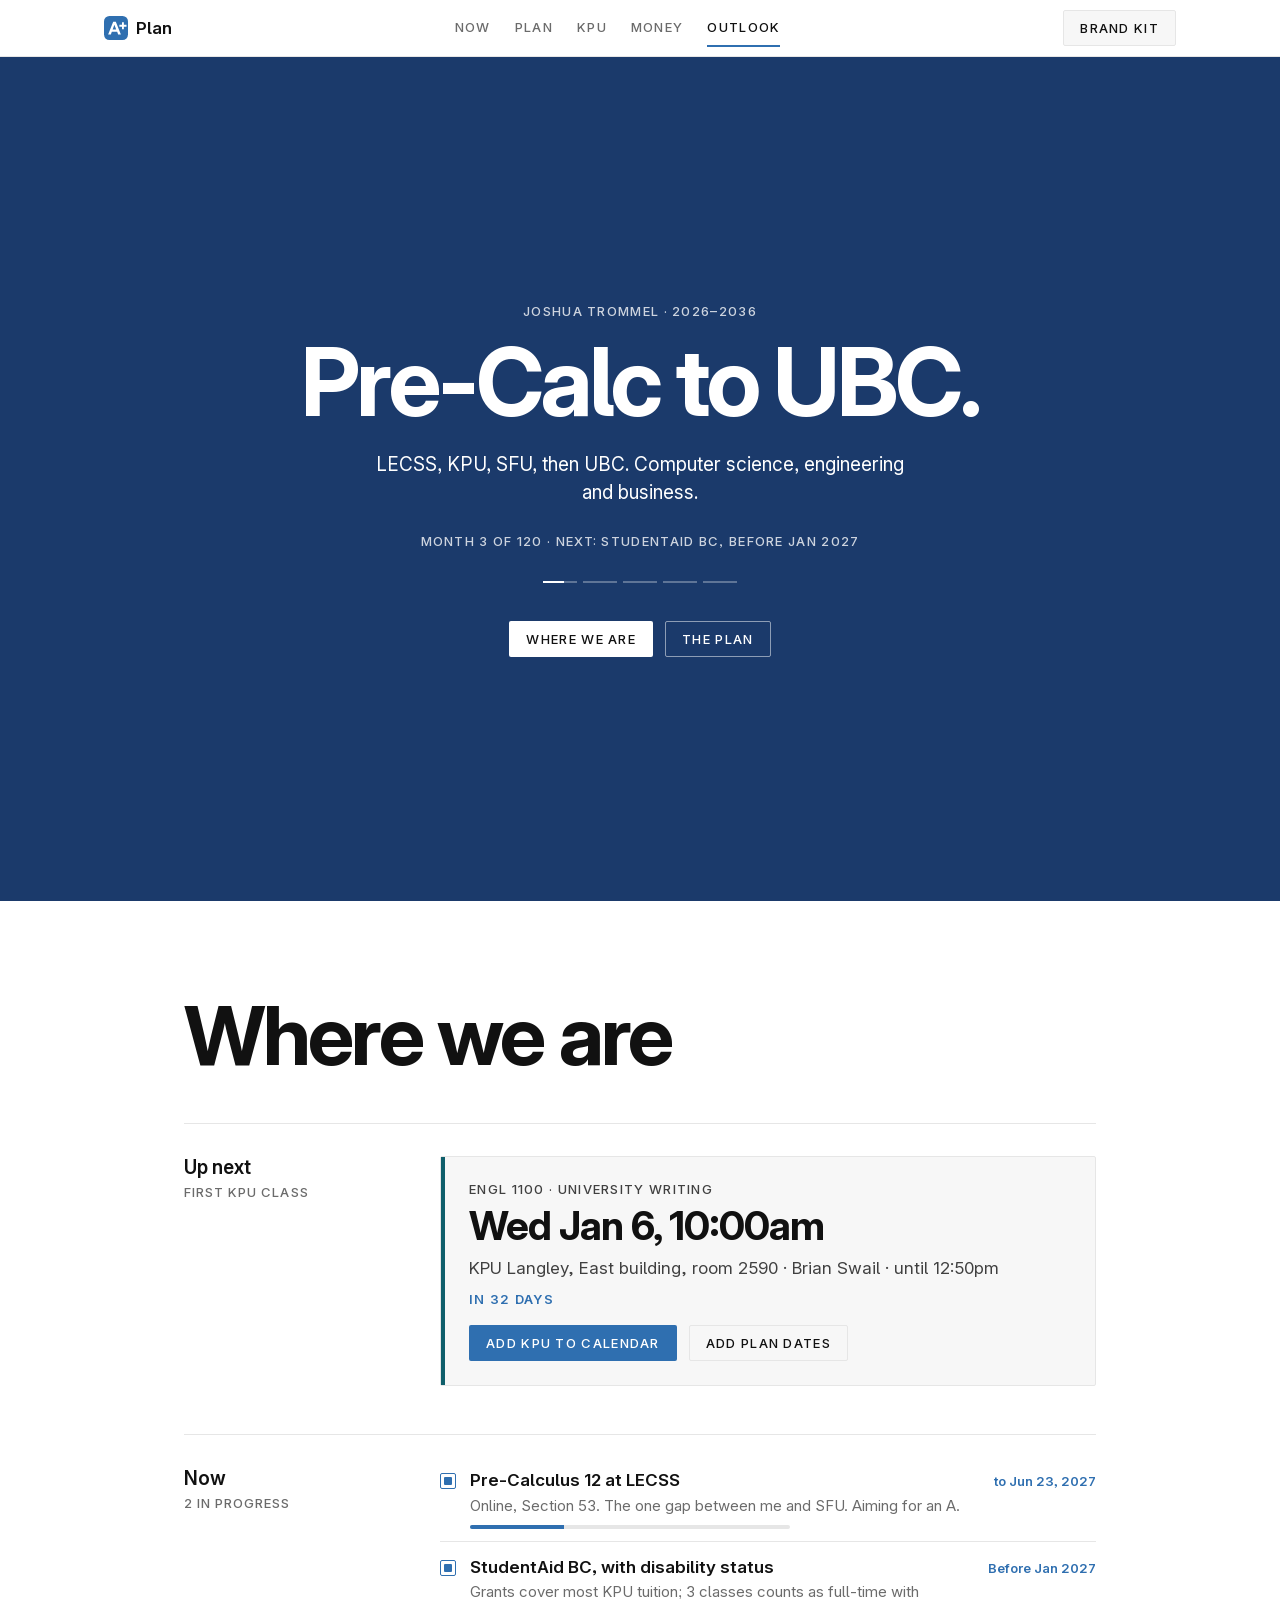
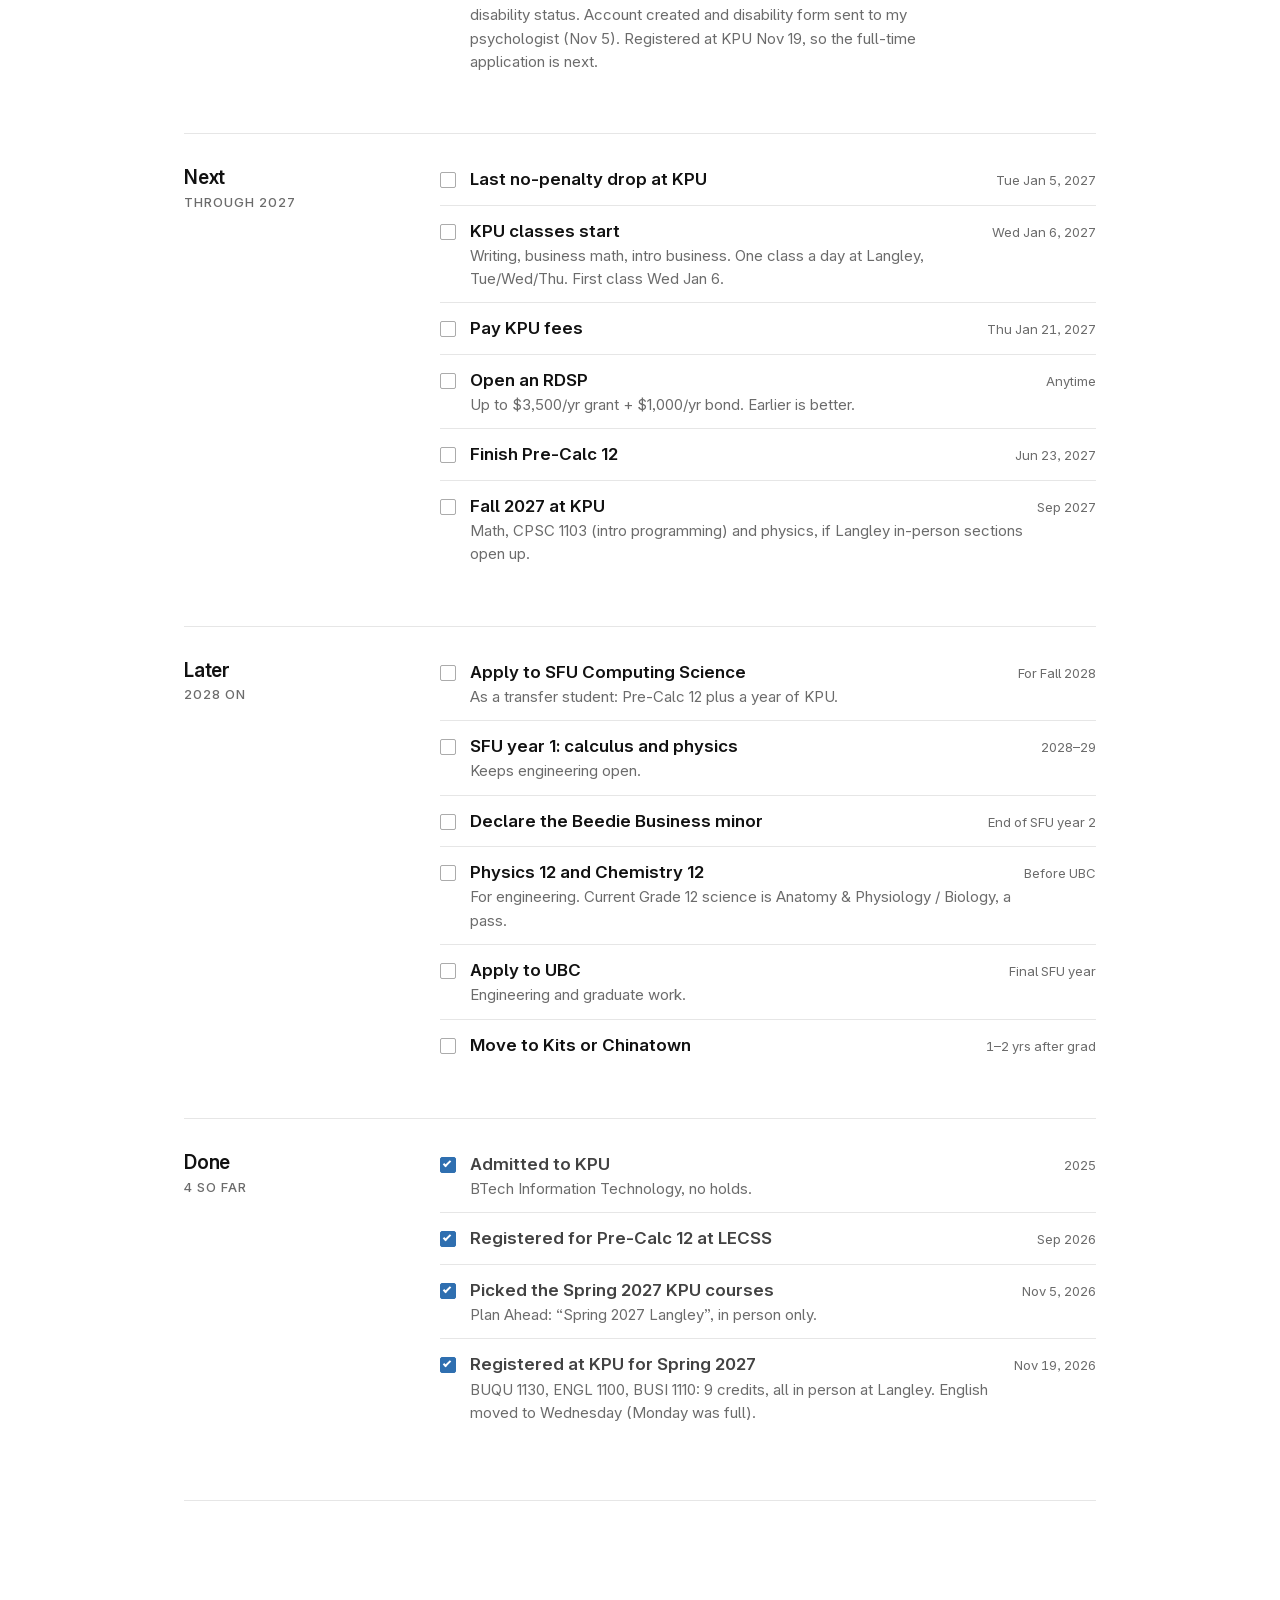
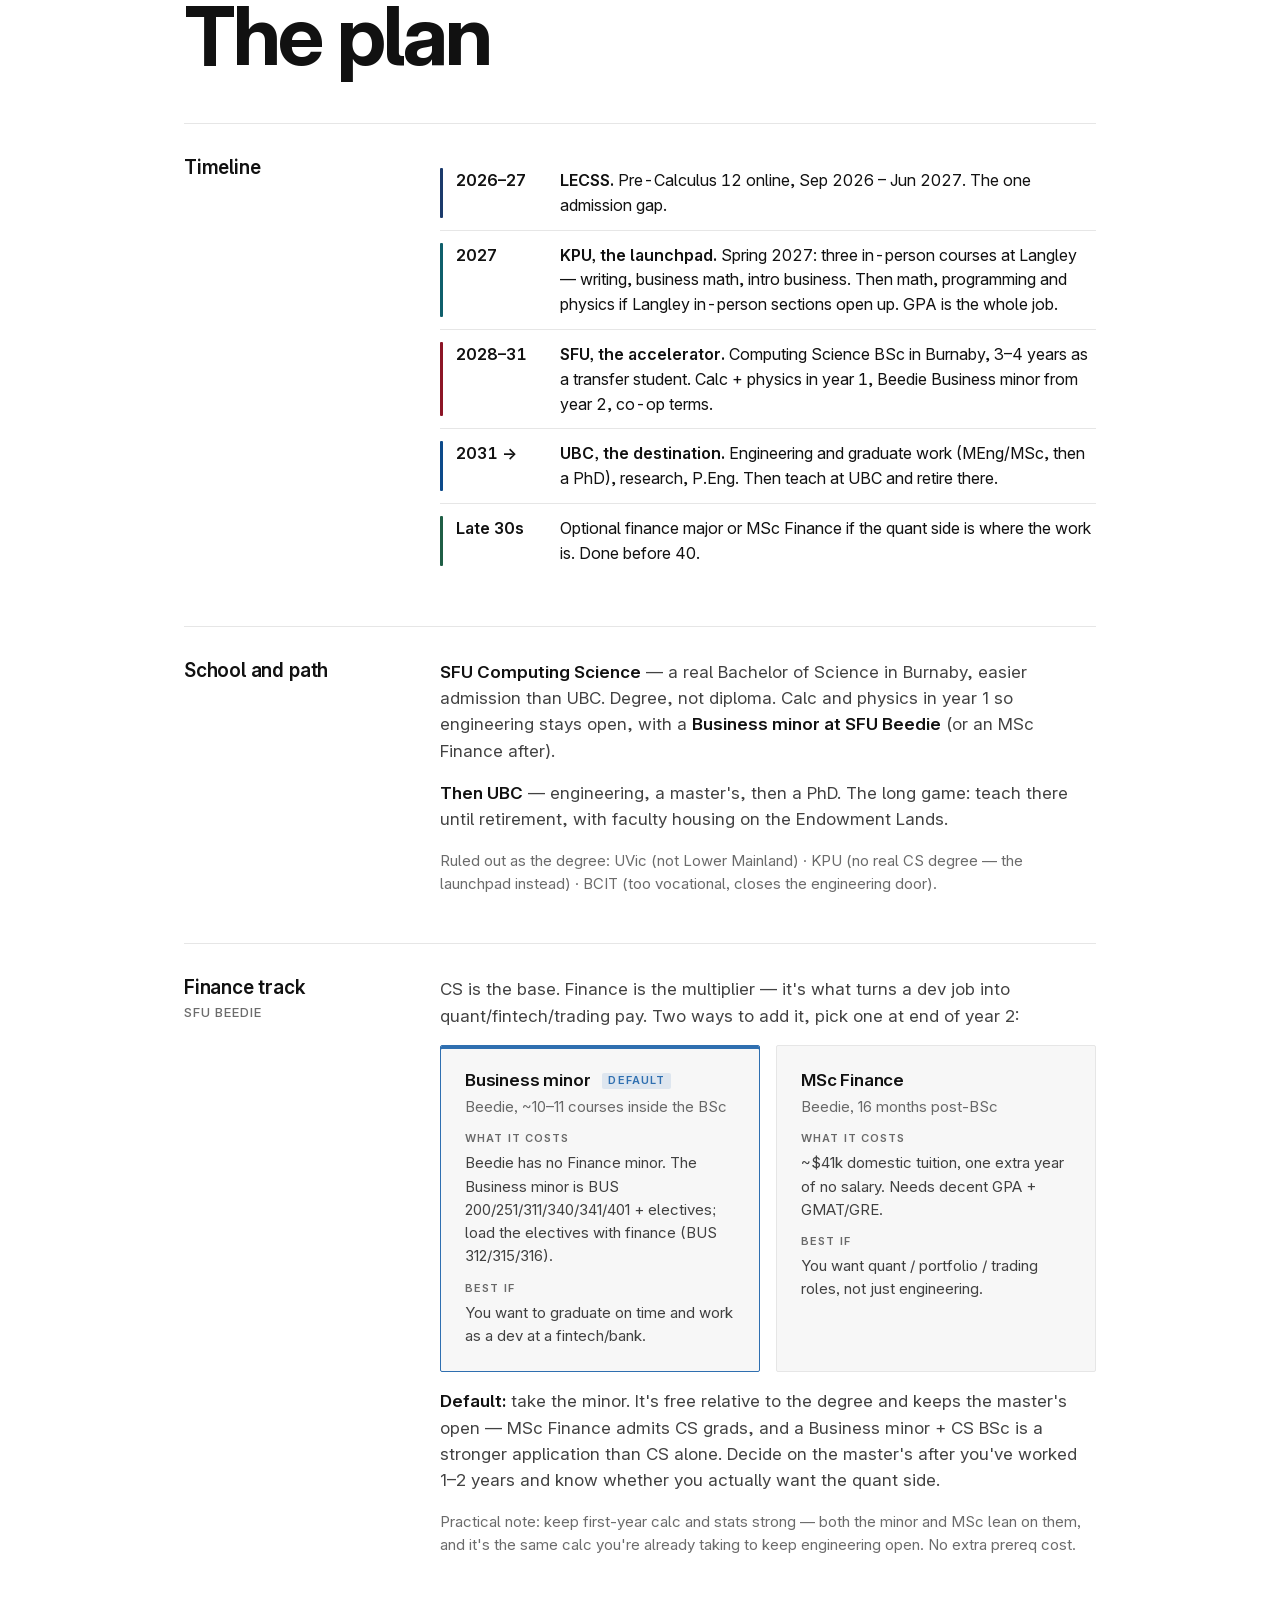
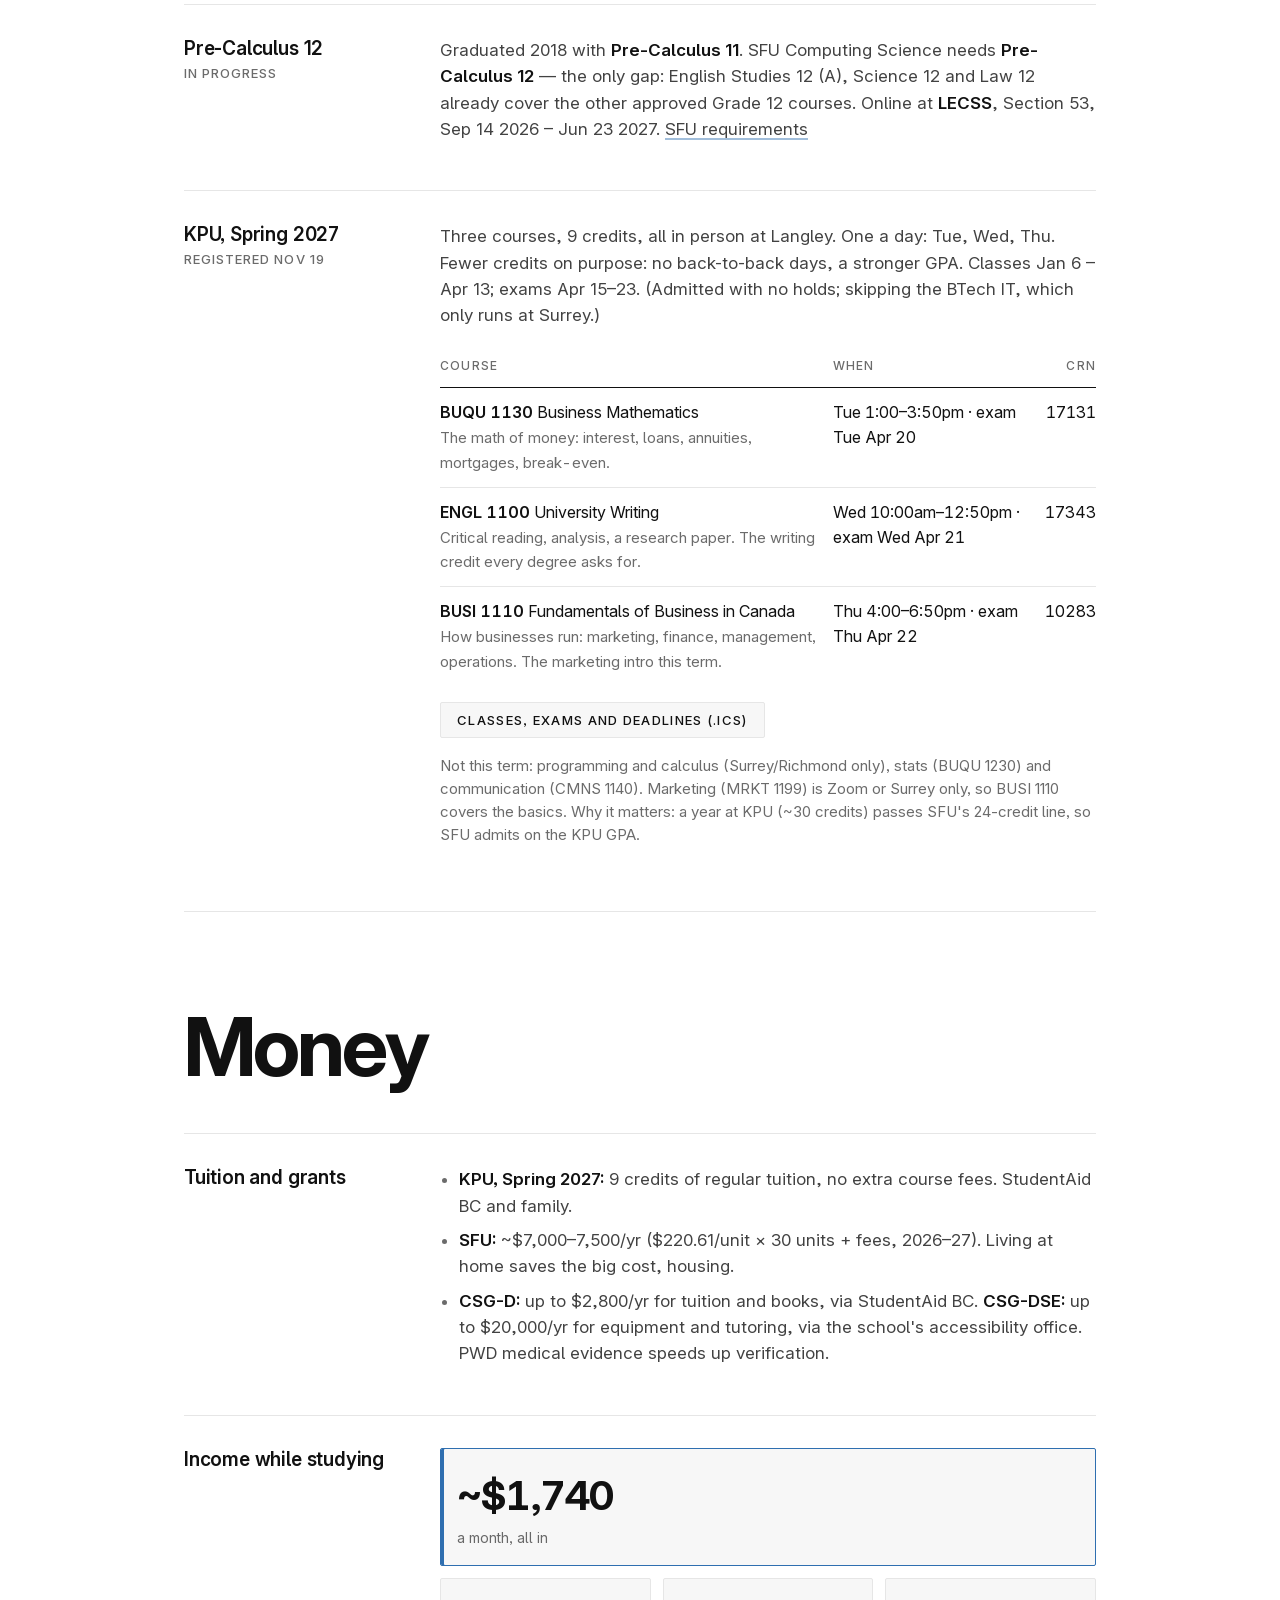
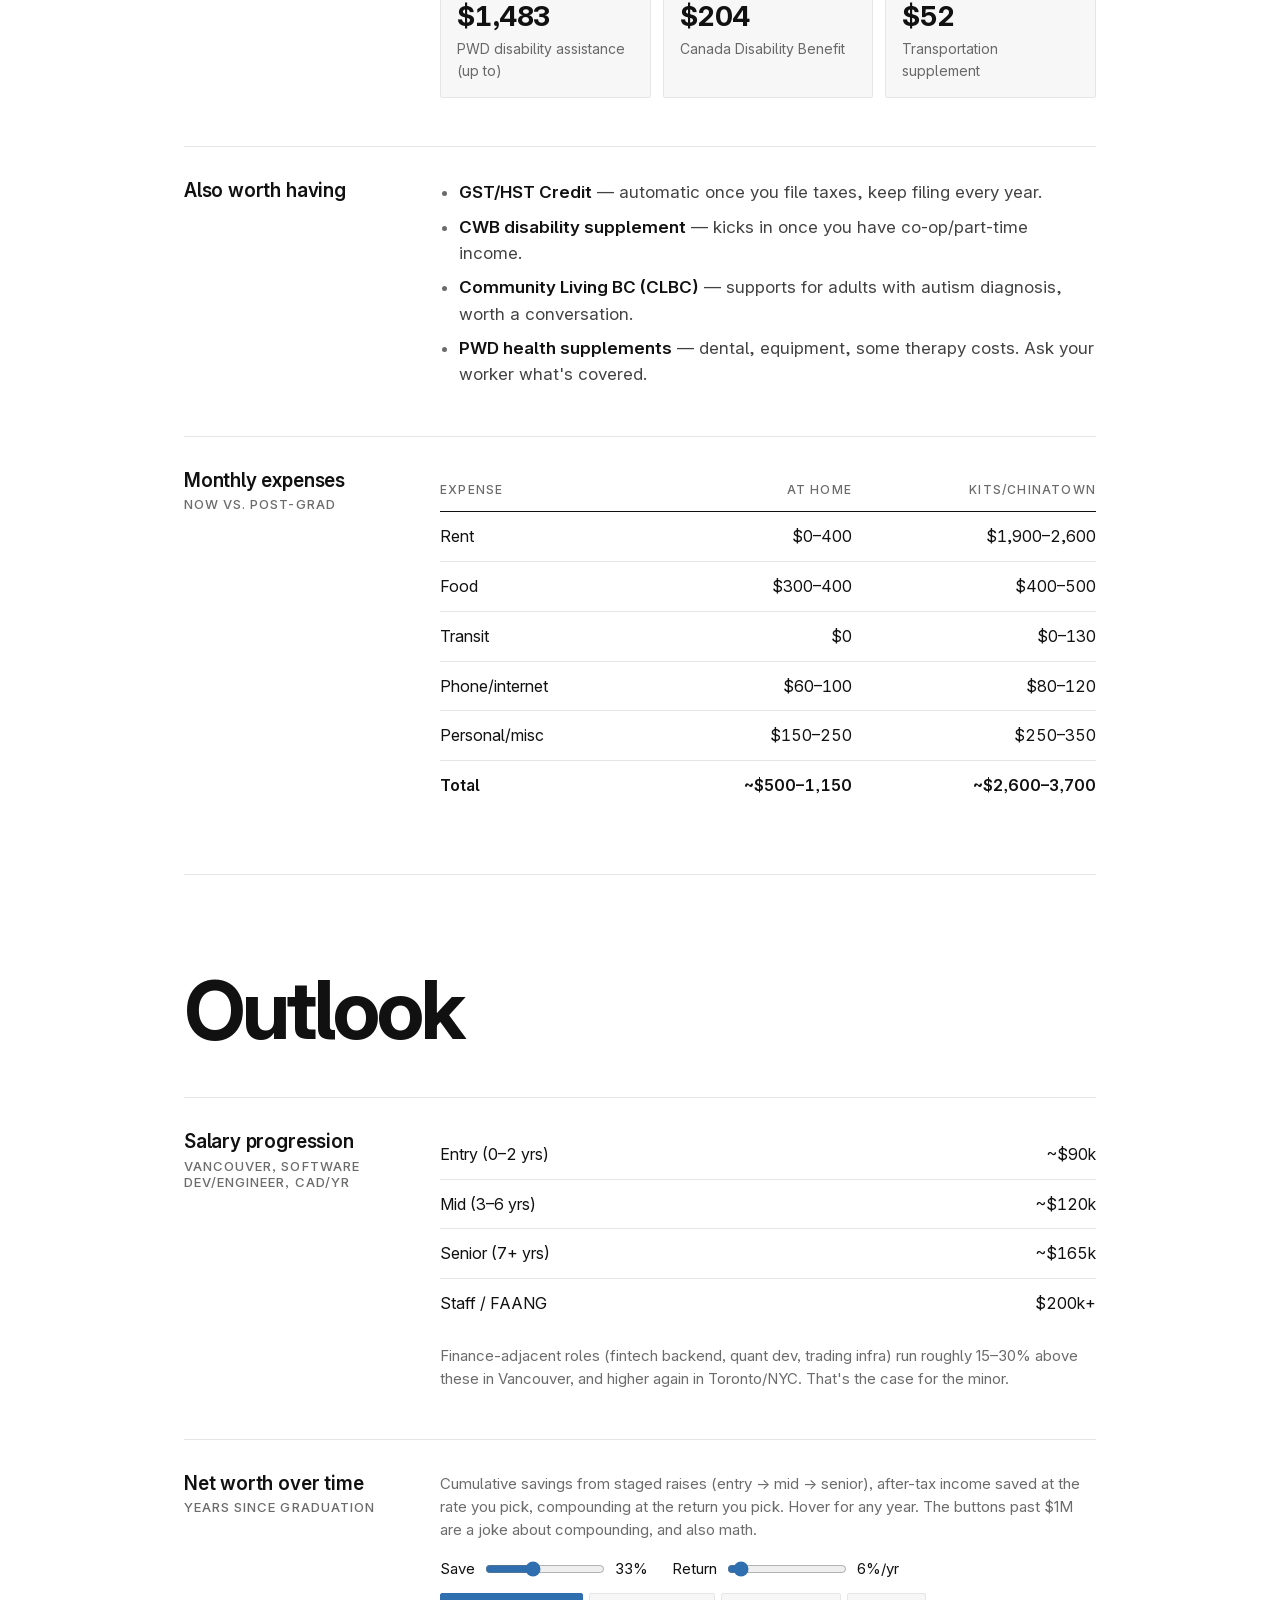
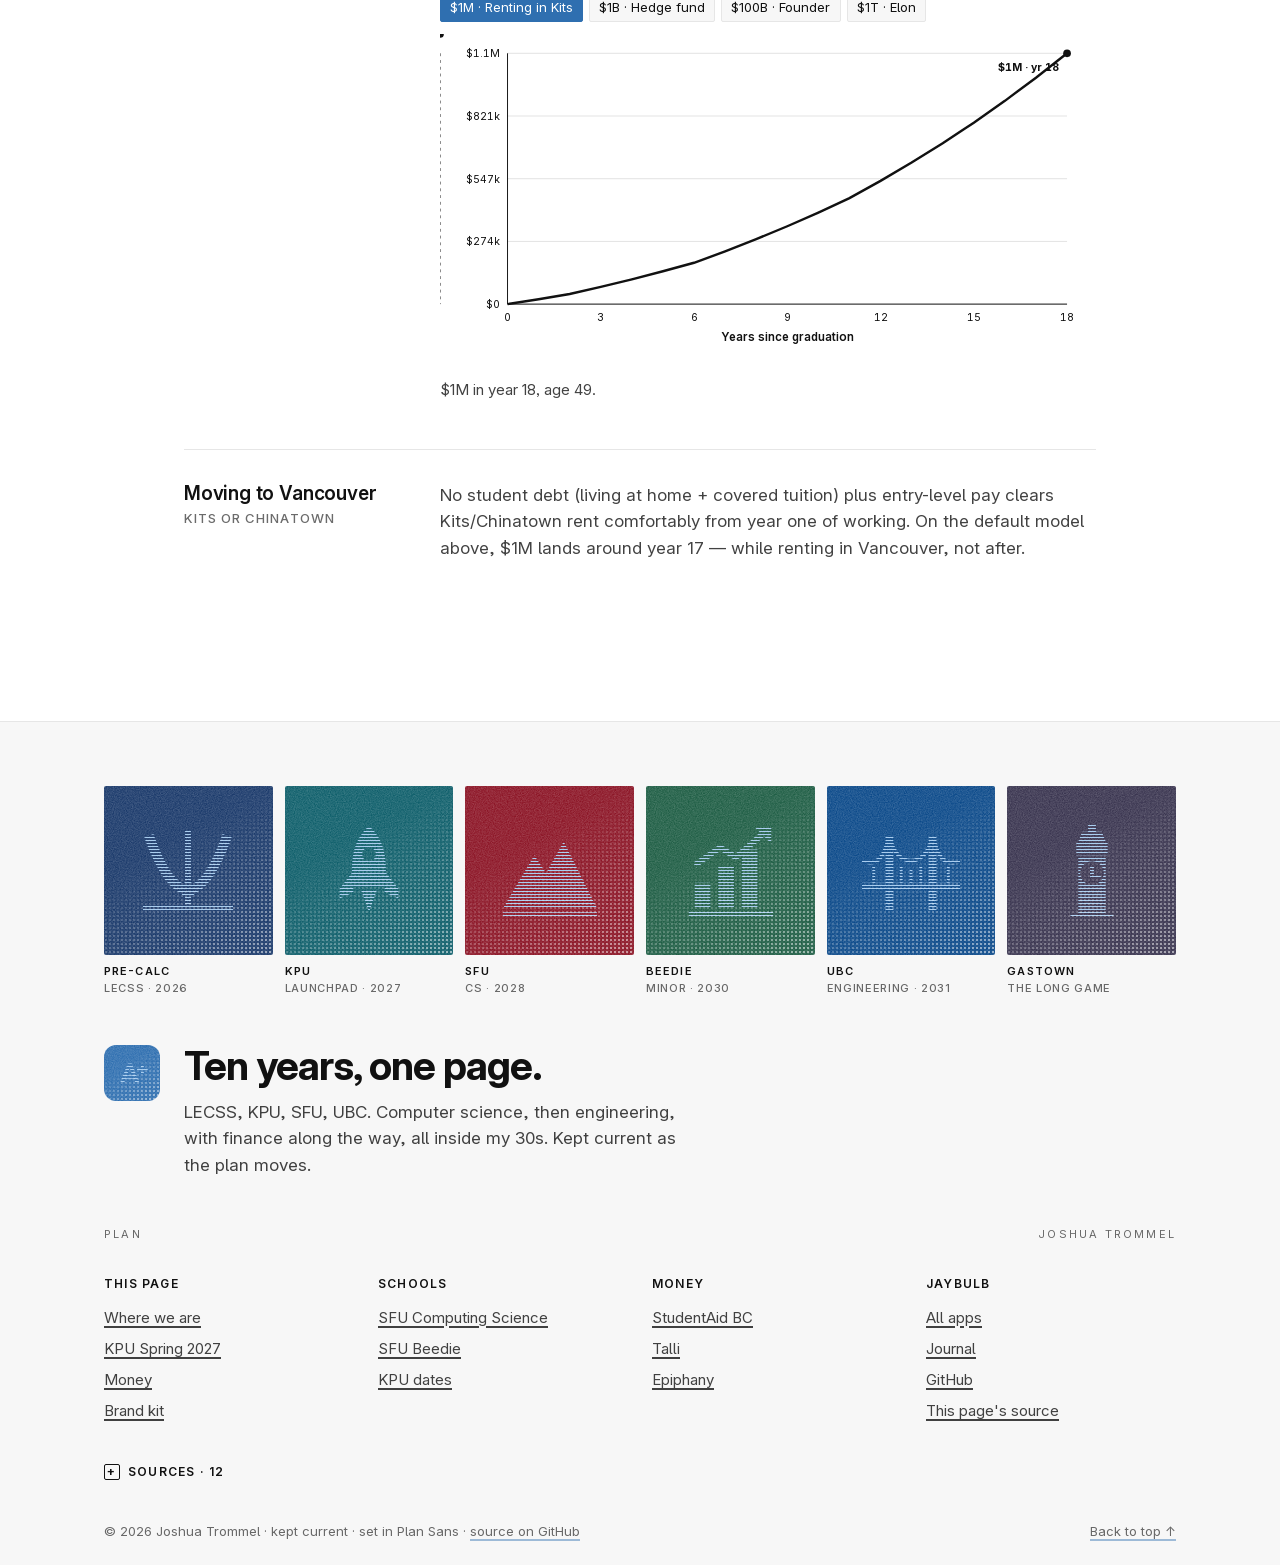
==== index.html @ 58050a42 "Money stat tiles, Pre-Calc progress bar, simpler copy, PhD + teach at UBC Co-Authored-By: Claude Opu" ====
<!doctype html>
<html lang="en">
<head>
<meta charset="utf-8">
<meta name="viewport" content="width=device-width, initial-scale=1">
<title>Plan</title>
<script>document.documentElement.classList.add('js')</script>
<meta name="description" content="Joshua Trommel's ten-year plan: LECSS, a year at KPU, SFU Computing Science with a Beedie business minor, then UBC for engineering and grad work. One page, kept current.">
<meta property="og:title" content="Plan"><meta property="og:description" content="Ten years: computer science, engineering, finance. Kept current."><meta property="og:url" content="https://plan.jaybulb.com">
<meta name="theme-color" content="#ffffff" media="(prefers-color-scheme: light)"><meta name="theme-color" content="#0f0f0f" media="(prefers-color-scheme: dark)">
<link rel="icon" type="image/svg+xml" href="icon.svg">
<link rel="stylesheet" href="https://jaybulb.com/tokens.css">
<link rel="preload" href="fonts/PlanSans.woff2" as="font" type="font/woff2" crossorigin>
<link rel="stylesheet" href="plan.css">
</head>
<body>
<header class="nav" aria-label="Site"><div class="wrap">
  <a class="nav-brand" href="#top"><img src="icon.svg" alt="">Plan</a>
  <nav class="nav-links" aria-label="Sections"><a href="#now">Now</a><a href="#plan">Plan</a><a href="#kpu">KPU</a><a href="#money">Money</a><a href="#outlook">Outlook</a></nav>
  <a class="btn btn-ghost" href="brand/">Brand kit</a>
</div></header>
  <section class="hero" id="top">
    <div class="film" id="film" aria-hidden="true"><i class="f-precalc"></i><i class="f-sfu"></i><i class="f-beedie"></i><i class="f-dev"></i><i class="f-eng"></i><i class="f-gastown"></i></div>
    <div class="kicker">Joshua Trommel &middot; 2026–2036</div>
    <h1>Pre-Calc to UBC.</h1>
    <p class="lede">LECSS, KPU, SFU, then UBC. Computer science, engineering and business.</p>
    <div class="kicker" id="elapsed" data-next="Next: StudentAid BC, before Jan 2027"></div>
    <div class="chapters" id="chapters" aria-label="Chapters"></div>
    <div class="cta"><a class="btn btn-solid" href="#now">Where we are</a><a class="btn btn-ghost" href="#plan">The plan</a></div>
  </section>
  <script>
    // The hero is a time-lapse of the plan: 120 months, Sep 2026 to Sep 2036, played in ~24s and looped.
    // Each chapter has its own flat colour; the bar under the text shows where the plan is.
    (function(){
      var START=new Date(2026,8,1),now=new Date(),
          nowMonth=Math.max(0,Math.min(120,(now.getFullYear()-START.getFullYear())*12+now.getMonth()-START.getMonth())),
          CHAPTERS=[[0,'Pre-Calculus 12 · LECSS, then a year at KPU'],[24,'SFU Computing Science · calc + physics'],[44,'Beedie Business minor · co-op'],[54,'Graduate SFU · ship the apps'],[60,'UBC · engineering and grad work'],[120,'Gastown. Inside my 30s.']],
          MS_PER_MONTH=200,HOLD=2500,
          film=document.getElementById('film').children;
      var el=document.getElementById('elapsed');el.textContent='Month '+nowMonth+' of 120 · '+el.dataset.next;
      var bar=document.getElementById('chapters'),segs;
      bar.innerHTML=CHAPTERS.slice(0,-1).map(function(c){return '<button type="button" title="'+c[1]+'"></button>';}).join('');segs=bar.children;
      bar.addEventListener('click',function(e){var k=[].indexOf.call(segs,e.target);if(k>=0)t0=performance.now()-CHAPTERS[k][0]*MS_PER_MONTH;});

      var shown=-1,chapter='',ci=-1;
      function frame(m){
        for(var q=0;q<segs.length;q++){var a=CHAPTERS[q][0],b=CHAPTERS[q+1][0];segs[q].style.setProperty('--p',Math.max(0,Math.min(1,(m-a)/(b-a))));}
        if(m===shown)return;
        var c='',k2=0;for(var k=0;k<CHAPTERS.length;k++)if(m>=CHAPTERS[k][0]){c=CHAPTERS[k][1];k2=k;}
        if(k2!==ci){ci=k2;for(var j=0;j<film.length;j++)film[j].classList.toggle('on',j===k2);ink(film[k2]);}
        shown=m;
      }
      // Ink: every colour field is deep enough for white type on dark patches.
      var hero=document.querySelector('.hero');
      function ink(){hero.style.setProperty('--ink','#fff');hero.style.setProperty('--paper','rgba(15,15,15,.72)');}
      if(matchMedia('(prefers-reduced-motion:reduce)').matches){frame(nowMonth);return;}
      var total=120*MS_PER_MONTH+HOLD,t0=performance.now();
      (function loop(t){var e=t-t0;if(e>=total){t0=t;e=0;}frame(Math.min(120,Math.floor(e/MS_PER_MONTH)));requestAnimationFrame(loop);})(t0);
    })();
  </script>


<main class="wrap">

<section class="part" id="now">
  <h2 class="part-title">Where we are</h2>

  <div class="sec">
    <h3>Up next<small>First KPU class</small></h3>
    <div class="upnext c-kpu">
      <p class="label">ENGL 1100 · University Writing</p>
      <p class="when-big">Wed Jan 6, 10:00am</p>
      <p class="where">KPU Langley, East building, room 2590 · Brian Swail · until 12:50pm</p>
      <p class="count-down" id="countdown" data-at="2027-01-06T10:00:00-08:00"></p>
      <p class="row"><a class="btn btn-solid" href="kpu-spring-2027.ics">Add KPU to calendar</a><a class="btn btn-ghost" href="plan.ics">Add plan dates</a></p>
    </div>
  </div>

  <div class="sec">
    <h3>Now<small><span class="count">2</span> in progress</small></h3>
    <ol class="tasks">
      <li class="now"><i class="tick"></i><div><b>Pre-Calculus 12 at LECSS</b><span class="d">Online, Section 53. The one gap between me and SFU. Aiming for an A.</span><span class="bar" data-from="2026-09-14" data-to="2027-06-23"><i></i></span></div><span class="due">to Jun 23, 2027</span></li>
      <li class="now"><i class="tick"></i><div><b>StudentAid BC, with disability status</b><span class="d">Grants cover most KPU tuition; 3 classes counts as full-time with disability status. Account created and disability form sent to my psychologist (Nov 5). Registered at KPU Nov 19, so the full-time application is next.</span></div><span class="due">Before Jan 2027</span></li>
    </ol>
  </div>

  <div class="sec">
    <h3>Next<small>Through 2027</small></h3>
    <ol class="tasks">
      <li><i class="tick"></i><div><b>Last no-penalty drop at KPU</b></div><span class="due">Tue Jan 5, 2027</span></li>
      <li><i class="tick"></i><div><b>KPU classes start</b><span class="d">Writing, business math, intro business. One class a day at Langley, Tue/Wed/Thu. First class Wed Jan 6.</span></div><span class="due">Wed Jan 6, 2027</span></li>
      <li><i class="tick"></i><div><b>Pay KPU fees</b></div><span class="due">Thu Jan 21, 2027</span></li>
      <li><i class="tick"></i><div><b>Open an RDSP</b><span class="d">Up to $3,500/yr grant + $1,000/yr bond. Earlier is better.</span></div><span class="due">Anytime</span></li>
      <li><i class="tick"></i><div><b>Finish Pre-Calc 12</b></div><span class="due">Jun 23, 2027</span></li>
      <li><i class="tick"></i><div><b>Fall 2027 at KPU</b><span class="d">Math, CPSC 1103 (intro programming) and physics, if Langley in-person sections open up.</span></div><span class="due">Sep 2027</span></li>
    </ol>
  </div>

  <div class="sec">
    <h3>Later<small>2028 on</small></h3>
    <ol class="tasks">
      <li><i class="tick"></i><div><b>Apply to SFU Computing Science</b><span class="d">As a transfer student: Pre-Calc 12 plus a year of KPU.</span></div><span class="due">For Fall 2028</span></li>
      <li><i class="tick"></i><div><b>SFU year 1: calculus and physics</b><span class="d">Keeps engineering open.</span></div><span class="due">2028–29</span></li>
      <li><i class="tick"></i><div><b>Declare the Beedie Business minor</b></div><span class="due">End of SFU year 2</span></li>
      <li><i class="tick"></i><div><b>Physics 12 and Chemistry 12</b><span class="d">For engineering. Current Grade 12 science is Anatomy &amp; Physiology / Biology, a pass.</span></div><span class="due">Before UBC</span></li>
      <li><i class="tick"></i><div><b>Apply to UBC</b><span class="d">Engineering and graduate work.</span></div><span class="due">Final SFU year</span></li>
      <li><i class="tick"></i><div><b>Move to Kits or Chinatown</b></div><span class="due">1–2 yrs after grad</span></li>
    </ol>
  </div>

  <div class="sec">
    <h3>Done<small><span class="count">4</span> so far</small></h3>
    <ol class="tasks">
      <li class="done"><i class="tick"></i><div><b>Admitted to KPU</b><span class="d">BTech Information Technology, no holds.</span></div><span class="due">2025</span></li>
      <li class="done"><i class="tick"></i><div><b>Registered for Pre-Calc 12 at LECSS</b></div><span class="due">Sep 2026</span></li>
      <li class="done"><i class="tick"></i><div><b>Picked the Spring 2027 KPU courses</b><span class="d">Plan Ahead: “Spring 2027 Langley”, in person only.</span></div><span class="due">Nov 5, 2026</span></li>
      <li class="done"><i class="tick"></i><div><b>Registered at KPU for Spring 2027</b><span class="d">BUQU 1130, ENGL 1100, BUSI 1110: 9 credits, all in person at Langley. English moved to Wednesday (Monday was full).</span></div><span class="due">Nov 19, 2026</span></li>
    </ol>
  </div>
</section>

<section class="part" id="plan">
  <h2 class="part-title">The plan</h2>

  <div class="sec" id="timeline">
    <h3>Timeline</h3>
    <table>
      <tr class="c-lecss"><td class="when">2026&ndash;27</td><td><strong>LECSS.</strong> Pre-Calculus 12 online, Sep 2026 – Jun 2027. The one admission gap.</td></tr>
      <tr class="c-kpu"><td class="when">2027</td><td><strong>KPU, the launchpad.</strong> Spring 2027: three in-person courses at Langley — writing, business math, intro business. Then math, programming and physics if Langley in-person sections open up. GPA is the whole job.</td></tr>
      <tr class="c-sfu"><td class="when">2028&ndash;31</td><td><strong>SFU, the accelerator.</strong> Computing Science BSc in Burnaby, 3–4 years as a transfer student. Calc + physics in year 1, Beedie Business minor from year 2, co-op terms.</td></tr>
      <tr class="c-ubc"><td class="when">2031 &rarr;</td><td><strong>UBC, the destination.</strong> Engineering and graduate work (MEng/MSc, then a PhD), research, P.Eng. Then teach at UBC and retire there.</td></tr>
      <tr class="c-beedie"><td class="when">Late 30s</td><td>Optional finance major or MSc Finance if the quant side is where the work is. Done before 40.</td></tr>
    </table>
  </div>

  <div class="sec">
    <h3>School and path</h3>
    <p><strong>SFU Computing Science</strong> — a real Bachelor of Science in Burnaby, easier admission than UBC. Degree, not diploma. Calc and physics in year 1 so engineering stays open, with a <strong>Business minor at SFU Beedie</strong> (or an MSc Finance after).</p>
    <p><strong>Then UBC</strong> — engineering, a master's, then a PhD. The long game: teach there until retirement, with faculty housing on the Endowment Lands.</p>
    <p class="note">Ruled out as the degree: UVic (not Lower Mainland) · KPU (no real CS degree — the launchpad instead) · BCIT (too vocational, closes the engineering door).</p>
  </div>

  <div class="sec">
    <h3>Finance track<small>SFU Beedie</small></h3>
    <p>CS is the base. Finance is the multiplier — it's what turns a dev job into quant/fintech/trading pay. Two ways to add it, pick one at end of year 2:</p>
    <div class="cards">
      <div class="card pick">
        <h3>Business minor <span class="status">Default</span></h3>
        <p class="note">Beedie, ~10–11 courses inside the BSc</p>
        <dl><dt>What it costs</dt><dd>Beedie has no Finance minor. The Business minor is BUS 200/251/311/340/341/401 + electives; load the electives with finance (BUS 312/315/316).</dd>
        <dt>Best if</dt><dd>You want to graduate on time and work as a dev at a fintech/bank.</dd></dl>
      </div>
      <div class="card">
        <h3>MSc Finance</h3>
        <p class="note">Beedie, 16 months post-BSc</p>
        <dl><dt>What it costs</dt><dd>~$41k domestic tuition, one extra year of no salary. Needs decent GPA + GMAT/GRE.</dd>
        <dt>Best if</dt><dd>You want quant / portfolio / trading roles, not just engineering.</dd></dl>
      </div>
    </div>
    <p><strong>Default:</strong> take the minor. It's free relative to the degree and keeps the master's open — MSc Finance admits CS grads, and a Business minor + CS BSc is a stronger application than CS alone. Decide on the master's after you've worked 1–2 years and know whether you actually want the quant side.</p>
    <p class="note">Practical note: keep first-year calc and stats strong — both the minor and MSc lean on them, and it's the same calc you're already taking to keep engineering open. No extra prereq cost.</p>
  </div>

  <div class="sec">
    <h3>Pre-Calculus 12<small>In progress</small></h3>
    <p>Graduated 2018 with <strong>Pre-Calculus 11</strong>. SFU Computing Science needs <strong>Pre-Calculus 12</strong> — the only gap: English Studies 12 (A), Science 12 and Law 12 already cover the other approved Grade 12 courses. Online at <strong>LECSS</strong>, Section 53, Sep 14 2026 – Jun 23 2027. <a href="https://www.sfu.ca/students/admission/admission-requirements/canadian-highschool/bc-yukon/computing-science.html">SFU requirements</a></p>
  </div>

  <div class="sec" id="kpu">
    <h3>KPU, Spring 2027<small>Registered Nov 19</small></h3>
    <p>Three courses, 9 credits, all in person at Langley. One a day: Tue, Wed, Thu. Fewer credits on purpose: no back-to-back days, a stronger GPA. Classes Jan 6 – Apr 13; exams Apr 15–23. (Admitted with no holds; skipping the BTech IT, which only runs at Surrey.)</p>
    <div class="scroll"><table>
      <thead><tr><th>Course</th><th>When</th><th class="n">CRN</th></tr></thead>
      <tr><td><strong>BUQU 1130</strong> Business Mathematics<br><span class="note">The math of money: interest, loans, annuities, mortgages, break-even.</span></td><td>Tue 1:00–3:50pm · exam Tue Apr 20</td><td class="n">17131</td></tr>
      <tr><td><strong>ENGL 1100</strong> University Writing<br><span class="note">Critical reading, analysis, a research paper. The writing credit every degree asks for.</span></td><td>Wed 10:00am–12:50pm · exam Wed Apr 21</td><td class="n">17343</td></tr>
      <tr><td><strong>BUSI 1110</strong> Fundamentals of Business in Canada<br><span class="note">How businesses run: marketing, finance, management, operations. The marketing intro this term.</span></td><td>Thu 4:00–6:50pm · exam Thu Apr 22</td><td class="n">10283</td></tr>
    </table></div>
    <p class="row"><a class="btn btn-ghost" href="kpu-spring-2027.ics">Classes, exams and deadlines (.ics)</a></p>
    <p class="note">Not this term: programming and calculus (Surrey/Richmond only), stats (BUQU 1230) and communication (CMNS 1140). Marketing (MRKT 1199) is Zoom or Surrey only, so BUSI 1110 covers the basics. Why it matters: a year at KPU (~30 credits) passes SFU's 24-credit line, so SFU admits on the KPU GPA.</p>
  </div>
</section>

<section class="part" id="money">
  <h2 class="part-title">Money</h2>

  <div class="sec">
    <h3>Tuition and grants</h3>
    <ul>
      <li><strong>KPU, Spring 2027:</strong> 9 credits of regular tuition, no extra course fees. StudentAid BC and family.</li>
      <li><strong>SFU:</strong> ~$7,000–7,500/yr ($220.61/unit × 30 units + fees, 2026–27). Living at home saves the big cost, housing.</li>
      <li><strong>CSG-D:</strong> up to $2,800/yr for tuition and books, via StudentAid BC. <strong>CSG-DSE:</strong> up to $20,000/yr for equipment and tutoring, via the school's accessibility office. PWD medical evidence speeds up verification.</li>
    </ul>
  </div>

  <div class="sec">
    <h3>Income while studying</h3>
    <ul class="stats">
      <li class="stat total"><b>~$1,740</b><span>a month, all in</span></li>
      <li class="stat"><b>$1,483</b><span>PWD disability assistance (up to)</span></li>
      <li class="stat"><b>$204</b><span>Canada Disability Benefit</span></li>
      <li class="stat"><b>$52</b><span>Transportation supplement</span></li>
    </ul>
  </div>

  <div class="sec">
    <h3>Also worth having</h3>
    <ul>
      <li><strong>GST/HST Credit</strong> — automatic once you file taxes, keep filing every year.</li>
      <li><strong>CWB disability supplement</strong> — kicks in once you have co-op/part-time income.</li>
      <li><strong>Community Living BC (CLBC)</strong> — supports for adults with autism diagnosis, worth a conversation.</li>
      <li><strong>PWD health supplements</strong> — dental, equipment, some therapy costs. Ask your worker what's covered.</li>
    </ul>
  </div>

  <div class="sec">
    <h3>Monthly expenses<small>Now vs. post-grad</small></h3>
    <table>
      <thead><tr><th>Expense</th><th class="n">At home</th><th class="n">Kits/Chinatown</th></tr></thead>
      <tr><td>Rent</td><td class="n">$0–400</td><td class="n">$1,900–2,600</td></tr>
      <tr><td>Food</td><td class="n">$300–400</td><td class="n">$400–500</td></tr>
      <tr><td>Transit</td><td class="n">$0</td><td class="n">$0–130</td></tr>
      <tr><td>Phone/internet</td><td class="n">$60–100</td><td class="n">$80–120</td></tr>
      <tr><td>Personal/misc</td><td class="n">$150–250</td><td class="n">$250–350</td></tr>
      <tr class="total"><td>Total</td><td class="n">~$500–1,150</td><td class="n">~$2,600–3,700</td></tr>
    </table>
  </div>
</section>

<section class="part" id="outlook">
  <h2 class="part-title">Outlook</h2>

  <div class="sec">
    <h3>Salary progression<small>Vancouver, software dev/engineer, CAD/yr</small></h3>
    <table>
      <tr><td>Entry (0–2 yrs)</td><td class="n">~$90k</td></tr>
      <tr><td>Mid (3–6 yrs)</td><td class="n">~$120k</td></tr>
      <tr><td>Senior (7+ yrs)</td><td class="n">~$165k</td></tr>
      <tr><td>Staff / FAANG</td><td class="n">$200k+</td></tr>
    </table>
    <p class="note">Finance-adjacent roles (fintech backend, quant dev, trading infra) run roughly 15–30% above these in Vancouver, and higher again in Toronto/NYC. That's the case for the minor.</p>
  </div>

  <div class="sec">
    <h3>Net worth over time<small>Years since graduation</small></h3>
    <p class="note">Cumulative savings from staged raises (entry → mid → senior), after-tax income saved at the rate you pick, compounding at the return you pick. Hover for any year. The buttons past $1M are a joke about compounding, and also math.</p>
    <div>
    <div class="ctl">
      <label>Save <input id="save" type="range" min="10" max="70" value="33"><span id="saveV">33%</span></label>
      <label>Return <input id="ret" type="range" min="0" max="100" value="6"><span id="retV">6%/yr</span></label>
      <div class="goals" id="goals"></div>
    </div>
    <svg id="chart" viewBox="0 0 680 340" role="img" aria-label="Net worth projection"></svg>
    <p id="verdict"></p>
    <script>
    (function(){
      // ponytail: toy model. staged salary, flat tax, one return rate. Sliders are the whole "engine".
      var GOALS=[
        [1e6,'$1M','Renting in Kits',6,''],
        [1e9,'$1B','Hedge fund',20,'2-and-20 on other people\u2019s money. Return set to 20%, which is what the fund tells its LPs.'],
        [1e11,'$100B','Founder',35,'Equity in a company that only goes up. 35% a year, every year, forever.'],
        [1e12,'$1T','Elon',60,'Since Elon can do it anybody can. 60% a year. Rockets optional.']
      ];
      var SAL=[90,90,120,120,120,120,165,165,165,165,165,200],TAX=.72,GRAD_AGE=31,MAXY=200;
      var save=document.getElementById('save'),ret=document.getElementById('ret'),svg=document.getElementById('chart'),verdict=document.getElementById('verdict'),goals=document.getElementById('goals'),gi=0;
      GOALS.forEach(function(g,i){var b=document.createElement('button');b.textContent=g[1]+' \u00b7 '+g[2];b.onclick=function(){gi=i;ret.value=g[3];draw();};goals.appendChild(b);});
      function model(){var r=ret.value/100,p=save.value/100,v=0,out=[0],goal=GOALS[gi][0];
        for(var y=1;y<=MAXY;y++){v=v*(1+r)+(SAL[Math.min(y-1,SAL.length-1)]*1e3*TAX*p);out.push(v);if(v>=goal)break;}return out;}
      function fmt(n){return n>=1e12?'$'+(n/1e12).toFixed(1)+'T':n>=1e9?'$'+(n/1e9).toFixed(1)+'B':n>=1e6?'$'+(n/1e6).toFixed(1)+'M':'$'+Math.round(n/1e3)+'k';}
      var pts,X0=70,X1=650,Y0=280,Y1=20,logm;
      // xy: plots a point in chart space. Linear goals (gi===0, $1M) use a straight 0..max scale.
      // Bigger goals switch to log10 so early-year growth (near $0) is still visible next to a $1T finish line.
      function xy(i,v){var n=pts.length-1,x=X0+(X1-X0)*i/n,y=logm?Y0-(Y0-Y1)*Math.log10(Math.max(v,1e3)/1e3)/Math.log10(GOALS[gi][0]/1e3):Y0-(Y0-Y1)*v/Math.max(GOALS[gi][0],pts[n]);return [x,y];}
      function draw(){pts=model();logm=gi>0;var g=GOALS[gi],n=pts.length-1,hit=pts[n]>=g[0],h='';
        goals.childNodes.forEach(function(b,i){b.setAttribute('aria-pressed',i===gi);});
        saveV.textContent=save.value+'%';retV.textContent=ret.value+'%/yr';
        h+='<line x1="'+X0+'" y1="'+Y1+'" x2="'+X0+'" y2="'+Y0+'" stroke="currentColor"/><line x1="'+X0+'" y1="'+Y0+'" x2="'+X1+'" y2="'+Y0+'" stroke="currentColor"/>';
        var ticks=logm?[1e3,1e4,1e5,1e6,1e7,1e8,1e9,1e10,1e11,1e12].filter(function(t){return t<=g[0];}):[0,.25,.5,.75,1].map(function(f){return f*Math.max(g[0],pts[n]);});
        ticks.forEach(function(t){var y=xy(0,t)[1];h+='<line class="grid" x1="'+X0+'" x2="'+X1+'" y1="'+y+'" y2="'+y+'"/><text x="62" y="'+(y+4)+'" text-anchor="end" font-size="11">'+(t?fmt(t):'$0')+'</text>';});
        var step=n<=20?3:n<=60?10:25;for(var y=0;y<=n;y+=step){h+='<text x="'+xy(y,0)[0]+'" y="298" text-anchor="middle" font-size="11">'+y+'</text>';}
        h+='<text x="360" y="318" text-anchor="middle" font-size="12" font-weight="600">Years since graduation</text>';
        h+='<polyline fill="none" stroke="currentColor" stroke-width="2.5" points="'+pts.map(function(v,i){return xy(i,v).join(',');}).join(' ')+'"/>';
        if(hit){var e=xy(n,pts[n]);h+='<circle cx="'+e[0]+'" cy="'+e[1]+'" r="4" fill="currentColor"/><text x="'+(e[0]-8)+'" y="'+(e[1]+18)+'" text-anchor="end" font-size="11" font-weight="700">'+g[1]+' \u00b7 yr '+n+'</text>';}
        h+='<g id="hov" hidden><line y1="'+Y1+'" y2="'+Y0+'" stroke="currentColor" stroke-dasharray="3,4"/><circle r="4" fill="currentColor"/><text font-size="11" font-weight="700"></text></g>';
        svg.innerHTML=h;
        verdict.textContent=hit?g[1]+' in year '+n+', age '+(GRAD_AGE+n)+(n>60?'. Cryonics not included.':'. ')+' '+g[4]:'Not in '+MAXY+' years. Ends at '+fmt(pts[n])+'. Turn the return knob up; that is what everyone else did.';
      }
      svg.addEventListener('pointermove',function(e){var r=svg.getBoundingClientRect(),x=(e.clientX-r.left)/r.width*680,n=pts.length-1,i=Math.round((x-X0)/(X1-X0)*n);if(i<0||i>n)return;var p=xy(i,pts[i]),hv=svg.querySelector('#hov');hv.hidden=false;
        hv.querySelector('line').setAttribute('x1',p[0]);hv.querySelector('line').setAttribute('x2',p[0]);hv.querySelector('circle').setAttribute('cx',p[0]);hv.querySelector('circle').setAttribute('cy',p[1]);
        var t=hv.querySelector('text');t.setAttribute('x',p[0]+(i>n/2?-8:8));t.setAttribute('y',Math.max(p[1]-10,30));t.setAttribute('text-anchor',i>n/2?'end':'start');t.textContent='yr '+i+' \u00b7 age '+(GRAD_AGE+i)+' \u00b7 '+fmt(pts[i]);});
      svg.addEventListener('pointerleave',function(){svg.querySelector('#hov').hidden=true;});
      save.oninput=ret.oninput=draw;draw();
    })();
    </script>
    </div>
  </div>

  <div class="sec">
    <h3>Moving to Vancouver<small>Kits or Chinatown</small></h3>
    <p>No student debt (living at home + covered tuition) plus entry-level pay clears Kits/Chinatown rent comfortably from year one of working. On the default model above, $1M lands around year 17 — while renting in Vancouver, not after.</p>
  </div>
</section>


</main>

<footer class="foot-band">
  <div class="foot wrap">
    <ol class="glyphs" aria-label="The plan in six chapters">
      <li><figure class="glyph"><div class="art g-precalc c-lecss" role="img" aria-label="A parabola"></div><figcaption>Pre-Calc<span>LECSS · 2026</span></figcaption></figure></li>
      <li><figure class="glyph"><div class="art g-kpu c-kpu" role="img" aria-label="A rocket"></div><figcaption>KPU<span>Launchpad · 2027</span></figcaption></figure></li>
      <li><figure class="glyph"><div class="art g-sfu c-sfu" role="img" aria-label="Burnaby Mountain"></div><figcaption>SFU<span>CS · 2028</span></figcaption></figure></li>
      <li><figure class="glyph"><div class="art g-beedie c-beedie" role="img" aria-label="A rising chart"></div><figcaption>Beedie<span>Minor · 2030</span></figcaption></figure></li>
      <li><figure class="glyph"><div class="art g-ubc c-ubc" role="img" aria-label="A suspension bridge"></div><figcaption>UBC<span>Engineering · 2031</span></figcaption></figure></li>
      <li><figure class="glyph"><div class="art g-gastown c-gastown" role="img" aria-label="The Gastown steam clock"></div><figcaption>Gastown<span>The long game</span></figcaption></figure></li>
    </ol>
    <div class="foot-story">
      <div class="art g-mark" role="img" aria-label="Plan, A+"></div>
      <div><h2>Ten years, one page.</h2><p>LECSS, KPU, SFU, UBC. Computer science, then engineering, with finance along the way, all inside my 30s. Kept current as the plan moves.</p></div>
    </div>
    <div class="foot-rule"><span>Plan</span><span>Joshua Trommel</span></div>
    <div class="foot-dir">
      <div><h3>This page</h3><ul><li><a href="#now">Where we are</a></li><li><a href="#kpu">KPU Spring 2027</a></li><li><a href="#money">Money</a></li><li><a href="brand/">Brand kit</a></li></ul></div>
      <div><h3>Schools</h3><ul><li><a href="https://www.sfu.ca/computing.html">SFU Computing Science</a></li><li><a href="https://www.sfu.ca/beedie.html">SFU Beedie</a></li><li><a href="https://www.kpu.ca/registration/dates">KPU dates</a></li></ul></div>
      <div><h3>Money</h3><ul><li><a href="https://studentaidbc.ca">StudentAid BC</a></li><li><a href="https://talli.jaybulb.com">Talli</a></li><li><a href="https://epiphany.jaybulb.com">Epiphany</a></li></ul></div>
      <div><h3>Jaybulb</h3><ul><li><a href="https://jaybulb.com">All apps</a></li><li><a href="https://journal.jaybulb.com">Journal</a></li><li><a href="https://github.com/nulljosh">GitHub</a></li><li><a href="https://github.com/nulljosh/plan">This page's source</a></li></ul></div>
    </div>
    <details class="foot-sources" id="sources"><summary>Sources · 12</summary><ul>
      <li>KPU Spring 2027 dates and deadlines — <a href="https://www.kpu.ca/registration/dates">kpu.ca/registration/dates</a>; sections and CRNs from KPU Banner class search, 2026-11-05</li>
      <li>SFU Computing Science admission &amp; tuition — <a href="https://www.sfu.ca/students/calendar/2026/fall/fees-and-regulations/tuition-fees/undergraduate.html">sfu.ca/computing</a></li>
      <li>StudentAid BC disability funding — <a href="https://studentaidbc.ca/explore/grants-scholarships/canada-student-grant-services-and-equipment-students-disabilities">studentaidbc.ca (CSG-DSE)</a></li>
      <li>Canada Student Grant for Students with Disabilities (CSG-D) — <a href="https://www.canada.ca/en/employment-social-development/services/education/grants/disabilities.html">canada.ca</a></li>
      <li>Canada Disability Benefit — <a href="https://www.canada.ca/en/services/benefits/disability/canada-disability-benefit/amount.html">canada.ca/canada-disability-benefit</a></li>
      <li>BC PWD disability assistance rates — <a href="https://www2.gov.bc.ca/gov/content/family-social-supports/services-for-people-with-disabilities/disability-assistance/on-disability-assistance">gov.bc.ca/disability-assistance</a></li>
      <li>BC Bus Pass / Transportation Supplement — <a href="https://www2.gov.bc.ca/gov/content/transportation/passenger-travel/buses-taxis-limos/bus-pass/people-with-disabilities">gov.bc.ca/bus-pass</a></li>
      <li>RDSP grants and bonds — <a href="https://www.canada.ca/en/revenue-agency/services/tax/individuals/topics/registered-disability-savings-plan-rdsp/canada-disability-savings-grant-canada-disability-savings-bond.html">canada.ca/disability-savings</a></li>
      <li>SFU Beedie Business minor — <a href="https://www.sfu.ca/students/calendar/programs/business/minor.html">sfu.ca/calendar — business minor</a></li>
      <li>Vancouver developer salaries — <a href="https://www.roberthalf.com/ca/en/job-details/software-engineerdeveloper/vancouver-bc">Robert Half 2026</a> ($89.7k–136.8k dev, $124.5k–169k senior) · <a href="https://www.levels.fyi/t/software-engineer/locations/vancouver-can">levels.fyi</a> (median TC $172k)</li>
      <li>SFU Beedie MSc Finance — <a href="https://www.sfu.ca/beedie/programs/graduate/master-of-science-in-finance.html">sfu.ca/beedie — MSc Finance</a></li>
    
      </ul></details>
    <p class="foot-meta"><span>&copy; 2026 Joshua Trommel &middot; kept current &middot; set in Plan Sans &middot; <a href="https://github.com/nulljosh/plan">source on GitHub</a></span><a href="#top">Back to top &uarr;</a></p>
  </div>
</footer>

<script>
(function(){
  if (!('IntersectionObserver' in window)) return;
  document.querySelectorAll('.sec').forEach(function(el){ el.classList.add('reveal'); });
  var io = new IntersectionObserver(function(entries){
    entries.forEach(function(e){ if (e.isIntersecting) { e.target.classList.add('in-view'); io.unobserve(e.target); } });
  }, { threshold: 0.15 });
  document.querySelectorAll('.reveal').forEach(function(el){ io.observe(el); });

  // Sticky nav: underline the part you're reading.
  var links = {}; document.querySelectorAll('.nav-links a').forEach(function(a){ links[a.hash.slice(1)] = a; });
  var spy = new IntersectionObserver(function(entries){
    entries.forEach(function(e){ if (e.isIntersecting) { for (var k in links) links[k].classList.toggle('on', k === e.target.id); } });
  }, { rootMargin: '-40% 0px -55% 0px' });
  document.querySelectorAll('.part').forEach(function(el){ spy.observe(el); });

})();
</script>
<script>
(function(){var el=document.getElementById('countdown');if(!el)return;var d=Math.ceil((new Date(el.dataset.at)-new Date())/864e5);
el.textContent=d>1?'In '+d+' days':d===1?'Tomorrow':d===0?'Today':'';})();
</script>
<script>
document.querySelectorAll('.bar').forEach(function(b){var a=new Date(b.dataset.from),z=new Date(b.dataset.to),p=Math.max(0,Math.min(1,(new Date()-a)/(z-a)));
b.style.setProperty('--p',p);b.setAttribute('role','progressbar');b.setAttribute('aria-valuenow',Math.round(p*100));b.title=Math.round(p*100)+'% done';});
</script>
</body>
</html>
---- plan.css ----
/* Plan design system. index.html and brand/ both load this after jaybulb.com/tokens.css.
   Sections: base + layout (from the Jaybulb landings), type (Plan Sans), chart, task list,
   glyph art, footer, brand kit. See brand/ for the rendered kit. */
:root{
  color-scheme:light dark;
  --plan:#2F6FB0; --plan-soft:color-mix(in srgb,var(--plan) 12%,transparent);
  --display:-apple-system,BlinkMacSystemFont,"SF Pro Display","Helvetica Neue",Helvetica,Arial,sans-serif;
  --sp-1:4px;--sp-2:8px;--sp-3:12px;--sp-4:16px;--sp-5:24px;--sp-6:32px;--sp-7:48px;--sp-8:64px;--sp-9:96px;
  --wrap:1120px; --read:60rem; --r-sq:2px; --motion:.2s ease;
  --muted:var(--color-secondary); --line:var(--color-hairline);
  --color-underline:color-mix(in srgb,var(--plan) 45%,transparent); --color-underline-hover:var(--plan);
}
@media(prefers-color-scheme:dark){:root{--plan:#5B9BD5}}
/* ── Chapter colours: one deep, cool colour per stop on the plan. Hero fields, timeline rules,
   glyph tiles. White text passes AA on every one. ── */
:root{--ch-lecss:#1B3A6B;--ch-kpu:#0F5F6B;--ch-sfu:#8C1526;--ch-beedie:#1F5E45;--ch-dev:#2B2D7A;--ch-ubc:#0C4A8A;--ch-gastown:#3A3550}
/* ── Surfaces: white and off-white only (overrides the fleet's cream paper) ── */
:root{--color-bg:#fff;--color-bg2:#f7f7f7;--color-text:#111;--color-secondary:rgba(0,0,0,.58);--color-soft:rgba(0,0,0,.74);--color-hairline:#e6e6e6;--color-code-bg:#f7f7f7}
@media(prefers-color-scheme:dark){:root:not([data-theme="light"]){--color-bg:#0f0f0f;--color-bg2:#181818;--color-text:#f5f5f5;--color-secondary:rgba(255,255,255,.6);--color-soft:rgba(255,255,255,.76);--color-hairline:#2a2a2a;--color-code-bg:#181818}}
[data-theme="dark"]{--color-bg:#0f0f0f;--color-bg2:#181818;--color-text:#f5f5f5;--color-secondary:rgba(255,255,255,.6);--color-soft:rgba(255,255,255,.76);--color-hairline:#2a2a2a;--color-code-bg:#181818}
.foot-band{background:var(--color-bg2)!important}
*,*::before,*::after{box-sizing:border-box}
html{scroll-snap-type:y proximity;scroll-padding-top:72px}
@media(prefers-reduced-motion:no-preference){html{scroll-behavior:smooth}}
body{margin:0;background:var(--color-bg);color:var(--color-text);font-family:var(--font-body);font-size:17px;line-height:1.55;letter-spacing:var(--tracking,0);-webkit-font-smoothing:antialiased;text-rendering:optimizeLegibility}
::selection{background:var(--bulb);color:#1f1b16}
a{color:inherit;text-decoration:underline;text-decoration-color:var(--color-underline);text-decoration-thickness:2px;text-underline-offset:3px;transition:text-decoration-color var(--motion)}
a:hover{text-decoration-color:var(--color-underline-hover)}
a:focus-visible,button:focus-visible{outline:3px solid color-mix(in srgb,var(--plan) 45%,transparent);outline-offset:2px}
.wrap{max-width:var(--wrap);margin:0 auto;padding:0 var(--sp-5)}
@media(max-width:640px){.wrap{padding:0 var(--sp-4)}}

.label{font-family:var(--display);font-size:13px;line-height:16px;font-weight:500;letter-spacing:.1em;text-transform:uppercase;color:var(--muted);margin:0 0 var(--sp-4)}
.btn{display:inline-flex;align-items:center;height:36px;padding:0 var(--sp-4);border-radius:var(--r-sq);font-family:var(--display);font-size:13px;font-weight:500;letter-spacing:.1em;text-transform:uppercase;text-decoration:none;white-space:nowrap;border:1px solid transparent;transition:background var(--motion),border-color var(--motion)}
.btn-solid{background:var(--plan);color:#fff}
.btn-solid:hover{background:color-mix(in srgb,var(--plan) 84%,#fff)}
.btn-ghost{background:var(--color-bg2);color:var(--color-text);border-color:var(--line)}
.btn-ghost:hover{border-color:var(--color-text)}

/* Nav: sticky, translucent paper, brand left, parts in the middle, Jaybulb on the right */
.nav{position:sticky;top:0;z-index:10;background:color-mix(in srgb,var(--color-bg) 88%,transparent);-webkit-backdrop-filter:saturate(1.4) blur(14px);backdrop-filter:saturate(1.4) blur(14px);border-bottom:1px solid var(--line)}
.nav .wrap{display:flex;align-items:center;gap:var(--sp-5);height:56px}
.nav-brand{display:flex;align-items:center;gap:var(--sp-2);font-family:var(--display);font-weight:600;font-size:17px;text-decoration:none;flex:none}
.nav-brand img{width:24px;height:24px}
.nav-links{display:flex;gap:var(--sp-5);flex:1;justify-content:center;overflow-x:auto;scrollbar-width:none;mask:linear-gradient(90deg,transparent,#000 12px,#000 calc(100% - 12px),transparent)}
.nav-links::-webkit-scrollbar{display:none}
.nav-links a{font-family:var(--display);font-size:13px;font-weight:500;letter-spacing:.1em;text-transform:uppercase;color:var(--muted);text-decoration:none;white-space:nowrap;padding:var(--sp-2) 0;border-bottom:2px solid transparent;transition:color var(--motion),border-color var(--motion)}
.nav-links a:hover{color:var(--color-text)}
.nav-links a.on{color:var(--color-text);border-bottom-color:var(--plan)}
@media(max-width:640px){.nav .btn{display:none}.nav-links{justify-content:flex-start}}

/* Hero: the ten-year time-lapse */
.hero{position:relative;min-height:calc(100dvh - 56px);display:flex;flex-direction:column;justify-content:center;align-items:center;text-align:center;padding:var(--sp-8) var(--sp-5);overflow:hidden;scroll-snap-align:start;--ink:var(--color-text);--paper:var(--color-bg);color:var(--ink);transition:color .6s}
.hero > *:not(.film){position:relative;z-index:1}
.film{position:absolute;inset:0;z-index:0;overflow:hidden;background:var(--color-bg2)}
.film i{position:absolute;inset:0;opacity:0;background:var(--c)}
.film i.on{opacity:1}
.f-precalc{--c:var(--ch-lecss)} .f-sfu{--c:var(--ch-sfu)} .f-beedie{--c:var(--ch-beedie)}
.f-dev{--c:var(--ch-dev)} .f-eng{--c:var(--ch-ubc)} .f-gastown{--c:var(--ch-gastown)}
.hero .kicker,.hero .lede{color:var(--ink);display:inline-block}
.hero .kicker{opacity:.78}
.hero .btn-solid{background:#fff;color:#111}.hero .btn-solid:hover{background:rgba(255,255,255,.88)}
.hero .btn-ghost{background:transparent;color:#fff;border-color:rgba(255,255,255,.5)}
.hero .kicker{font-family:var(--display);font-size:13px;font-weight:500;letter-spacing:.1em;text-transform:uppercase}
.hero h1{margin:var(--sp-4) auto 0;max-width:14ch;font-family:var(--display);font-size:clamp(44px,7.4vw,108px);font-weight:700;letter-spacing:-.04em;line-height:.95;color:var(--ink);text-wrap:balance}
.hero .cta{display:flex;flex-wrap:wrap;gap:var(--sp-3);justify-content:center;margin-top:var(--sp-6)}
.hero .lede{margin:var(--sp-5) auto 0;max-width:34rem;font-size:19px;line-height:1.45}
#elapsed{margin-top:var(--sp-5);color:var(--ink)!important}
#chapter{margin-top:var(--sp-2);animation:fadein .5s ease-out both}
.chapters{display:flex;gap:6px;margin-top:var(--sp-5)}
.chapters button{width:34px;height:14px;padding:0;border:0;background:none;cursor:pointer;position:relative}
.chapters button::before,.chapters button::after{content:"";position:absolute;left:0;top:6px;height:2px;background:var(--ink);opacity:.3;width:100%}
.chapters button::after{opacity:1;width:calc(var(--p,0)*100%);transition:width .2s linear}
@keyframes fadein{from{opacity:0;transform:translateY(4px)}to{opacity:1;transform:none}}
@media(prefers-reduced-motion:reduce){#chapter{animation:none!important;transition:none!important}}

/* Parts: a big display heading, then sections with the title in a side column */
main.wrap{max-width:var(--read)}
.part{padding:var(--sp-9) 0 var(--sp-4);scroll-margin-top:56px}
.part + .part{border-top:1px solid var(--line)}
.part-title{font-family:var(--display);font-size:clamp(44px,6.4vw,88px);line-height:.95;font-weight:700;letter-spacing:-.035em;margin:0 0 var(--sp-7);text-wrap:balance}
.sec{padding:var(--sp-6) 0 var(--sp-7);border-top:1px solid var(--line);scroll-margin-top:72px;scroll-snap-align:start}
@media(min-width:56rem){
  .sec{display:grid;grid-template-columns:14rem minmax(0,1fr);column-gap:var(--sp-6)}
  .sec > h3{grid-column:1;grid-row:1 / span 20;position:sticky;top:80px;align-self:start}
  .sec > :not(h3){grid-column:2}
}
.sec h3{font-family:var(--display);font-size:19px;line-height:1.25;font-weight:600;letter-spacing:-.01em;margin:0 0 var(--sp-4)}
.sec h3 small{display:block;margin-top:var(--sp-1);font-size:13px;font-weight:500;letter-spacing:.08em;text-transform:uppercase;color:var(--muted)}
.sec > :not(h3) + :not(h3){margin-top:var(--sp-4)}
.sec p,.sec li{color:var(--color-soft);margin:0}
.sec strong{color:var(--color-text);font-weight:600}
.sec ul,.sec ol{margin:0;padding-left:1.2rem}
.sec li + li{margin-top:var(--sp-2)}
.sec li::marker{color:var(--muted)}
.note{font-size:15px;color:var(--muted)!important}
.status{display:inline-block;margin-left:var(--sp-2);padding:1px 6px;border-radius:var(--r-sq);background:var(--plan-soft);color:var(--plan);font-family:var(--display);font-size:11px;font-weight:600;letter-spacing:.1em;text-transform:uppercase;vertical-align:2px}

table{width:100%;border-collapse:collapse;font-size:16px;font-variant-numeric:tabular-nums}
td,th{padding:var(--sp-3) var(--sp-2);vertical-align:top;text-align:left;font-weight:inherit}
td:first-child,th:first-child{padding-left:0} td:last-child,th:last-child{padding-right:0}
tr{border-bottom:1px solid var(--line)} tr:last-child{border-bottom:0}
thead th{font-family:var(--display);font-size:12px;font-weight:500;letter-spacing:.1em;text-transform:uppercase;color:var(--muted);border-bottom:1px solid var(--color-text)}
.n{text-align:right!important;white-space:nowrap}
tr.total{border-top:1px solid var(--color-text);font-weight:600;color:var(--color-text)}
.when{white-space:nowrap;width:7rem;color:var(--color-text);font-weight:600}
.scroll{overflow-x:auto}
@media(max-width:640px){table{font-size:15px}td,th{padding:var(--sp-2) 6px}.n{white-space:normal}.when{width:auto}}

.cards{display:grid;grid-template-columns:repeat(auto-fit,minmax(15rem,1fr));gap:var(--sp-4)}
.card{background:var(--color-bg2);border:1px solid var(--line);border-radius:var(--r-sq);padding:var(--sp-5)}
.card.pick{border-color:var(--plan);box-shadow:inset 0 3px 0 var(--plan)}
.card h3{font-family:var(--display);font-size:17px;font-weight:600;margin:0;color:var(--color-text)}
.card .note{margin:var(--sp-1) 0 var(--sp-3)}
.card dl{margin:0;font-size:15px}
.card dt{font-family:var(--display);font-size:11px;font-weight:600;letter-spacing:.1em;text-transform:uppercase;color:var(--muted);margin-top:var(--sp-3)}
.card dd{margin:var(--sp-1) 0 0;color:var(--color-soft)}

.sources{font-size:15px;overflow-wrap:anywhere}

/* Footer: the jaybulb band, warm paper fading to bulb */
.foot-band{margin-top:var(--sp-9);background:linear-gradient(180deg,var(--color-bg) 0,color-mix(in srgb,var(--bulb) 10%,var(--color-bg)) 45%,color-mix(in srgb,var(--bulb) 28%,var(--color-bg)) 100%);border-top:1px solid var(--line)}
.foot{padding:var(--sp-8) var(--sp-5) calc(var(--sp-5) + env(safe-area-inset-bottom));color:var(--color-soft);font-size:15px}
.foot-story{display:grid;grid-template-columns:56px 1fr;gap:var(--sp-5);align-items:start;padding-bottom:var(--sp-7)}
.foot-story img{width:56px;height:56px}
.foot-story h2{font-family:var(--display);font-size:clamp(28px,3.4vw,40px);font-weight:700;letter-spacing:-.025em;line-height:1.05;margin:0 0 var(--sp-3);color:var(--color-text)}
.foot-story p{margin:0;max-width:52ch;font-size:17px}
.foot-rule{display:flex;align-items:center;gap:var(--sp-4);font-family:var(--display);font-size:11px;letter-spacing:.2em;text-transform:uppercase;white-space:nowrap;color:var(--muted)}
.foot-rule::before{content:"";order:1;flex:1;height:2px;background:var(--bulb)}
.foot-rule>:first-child{order:0}.foot-rule>:last-child{order:2}
.foot-dir{display:grid;grid-template-columns:repeat(4,1fr);gap:var(--sp-5);padding:var(--sp-6) 0}
.foot-dir h3{font-family:var(--display);font-size:12px;font-weight:600;letter-spacing:.1em;text-transform:uppercase;margin:0 0 var(--sp-3);color:var(--color-text)}
.foot-dir ul{list-style:none;margin:0;padding:0}
.foot-dir li{margin:var(--sp-2) 0}
.foot-dir a{text-decoration-color:var(--bulb)}
.foot-dir a:hover{text-decoration-color:var(--color-text)}
.foot-meta{margin:0;padding-top:var(--sp-4);border-top:1px solid color-mix(in srgb,var(--bulb-deep) 25%,transparent);font-size:13px;color:var(--muted);display:flex;flex-wrap:wrap;gap:var(--sp-2) var(--sp-5);justify-content:space-between}
@media(max-width:760px){.foot{padding:var(--sp-7) var(--sp-4) var(--sp-5)}.foot-story{grid-template-columns:1fr}.foot-dir{grid-template-columns:1fr 1fr}.foot-rule{flex-wrap:wrap;white-space:normal}.foot-rule::before{flex-basis:100%;order:-1}}

@media(prefers-reduced-motion:no-preference){
  html.js .reveal{opacity:0;transform:translateY(20px);transition:opacity .6s ease-out,transform .6s ease-out}
  html.js .reveal.in-view{opacity:1;transform:none}
}

/* ── Type: Plan Sans ───────────────────────────────────────────────────────────
   Inter v4.1 (OFL), renamed, round punctuation (ss03) and the tailed l (cv05) baked in,
   Latin subset. Optical size follows font size, like SF Text → SF Display.
   Figures are proportional by default; tables switch to tabular. */
@font-face{font-family:"Plan Sans";src:url(fonts/PlanSans.woff2) format("woff2");font-weight:100 900;font-style:normal;font-display:swap}
:root{--font-plan:"Plan Sans",-apple-system,BlinkMacSystemFont,"SF Pro Text","Helvetica Neue",Helvetica,Arial,sans-serif;--font-body:var(--font-plan);--display:var(--font-plan)}
body{font-optical-sizing:auto;font-variant-numeric:proportional-nums;font-feature-settings:"calt"}

/* ── Chart (net worth) ──────────────────────────────────────────────────────── */
.ctl{display:flex;flex-wrap:wrap;gap:var(--sp-3) var(--sp-5);align-items:center;font-size:15px;margin:0 0 var(--sp-3)}
.ctl label{display:flex;align-items:center;gap:var(--sp-2)}
.ctl input[type=range]{width:120px;accent-color:var(--plan)}
.goals{display:flex;gap:6px;flex-wrap:wrap}
.goals button{font:inherit;font-size:13px;padding:.3em .7em;border:1px solid var(--line);border-radius:var(--r-sq);background:var(--color-bg2);color:var(--color-text);cursor:pointer;transition:border-color var(--motion)}
.goals button:hover{border-color:var(--color-text)}
.goals button[aria-pressed=true]{background:var(--plan);color:#fff;border-color:var(--plan)}
#chart{width:100%;height:auto;touch-action:none;color:var(--color-text);font-variant-numeric:tabular-nums}
#chart text{fill:currentColor}#chart .grid{stroke:currentColor;opacity:.12}
#verdict{margin:var(--sp-2) 0 0;font-size:15px;min-height:1.5em}

/* ── Task list: where we are, what's next ───────────────────────────────────── */
.sec .tasks{list-style:none;margin:0;padding:0}
.sec .tasks li{display:grid;grid-template-columns:18px minmax(0,1fr) auto;gap:var(--sp-3);align-items:baseline;margin:0;padding:var(--sp-3) 0;border-top:1px solid var(--line)}
.sec .tasks li:first-child{border-top:0;padding-top:0}
.tick{position:relative;width:16px;height:16px;border:1.5px solid color-mix(in srgb,var(--color-text) 35%,transparent);border-radius:var(--r-sq);transform:translateY(3px)}
.done .tick{background:var(--plan);border-color:var(--plan)}
.done .tick::after{content:"";position:absolute;left:4px;top:1px;width:4px;height:8px;border:solid #fff;border-width:0 2px 2px 0;transform:rotate(45deg)}
.now .tick{border-color:var(--plan)}
.now .tick::after{content:"";position:absolute;inset:3px;background:var(--plan);border-radius:1px}
.tasks b{display:block;font-weight:600;color:var(--color-text)}
.tasks .done b{color:var(--color-soft)}
.tasks span.d{display:block;font-size:15px;color:var(--muted)}
.tasks time,.tasks .due{font-size:13px;color:var(--muted);white-space:nowrap;font-variant-numeric:tabular-nums;text-align:right}
.tasks .now .due{color:var(--plan);font-weight:600}
@media(max-width:640px){.sec .tasks li{grid-template-columns:18px minmax(0,1fr)}.tasks .due{grid-column:2;text-align:left;white-space:normal}}
.count{font-variant-numeric:tabular-nums}

/* ── Glyph art: scanlines + dither ─────────────────────────────────────────────
   Each glyph (brand/glyphs/*.svg) masks a layer of --plan-art scanlines over a grainy --plan
   tile; a halftone dot screen fades in from one corner on top. One mask per layer, no mask
   compositing, so it renders the same in every engine. */
:root{
  --plan-art:#a9cdef;
  --grain:url("data:image/svg+xml,%3Csvg xmlns='http://www.w3.org/2000/svg' width='180' height='180'%3E%3Cfilter id='n'%3E%3CfeTurbulence type='fractalNoise' baseFrequency='.85' numOctaves='3' stitchTiles='stitch'/%3E%3CfeColorMatrix values='0 0 0 0 1 0 0 0 0 1 0 0 0 0 1 .28 0 0 0 -.06'/%3E%3C/filter%3E%3Crect width='100%25' height='100%25' filter='url(%23n)'/%3E%3C/svg%3E");
}
@media(prefers-color-scheme:dark){:root{--plan-art:#7fb0e3}}
.art{position:relative;overflow:hidden;aspect-ratio:1;border-radius:var(--r-sq);background:var(--grain),var(--plan);isolation:isolate}
.art::before{content:"";position:absolute;inset:0;background:repeating-linear-gradient(to bottom,var(--plan-art) 0 1.5px,transparent 1.5px 3px);
  -webkit-mask:var(--img) center/var(--fit,58%) no-repeat;mask:var(--img) center/var(--fit,58%) no-repeat;transition:transform .6s var(--ease,ease)}
.art::after{content:"";position:absolute;inset:0;background:radial-gradient(circle,rgba(255,255,255,.55) .9px,transparent 1.35px) 0 0/4px 4px;
  -webkit-mask:linear-gradient(150deg,transparent 35%,#000 100%);mask:linear-gradient(150deg,transparent 35%,#000 100%)}
a:hover > .art::before,.glyph:hover .art::before{transform:scale(1.06)}
.g-precalc{--img:url(brand/glyphs/precalc.svg)} .g-kpu{--img:url(brand/glyphs/kpu.svg)} .g-sfu{--img:url(brand/glyphs/sfu.svg)}
.g-beedie{--img:url(brand/glyphs/beedie.svg)} .g-ubc{--img:url(brand/glyphs/ubc.svg)} .g-gastown{--img:url(brand/glyphs/gastown.svg)}
.g-mark{--img:url(brand/icon-mono.svg);--fit:64%}
.glyphs{display:grid;grid-template-columns:repeat(6,minmax(0,1fr));gap:var(--sp-3);margin:0 0 var(--sp-7);padding:0;list-style:none}
.glyph{margin:0}
.sec .glyphs{padding:0}.sec .glyphs li{margin:0}
.glyph figcaption{margin-top:var(--sp-2);font-family:var(--display);font-size:11px;font-weight:600;letter-spacing:.1em;text-transform:uppercase;color:var(--color-text)}
.glyph figcaption span{display:block;font-weight:500;color:var(--muted);letter-spacing:.06em}
@media(max-width:760px){.glyphs{grid-template-columns:repeat(3,minmax(0,1fr))}}

/* Footer additions: mark tile in the story, sources drawer */
.foot-story .art{width:56px;border-radius:12px}
.foot-sources{padding:0 0 var(--sp-5)}
.foot-sources summary{cursor:pointer;font-family:var(--display);font-size:12px;font-weight:600;letter-spacing:.1em;text-transform:uppercase;color:var(--color-text);list-style:none;display:flex;align-items:center;gap:var(--sp-2)}
.foot-sources summary::-webkit-details-marker{display:none}
.foot-sources summary::before{content:"+";display:inline-grid;place-items:center;width:16px;height:16px;border:1px solid currentColor;border-radius:var(--r-sq);font-size:12px;line-height:1}
.foot-sources[open] summary::before{content:"\2212"}
.foot-sources ul{margin:var(--sp-4) 0 0;padding:0;list-style:none;columns:2 22rem;column-gap:var(--sp-6);font-size:13px;line-height:1.5}
.foot-sources li{break-inside:avoid;margin:0 0 var(--sp-2);color:var(--muted)}
.foot-sources a{text-decoration-color:var(--bulb)}

/* ── Brand kit page ─────────────────────────────────────────────────────────── */
.swatches{display:grid;grid-template-columns:repeat(auto-fill,minmax(9.5rem,1fr));gap:var(--sp-3);margin:0;padding:0;list-style:none}
.swatch{border:1px solid var(--line);border-radius:var(--r-sq);overflow:hidden;background:var(--color-bg2)}
.swatch i{display:block;height:72px;background:var(--c,var(--ch))}
.swatch b{display:block;padding:var(--sp-2) var(--sp-3) 0;font-size:13px;font-weight:600}
.swatch code{display:block;padding:0 var(--sp-3) var(--sp-3);font-family:var(--font-code);font-size:12px;color:var(--muted)}
.marks{display:flex;flex-wrap:wrap;gap:var(--sp-5);align-items:end}
.marks figure{margin:0}
.marks img{display:block}
.marks figcaption{margin-top:var(--sp-2);font-size:13px;color:var(--muted)}
.specimen{font-family:var(--display);line-height:1.05;margin:0;color:var(--color-text)}
.specimen.xl{font-size:clamp(56px,9vw,120px);font-weight:700;letter-spacing:-.045em}
.specimen.l{font-size:40px;font-weight:600;letter-spacing:-.025em}
.specimen.m{font-size:19px;font-weight:600}
.figs{display:grid;grid-template-columns:auto 1fr;gap:var(--sp-2) var(--sp-5);font-size:28px;font-weight:500;color:var(--color-text);align-items:baseline}
.figs .t{font-variant-numeric:tabular-nums}
.figs small{font-size:12px;letter-spacing:.1em;text-transform:uppercase;color:var(--muted);font-weight:500}
.row{display:flex;flex-wrap:wrap;gap:var(--sp-3);align-items:center}
.rules li b{color:var(--color-text)}

/* ── Up next: the one thing on the calendar, Timepage-style ─────────────────── */
.upnext{position:relative;display:grid;gap:var(--sp-2);padding:var(--sp-5) var(--sp-5) var(--sp-5) calc(var(--sp-5) + 4px);background:var(--color-bg2);border:1px solid var(--line);border-radius:var(--r-sq)}
.upnext::before{content:"";position:absolute;left:0;top:0;bottom:0;width:4px;background:var(--ch,var(--plan))}
.upnext .label{margin:0}
.upnext .when-big{font-family:var(--display);font-size:clamp(28px,4vw,40px);font-weight:700;letter-spacing:-.025em;line-height:1.05;color:var(--color-text)}
.upnext .where{color:var(--color-soft)}
.upnext .row{margin-top:var(--sp-2)}
.upnext .count-down{font-family:var(--display);font-size:13px;font-weight:600;letter-spacing:.1em;text-transform:uppercase;color:var(--plan)}

/* Timeline: each row carries its chapter colour as a left rule */
#timeline tr td.when{position:relative;padding-left:var(--sp-4)}
#timeline tr td.when::before{content:"";position:absolute;left:0;top:var(--sp-3);bottom:var(--sp-3);width:3px;background:var(--ch,var(--line));border-radius:1px}
.c-lecss{--ch:var(--ch-lecss)} .c-kpu{--ch:var(--ch-kpu)} .c-sfu{--ch:var(--ch-sfu)} .c-beedie{--ch:var(--ch-beedie)} .c-dev{--ch:var(--ch-dev)} .c-ubc{--ch:var(--ch-ubc)} .c-gastown{--ch:var(--ch-gastown)}

/* Glyph tiles take their chapter colour instead of one blue */
.art.c-lecss,.art.c-kpu,.art.c-sfu,.art.c-beedie,.art.c-dev,.art.c-ubc,.art.c-gastown{background:var(--grain),var(--ch)}
@media(prefers-color-scheme:dark){:root:not([data-theme="light"]) #timeline td.when::before,:root:not([data-theme="light"]) .upnext::before{filter:brightness(1.6) saturate(1.1)}}

/* ── Stat tiles (Money) ── */
.sec .stats{list-style:none;padding:0;display:grid;grid-template-columns:repeat(auto-fit,minmax(10rem,1fr));gap:var(--sp-3)}
.sec .stats li{margin:0;padding:var(--sp-4);background:var(--color-bg2);border:1px solid var(--line);border-radius:var(--r-sq)}
.stat b{display:block;font-family:var(--display);font-size:28px;font-weight:700;letter-spacing:-.02em;color:var(--color-text);font-variant-numeric:tabular-nums}
.stat span{display:block;font-size:14px;color:var(--muted)}
.sec .stats .total{grid-column:1/-1;border-color:var(--plan);box-shadow:inset 3px 0 0 var(--plan)}
.stat.total b{font-size:40px}
/* ── Progress bar ── */
.bar{display:block;height:4px;margin-top:var(--sp-2);background:var(--line);border-radius:2px;overflow:hidden;max-width:20rem}
.bar i{display:block;height:100%;width:calc(var(--p,0)*100%);background:var(--plan)}
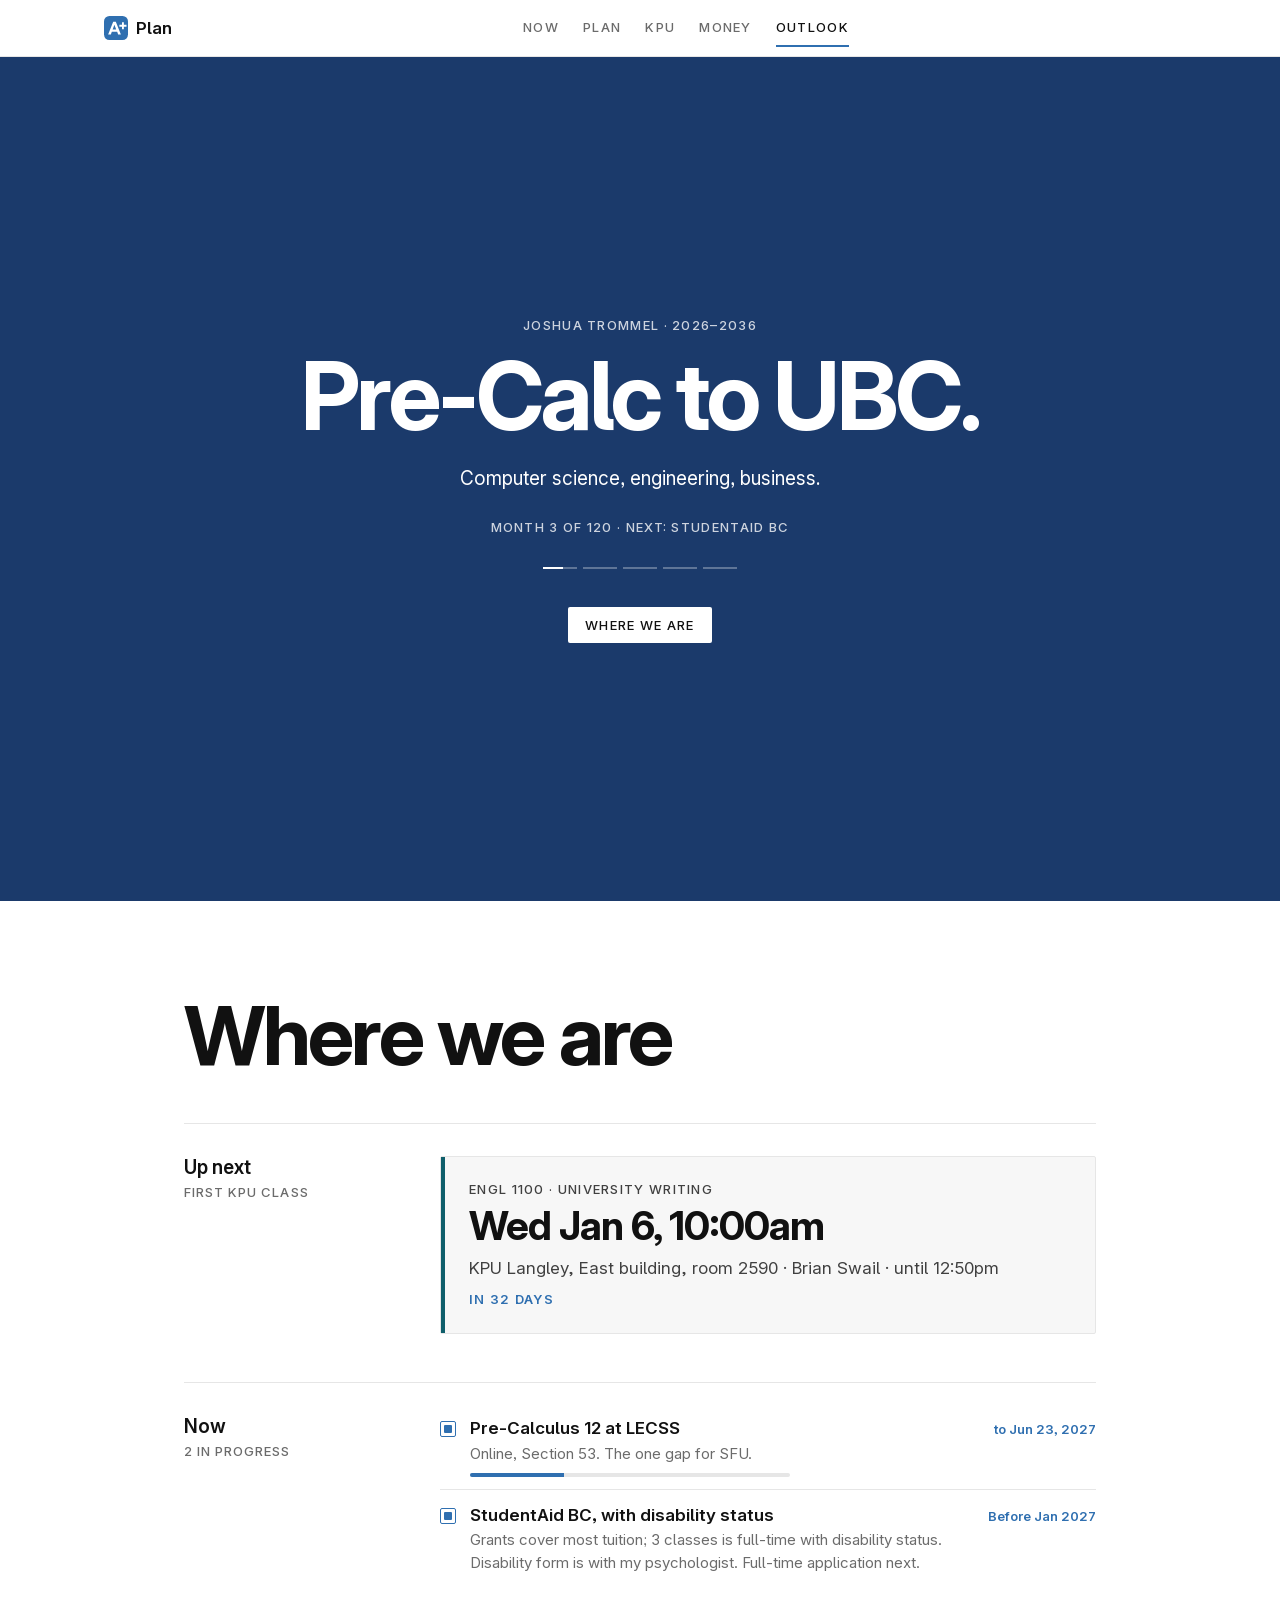
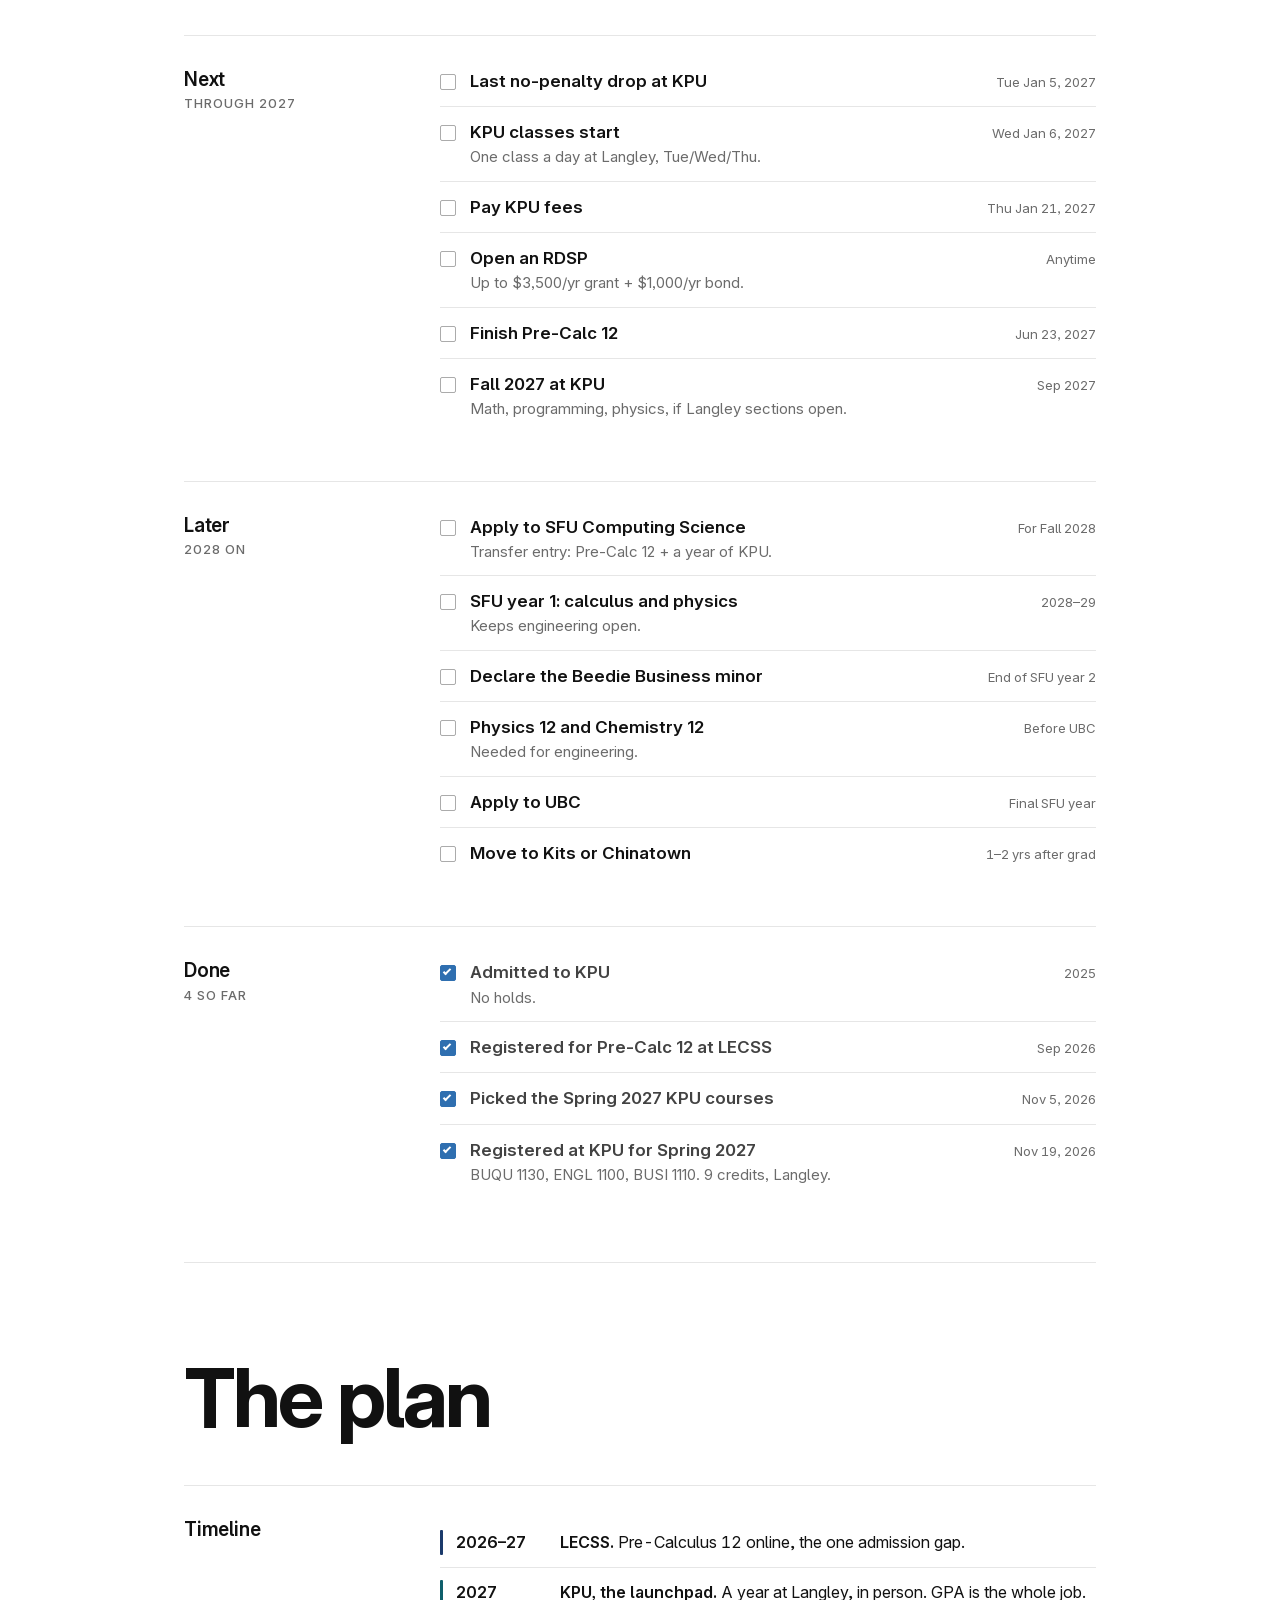
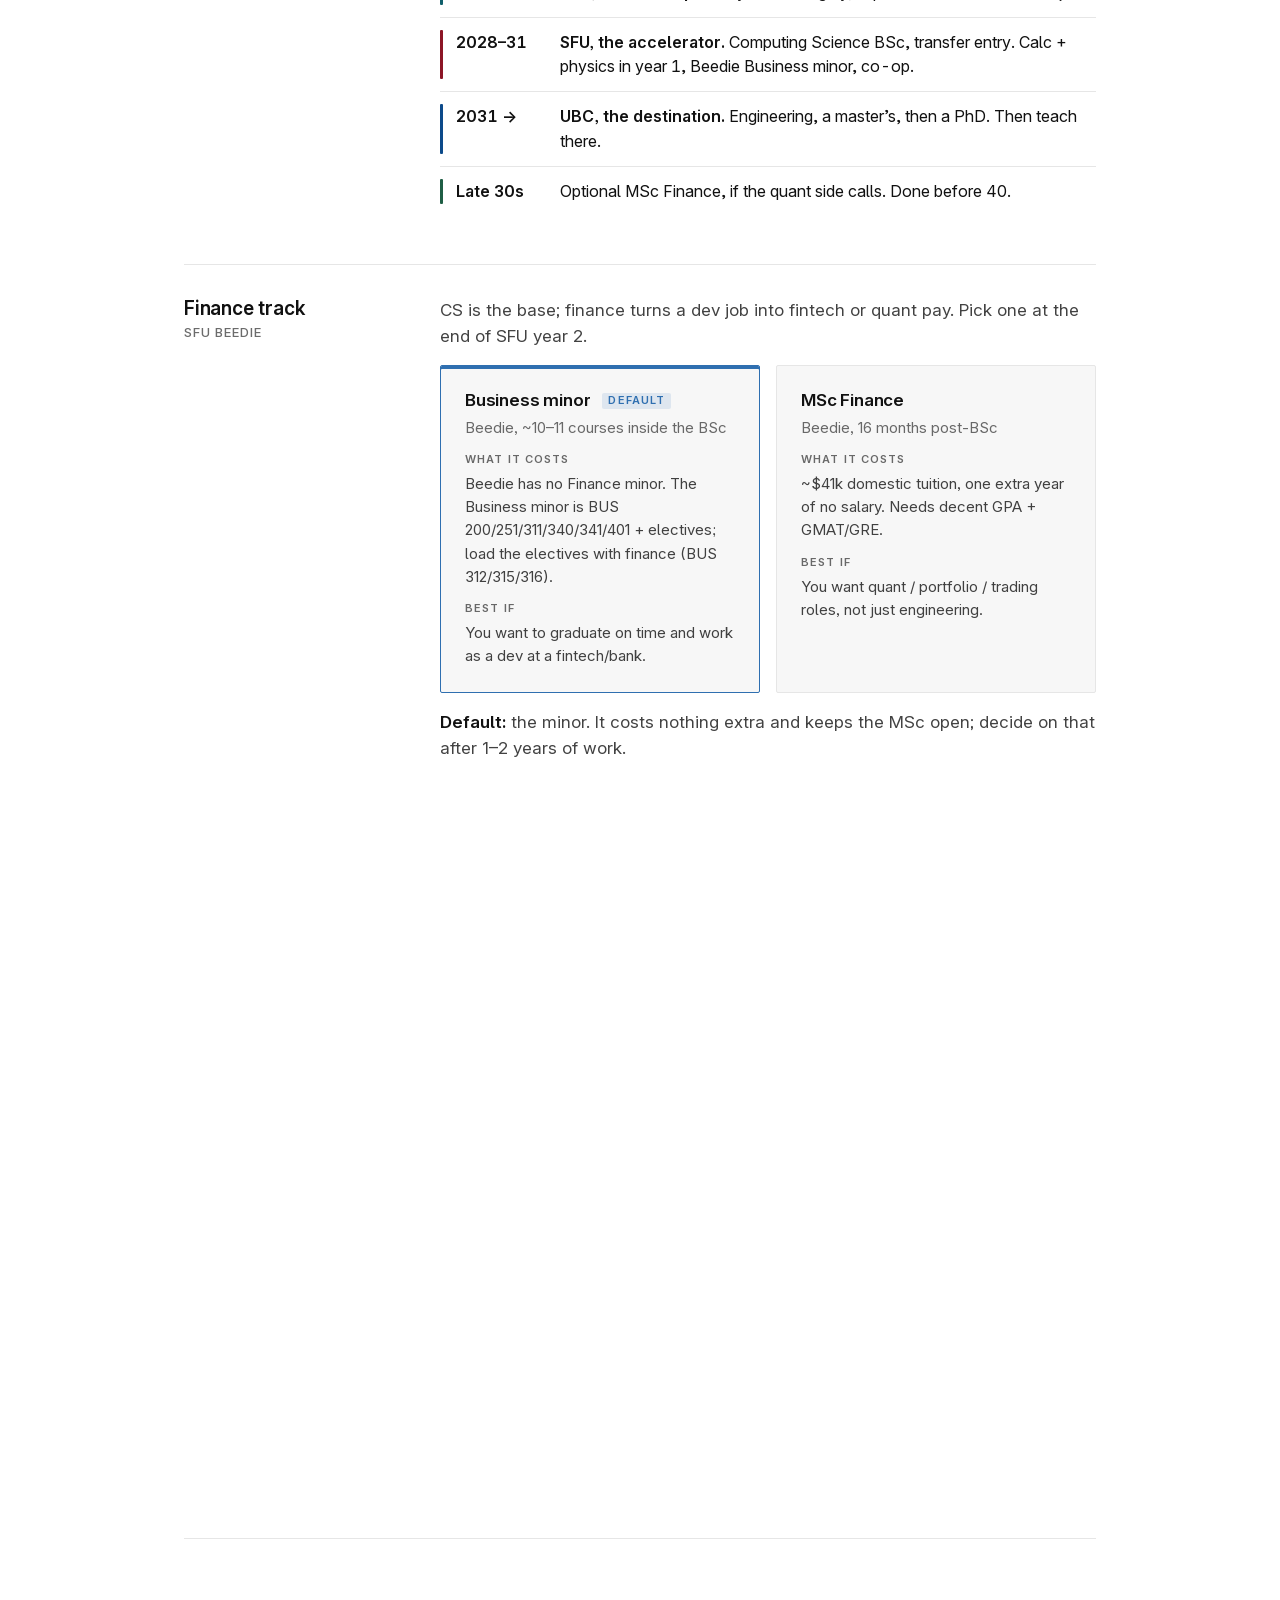
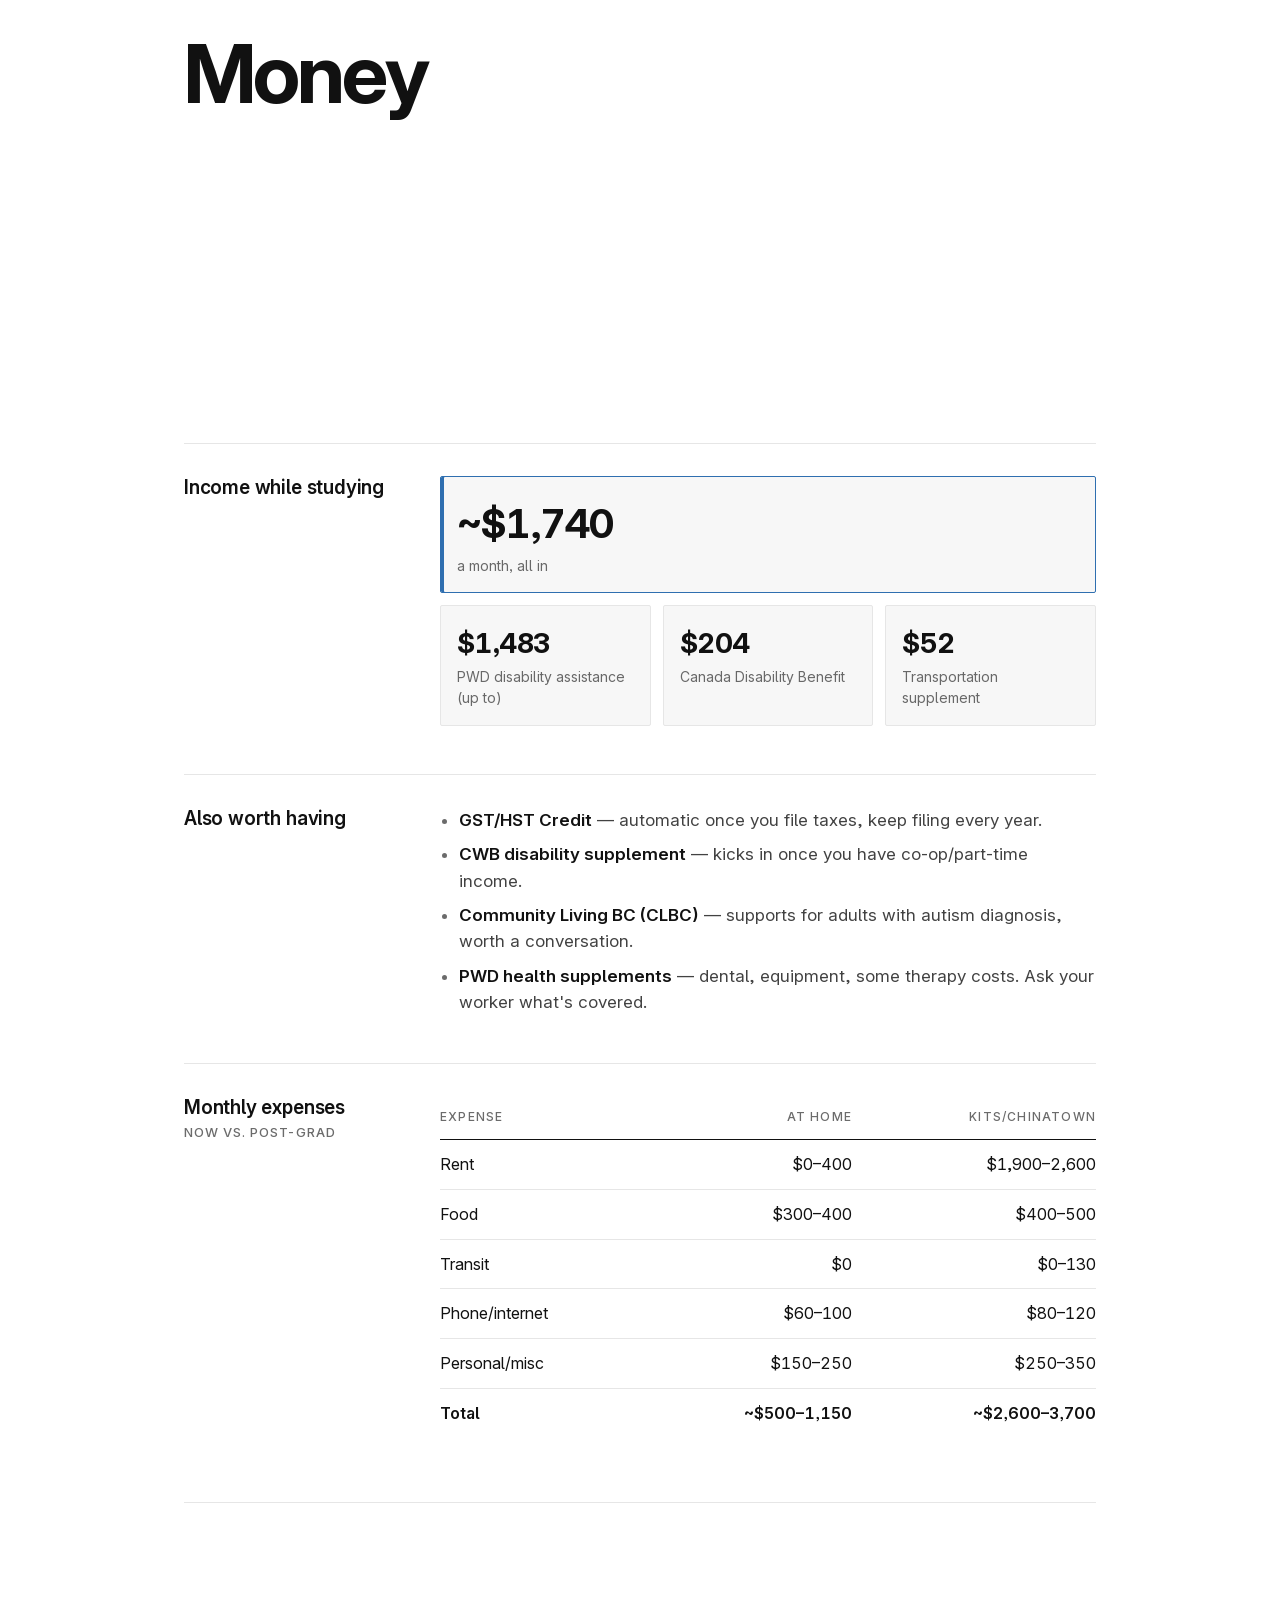
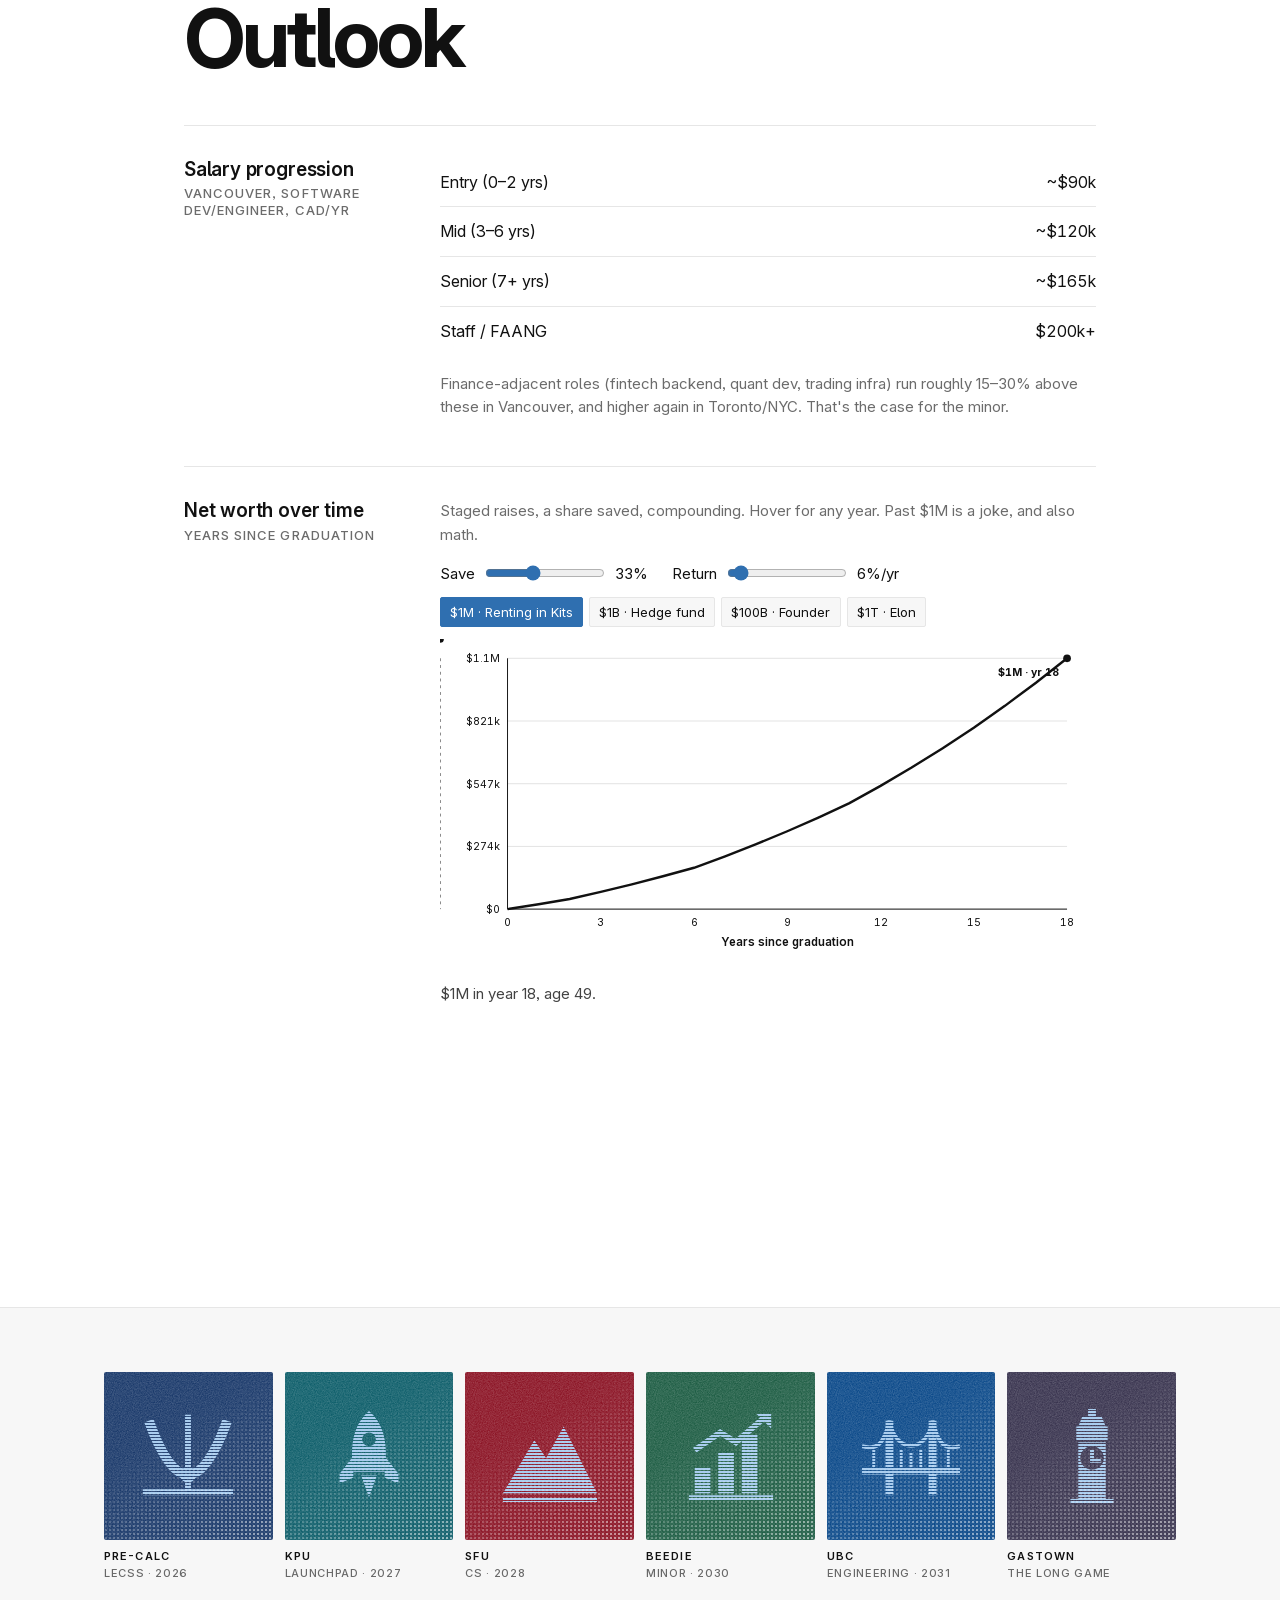
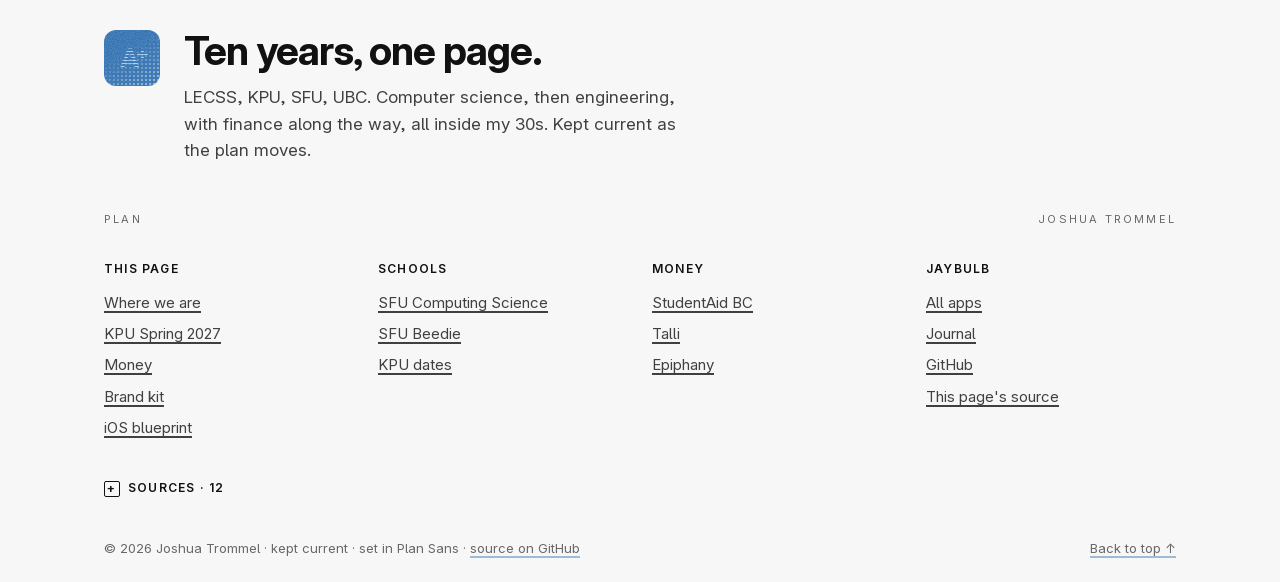
==== commit b74f4114: "Simpler landing, magnetic scroll, iOS blueprint; .ics moved to repo-only calendar/ Co-Authored-By: C" ====
--- a/index.html
+++ b/index.html
@@ -17,16 +17,15 @@
 <header class="nav" aria-label="Site"><div class="wrap">
   <a class="nav-brand" href="#top"><img src="icon.svg" alt="">Plan</a>
   <nav class="nav-links" aria-label="Sections"><a href="#now">Now</a><a href="#plan">Plan</a><a href="#kpu">KPU</a><a href="#money">Money</a><a href="#outlook">Outlook</a></nav>
-  <a class="btn btn-ghost" href="brand/">Brand kit</a>
 </div></header>
   <section class="hero" id="top">
     <div class="film" id="film" aria-hidden="true"><i class="f-precalc"></i><i class="f-sfu"></i><i class="f-beedie"></i><i class="f-dev"></i><i class="f-eng"></i><i class="f-gastown"></i></div>
     <div class="kicker">Joshua Trommel &middot; 2026–2036</div>
     <h1>Pre-Calc to UBC.</h1>
-    <p class="lede">LECSS, KPU, SFU, then UBC. Computer science, engineering and business.</p>
-    <div class="kicker" id="elapsed" data-next="Next: StudentAid BC, before Jan 2027"></div>
+    <p class="lede">Computer science, engineering, business.</p>
+    <div class="kicker" id="elapsed" data-next="Next: StudentAid BC"></div>
     <div class="chapters" id="chapters" aria-label="Chapters"></div>
-    <div class="cta"><a class="btn btn-solid" href="#now">Where we are</a><a class="btn btn-ghost" href="#plan">The plan</a></div>
+    <div class="cta"><a class="btn btn-solid" href="#now">Where we are</a></div>
   </section>
   <script>
     // The hero is a time-lapse of the plan: 120 months, Sep 2026 to Sep 2036, played in ~24s and looped.
@@ -72,15 +71,14 @@
       <p class="when-big">Wed Jan 6, 10:00am</p>
       <p class="where">KPU Langley, East building, room 2590 · Brian Swail · until 12:50pm</p>
       <p class="count-down" id="countdown" data-at="2027-01-06T10:00:00-08:00"></p>
-      <p class="row"><a class="btn btn-solid" href="kpu-spring-2027.ics">Add KPU to calendar</a><a class="btn btn-ghost" href="plan.ics">Add plan dates</a></p>
     </div>
   </div>
 
   <div class="sec">
     <h3>Now<small><span class="count">2</span> in progress</small></h3>
     <ol class="tasks">
-      <li class="now"><i class="tick"></i><div><b>Pre-Calculus 12 at LECSS</b><span class="d">Online, Section 53. The one gap between me and SFU. Aiming for an A.</span><span class="bar" data-from="2026-09-14" data-to="2027-06-23"><i></i></span></div><span class="due">to Jun 23, 2027</span></li>
-      <li class="now"><i class="tick"></i><div><b>StudentAid BC, with disability status</b><span class="d">Grants cover most KPU tuition; 3 classes counts as full-time with disability status. Account created and disability form sent to my psychologist (Nov 5). Registered at KPU Nov 19, so the full-time application is next.</span></div><span class="due">Before Jan 2027</span></li>
+      <li class="now"><i class="tick"></i><div><b>Pre-Calculus 12 at LECSS</b><span class="d">Online, Section 53. The one gap for SFU.</span><span class="bar" data-from="2026-09-14" data-to="2027-06-23"><i></i></span></div><span class="due">to Jun 23, 2027</span></li>
+      <li class="now"><i class="tick"></i><div><b>StudentAid BC, with disability status</b><span class="d">Grants cover most tuition; 3 classes is full-time with disability status. Disability form is with my psychologist. Full-time application next.</span></div><span class="due">Before Jan 2027</span></li>
     </ol>
   </div>
 
@@ -88,22 +86,22 @@
     <h3>Next<small>Through 2027</small></h3>
     <ol class="tasks">
       <li><i class="tick"></i><div><b>Last no-penalty drop at KPU</b></div><span class="due">Tue Jan 5, 2027</span></li>
-      <li><i class="tick"></i><div><b>KPU classes start</b><span class="d">Writing, business math, intro business. One class a day at Langley, Tue/Wed/Thu. First class Wed Jan 6.</span></div><span class="due">Wed Jan 6, 2027</span></li>
+      <li><i class="tick"></i><div><b>KPU classes start</b><span class="d">One class a day at Langley, Tue/Wed/Thu.</span></div><span class="due">Wed Jan 6, 2027</span></li>
       <li><i class="tick"></i><div><b>Pay KPU fees</b></div><span class="due">Thu Jan 21, 2027</span></li>
-      <li><i class="tick"></i><div><b>Open an RDSP</b><span class="d">Up to $3,500/yr grant + $1,000/yr bond. Earlier is better.</span></div><span class="due">Anytime</span></li>
+      <li><i class="tick"></i><div><b>Open an RDSP</b><span class="d">Up to $3,500/yr grant + $1,000/yr bond.</span></div><span class="due">Anytime</span></li>
       <li><i class="tick"></i><div><b>Finish Pre-Calc 12</b></div><span class="due">Jun 23, 2027</span></li>
-      <li><i class="tick"></i><div><b>Fall 2027 at KPU</b><span class="d">Math, CPSC 1103 (intro programming) and physics, if Langley in-person sections open up.</span></div><span class="due">Sep 2027</span></li>
+      <li><i class="tick"></i><div><b>Fall 2027 at KPU</b><span class="d">Math, programming, physics, if Langley sections open.</span></div><span class="due">Sep 2027</span></li>
     </ol>
   </div>
 
   <div class="sec">
     <h3>Later<small>2028 on</small></h3>
     <ol class="tasks">
-      <li><i class="tick"></i><div><b>Apply to SFU Computing Science</b><span class="d">As a transfer student: Pre-Calc 12 plus a year of KPU.</span></div><span class="due">For Fall 2028</span></li>
+      <li><i class="tick"></i><div><b>Apply to SFU Computing Science</b><span class="d">Transfer entry: Pre-Calc 12 + a year of KPU.</span></div><span class="due">For Fall 2028</span></li>
       <li><i class="tick"></i><div><b>SFU year 1: calculus and physics</b><span class="d">Keeps engineering open.</span></div><span class="due">2028–29</span></li>
       <li><i class="tick"></i><div><b>Declare the Beedie Business minor</b></div><span class="due">End of SFU year 2</span></li>
-      <li><i class="tick"></i><div><b>Physics 12 and Chemistry 12</b><span class="d">For engineering. Current Grade 12 science is Anatomy &amp; Physiology / Biology, a pass.</span></div><span class="due">Before UBC</span></li>
-      <li><i class="tick"></i><div><b>Apply to UBC</b><span class="d">Engineering and graduate work.</span></div><span class="due">Final SFU year</span></li>
+      <li><i class="tick"></i><div><b>Physics 12 and Chemistry 12</b><span class="d">Needed for engineering.</span></div><span class="due">Before UBC</span></li>
+      <li><i class="tick"></i><div><b>Apply to UBC</b></div><span class="due">Final SFU year</span></li>
       <li><i class="tick"></i><div><b>Move to Kits or Chinatown</b></div><span class="due">1–2 yrs after grad</span></li>
     </ol>
   </div>
@@ -111,10 +109,10 @@
   <div class="sec">
     <h3>Done<small><span class="count">4</span> so far</small></h3>
     <ol class="tasks">
-      <li class="done"><i class="tick"></i><div><b>Admitted to KPU</b><span class="d">BTech Information Technology, no holds.</span></div><span class="due">2025</span></li>
+      <li class="done"><i class="tick"></i><div><b>Admitted to KPU</b><span class="d">No holds.</span></div><span class="due">2025</span></li>
       <li class="done"><i class="tick"></i><div><b>Registered for Pre-Calc 12 at LECSS</b></div><span class="due">Sep 2026</span></li>
-      <li class="done"><i class="tick"></i><div><b>Picked the Spring 2027 KPU courses</b><span class="d">Plan Ahead: “Spring 2027 Langley”, in person only.</span></div><span class="due">Nov 5, 2026</span></li>
-      <li class="done"><i class="tick"></i><div><b>Registered at KPU for Spring 2027</b><span class="d">BUQU 1130, ENGL 1100, BUSI 1110: 9 credits, all in person at Langley. English moved to Wednesday (Monday was full).</span></div><span class="due">Nov 19, 2026</span></li>
+      <li class="done"><i class="tick"></i><div><b>Picked the Spring 2027 KPU courses</b></div><span class="due">Nov 5, 2026</span></li>
+      <li class="done"><i class="tick"></i><div><b>Registered at KPU for Spring 2027</b><span class="d">BUQU 1130, ENGL 1100, BUSI 1110. 9 credits, Langley.</span></div><span class="due">Nov 19, 2026</span></li>
     </ol>
   </div>
 </section>
@@ -125,24 +123,18 @@
   <div class="sec" id="timeline">
     <h3>Timeline</h3>
     <table>
-      <tr class="c-lecss"><td class="when">2026&ndash;27</td><td><strong>LECSS.</strong> Pre-Calculus 12 online, Sep 2026 – Jun 2027. The one admission gap.</td></tr>
-      <tr class="c-kpu"><td class="when">2027</td><td><strong>KPU, the launchpad.</strong> Spring 2027: three in-person courses at Langley — writing, business math, intro business. Then math, programming and physics if Langley in-person sections open up. GPA is the whole job.</td></tr>
-      <tr class="c-sfu"><td class="when">2028&ndash;31</td><td><strong>SFU, the accelerator.</strong> Computing Science BSc in Burnaby, 3–4 years as a transfer student. Calc + physics in year 1, Beedie Business minor from year 2, co-op terms.</td></tr>
-      <tr class="c-ubc"><td class="when">2031 &rarr;</td><td><strong>UBC, the destination.</strong> Engineering and graduate work (MEng/MSc, then a PhD), research, P.Eng. Then teach at UBC and retire there.</td></tr>
-      <tr class="c-beedie"><td class="when">Late 30s</td><td>Optional finance major or MSc Finance if the quant side is where the work is. Done before 40.</td></tr>
+      <tr class="c-lecss"><td class="when">2026&ndash;27</td><td><strong>LECSS.</strong> Pre-Calculus 12 online, the one admission gap.</td></tr>
+      <tr class="c-kpu"><td class="when">2027</td><td><strong>KPU, the launchpad.</strong> A year at Langley, in person. GPA is the whole job.</td></tr>
+      <tr class="c-sfu"><td class="when">2028&ndash;31</td><td><strong>SFU, the accelerator.</strong> Computing Science BSc, transfer entry. Calc + physics in year 1, Beedie Business minor, co-op.</td></tr>
+      <tr class="c-ubc"><td class="when">2031 &rarr;</td><td><strong>UBC, the destination.</strong> Engineering, a master&rsquo;s, then a PhD. Then teach there.</td></tr>
+      <tr class="c-beedie"><td class="when">Late 30s</td><td>Optional MSc Finance, if the quant side calls. Done before 40.</td></tr>
     </table>
   </div>
 
-  <div class="sec">
-    <h3>School and path</h3>
-    <p><strong>SFU Computing Science</strong> — a real Bachelor of Science in Burnaby, easier admission than UBC. Degree, not diploma. Calc and physics in year 1 so engineering stays open, with a <strong>Business minor at SFU Beedie</strong> (or an MSc Finance after).</p>
-    <p><strong>Then UBC</strong> — engineering, a master's, then a PhD. The long game: teach there until retirement, with faculty housing on the Endowment Lands.</p>
-    <p class="note">Ruled out as the degree: UVic (not Lower Mainland) · KPU (no real CS degree — the launchpad instead) · BCIT (too vocational, closes the engineering door).</p>
-  </div>
 
   <div class="sec">
     <h3>Finance track<small>SFU Beedie</small></h3>
-    <p>CS is the base. Finance is the multiplier — it's what turns a dev job into quant/fintech/trading pay. Two ways to add it, pick one at end of year 2:</p>
+    <p>CS is the base; finance turns a dev job into fintech or quant pay. Pick one at the end of SFU year 2.</p>
     <div class="cards">
       <div class="card pick">
         <h3>Business minor <span class="status">Default</span></h3>
@@ -157,26 +149,24 @@
         <dt>Best if</dt><dd>You want quant / portfolio / trading roles, not just engineering.</dd></dl>
       </div>
     </div>
-    <p><strong>Default:</strong> take the minor. It's free relative to the degree and keeps the master's open — MSc Finance admits CS grads, and a Business minor + CS BSc is a stronger application than CS alone. Decide on the master's after you've worked 1–2 years and know whether you actually want the quant side.</p>
-    <p class="note">Practical note: keep first-year calc and stats strong — both the minor and MSc lean on them, and it's the same calc you're already taking to keep engineering open. No extra prereq cost.</p>
+    <p><strong>Default:</strong> the minor. It costs nothing extra and keeps the MSc open; decide on that after 1–2 years of work.</p>
   </div>
 
   <div class="sec">
     <h3>Pre-Calculus 12<small>In progress</small></h3>
-    <p>Graduated 2018 with <strong>Pre-Calculus 11</strong>. SFU Computing Science needs <strong>Pre-Calculus 12</strong> — the only gap: English Studies 12 (A), Science 12 and Law 12 already cover the other approved Grade 12 courses. Online at <strong>LECSS</strong>, Section 53, Sep 14 2026 – Jun 23 2027. <a href="https://www.sfu.ca/students/admission/admission-requirements/canadian-highschool/bc-yukon/computing-science.html">SFU requirements</a></p>
+    <p>Graduated 2018 with Pre-Calc 11. SFU Computing Science needs <strong>Pre-Calculus 12</strong>; every other requirement is met. Online at LECSS, Sep 14 – Jun 23. <a href="https://www.sfu.ca/students/admission/admission-requirements/canadian-highschool/bc-yukon/computing-science.html">SFU requirements</a></p>
   </div>
 
   <div class="sec" id="kpu">
     <h3>KPU, Spring 2027<small>Registered Nov 19</small></h3>
-    <p>Three courses, 9 credits, all in person at Langley. One a day: Tue, Wed, Thu. Fewer credits on purpose: no back-to-back days, a stronger GPA. Classes Jan 6 – Apr 13; exams Apr 15–23. (Admitted with no holds; skipping the BTech IT, which only runs at Surrey.)</p>
+    <p>9 credits, in person at Langley, one class a day. Classes Jan 6 – Apr 13; exams Apr 15–23.</p>
     <div class="scroll"><table>
       <thead><tr><th>Course</th><th>When</th><th class="n">CRN</th></tr></thead>
       <tr><td><strong>BUQU 1130</strong> Business Mathematics<br><span class="note">The math of money: interest, loans, annuities, mortgages, break-even.</span></td><td>Tue 1:00–3:50pm · exam Tue Apr 20</td><td class="n">17131</td></tr>
       <tr><td><strong>ENGL 1100</strong> University Writing<br><span class="note">Critical reading, analysis, a research paper. The writing credit every degree asks for.</span></td><td>Wed 10:00am–12:50pm · exam Wed Apr 21</td><td class="n">17343</td></tr>
       <tr><td><strong>BUSI 1110</strong> Fundamentals of Business in Canada<br><span class="note">How businesses run: marketing, finance, management, operations. The marketing intro this term.</span></td><td>Thu 4:00–6:50pm · exam Thu Apr 22</td><td class="n">10283</td></tr>
     </table></div>
-    <p class="row"><a class="btn btn-ghost" href="kpu-spring-2027.ics">Classes, exams and deadlines (.ics)</a></p>
-    <p class="note">Not this term: programming and calculus (Surrey/Richmond only), stats (BUQU 1230) and communication (CMNS 1140). Marketing (MRKT 1199) is Zoom or Surrey only, so BUSI 1110 covers the basics. Why it matters: a year at KPU (~30 credits) passes SFU's 24-credit line, so SFU admits on the KPU GPA.</p>
+    <p class="note">A year at KPU (~30 credits) passes SFU&rsquo;s 24-credit line, so SFU admits on the KPU GPA. Programming, calculus, stats and marketing wait for a Langley in-person section.</p>
   </div>
 </section>
 
@@ -242,7 +232,7 @@
 
   <div class="sec">
     <h3>Net worth over time<small>Years since graduation</small></h3>
-    <p class="note">Cumulative savings from staged raises (entry → mid → senior), after-tax income saved at the rate you pick, compounding at the return you pick. Hover for any year. The buttons past $1M are a joke about compounding, and also math.</p>
+    <p class="note">Staged raises, a share saved, compounding. Hover for any year. Past $1M is a joke, and also math.</p>
     <div>
     <div class="ctl">
       <label>Save <input id="save" type="range" min="10" max="70" value="33"><span id="saveV">33%</span></label>
@@ -296,7 +286,7 @@
 
   <div class="sec">
     <h3>Moving to Vancouver<small>Kits or Chinatown</small></h3>
-    <p>No student debt (living at home + covered tuition) plus entry-level pay clears Kits/Chinatown rent comfortably from year one of working. On the default model above, $1M lands around year 17 — while renting in Vancouver, not after.</p>
+    <p>No student debt plus entry-level pay covers Kits or Chinatown rent from year one. On the default model, $1M lands around year 17.</p>
   </div>
 </section>
 
@@ -319,7 +309,7 @@
     </div>
     <div class="foot-rule"><span>Plan</span><span>Joshua Trommel</span></div>
     <div class="foot-dir">
-      <div><h3>This page</h3><ul><li><a href="#now">Where we are</a></li><li><a href="#kpu">KPU Spring 2027</a></li><li><a href="#money">Money</a></li><li><a href="brand/">Brand kit</a></li></ul></div>
+      <div><h3>This page</h3><ul><li><a href="#now">Where we are</a></li><li><a href="#kpu">KPU Spring 2027</a></li><li><a href="#money">Money</a></li><li><a href="brand/">Brand kit</a></li><li><a href="ios/">iOS blueprint</a></li></ul></div>
       <div><h3>Schools</h3><ul><li><a href="https://www.sfu.ca/computing.html">SFU Computing Science</a></li><li><a href="https://www.sfu.ca/beedie.html">SFU Beedie</a></li><li><a href="https://www.kpu.ca/registration/dates">KPU dates</a></li></ul></div>
       <div><h3>Money</h3><ul><li><a href="https://studentaidbc.ca">StudentAid BC</a></li><li><a href="https://talli.jaybulb.com">Talli</a></li><li><a href="https://epiphany.jaybulb.com">Epiphany</a></li></ul></div>
       <div><h3>Jaybulb</h3><ul><li><a href="https://jaybulb.com">All apps</a></li><li><a href="https://journal.jaybulb.com">Journal</a></li><li><a href="https://github.com/nulljosh">GitHub</a></li><li><a href="https://github.com/nulljosh/plan">This page's source</a></li></ul></div>
@@ -368,5 +358,6 @@
 document.querySelectorAll('.bar').forEach(function(b){var a=new Date(b.dataset.from),z=new Date(b.dataset.to),p=Math.max(0,Math.min(1,(new Date()-a)/(z-a)));
 b.style.setProperty('--p',p);b.setAttribute('role','progressbar');b.setAttribute('aria-valuenow',Math.round(p*100));b.title=Math.round(p*100)+'% done';});
 </script>
+<script src="scroll.js" defer></script>
 </body>
 </html>
--- a/plan.css
+++ b/plan.css
@@ -20,8 +20,7 @@
 [data-theme="dark"]{--color-bg:#0f0f0f;--color-bg2:#181818;--color-text:#f5f5f5;--color-secondary:rgba(255,255,255,.6);--color-soft:rgba(255,255,255,.76);--color-hairline:#2a2a2a;--color-code-bg:#181818}
 .foot-band{background:var(--color-bg2)!important}
 *,*::before,*::after{box-sizing:border-box}
-html{scroll-snap-type:y proximity;scroll-padding-top:72px}
-@media(prefers-reduced-motion:no-preference){html{scroll-behavior:smooth}}
+html{scroll-padding-top:72px}
 body{margin:0;background:var(--color-bg);color:var(--color-text);font-family:var(--font-body);font-size:17px;line-height:1.55;letter-spacing:var(--tracking,0);-webkit-font-smoothing:antialiased;text-rendering:optimizeLegibility}
 ::selection{background:var(--bulb);color:#1f1b16}
 a{color:inherit;text-decoration:underline;text-decoration-color:var(--color-underline);text-decoration-thickness:2px;text-underline-offset:3px;transition:text-decoration-color var(--motion)}
@@ -50,7 +49,7 @@
 @media(max-width:640px){.nav .btn{display:none}.nav-links{justify-content:flex-start}}
 
 /* Hero: the ten-year time-lapse */
-.hero{position:relative;min-height:calc(100dvh - 56px);display:flex;flex-direction:column;justify-content:center;align-items:center;text-align:center;padding:var(--sp-8) var(--sp-5);overflow:hidden;scroll-snap-align:start;--ink:var(--color-text);--paper:var(--color-bg);color:var(--ink);transition:color .6s}
+.hero{position:relative;min-height:calc(100dvh - 56px);display:flex;flex-direction:column;justify-content:center;align-items:center;text-align:center;padding:var(--sp-8) var(--sp-5);overflow:hidden;--ink:var(--color-text);--paper:var(--color-bg);color:var(--ink);transition:color .6s}
 .hero > *:not(.film){position:relative;z-index:1}
 .film{position:absolute;inset:0;z-index:0;overflow:hidden;background:var(--color-bg2)}
 .film i{position:absolute;inset:0;opacity:0;background:var(--c)}
@@ -79,7 +78,7 @@
 .part{padding:var(--sp-9) 0 var(--sp-4);scroll-margin-top:56px}
 .part + .part{border-top:1px solid var(--line)}
 .part-title{font-family:var(--display);font-size:clamp(44px,6.4vw,88px);line-height:.95;font-weight:700;letter-spacing:-.035em;margin:0 0 var(--sp-7);text-wrap:balance}
-.sec{padding:var(--sp-6) 0 var(--sp-7);border-top:1px solid var(--line);scroll-margin-top:72px;scroll-snap-align:start}
+.sec{padding:var(--sp-6) 0 var(--sp-7);border-top:1px solid var(--line);scroll-margin-top:72px}
 @media(min-width:56rem){
   .sec{display:grid;grid-template-columns:14rem minmax(0,1fr);column-gap:var(--sp-6)}
   .sec > h3{grid-column:1;grid-row:1 / span 20;position:sticky;top:80px;align-self:start}
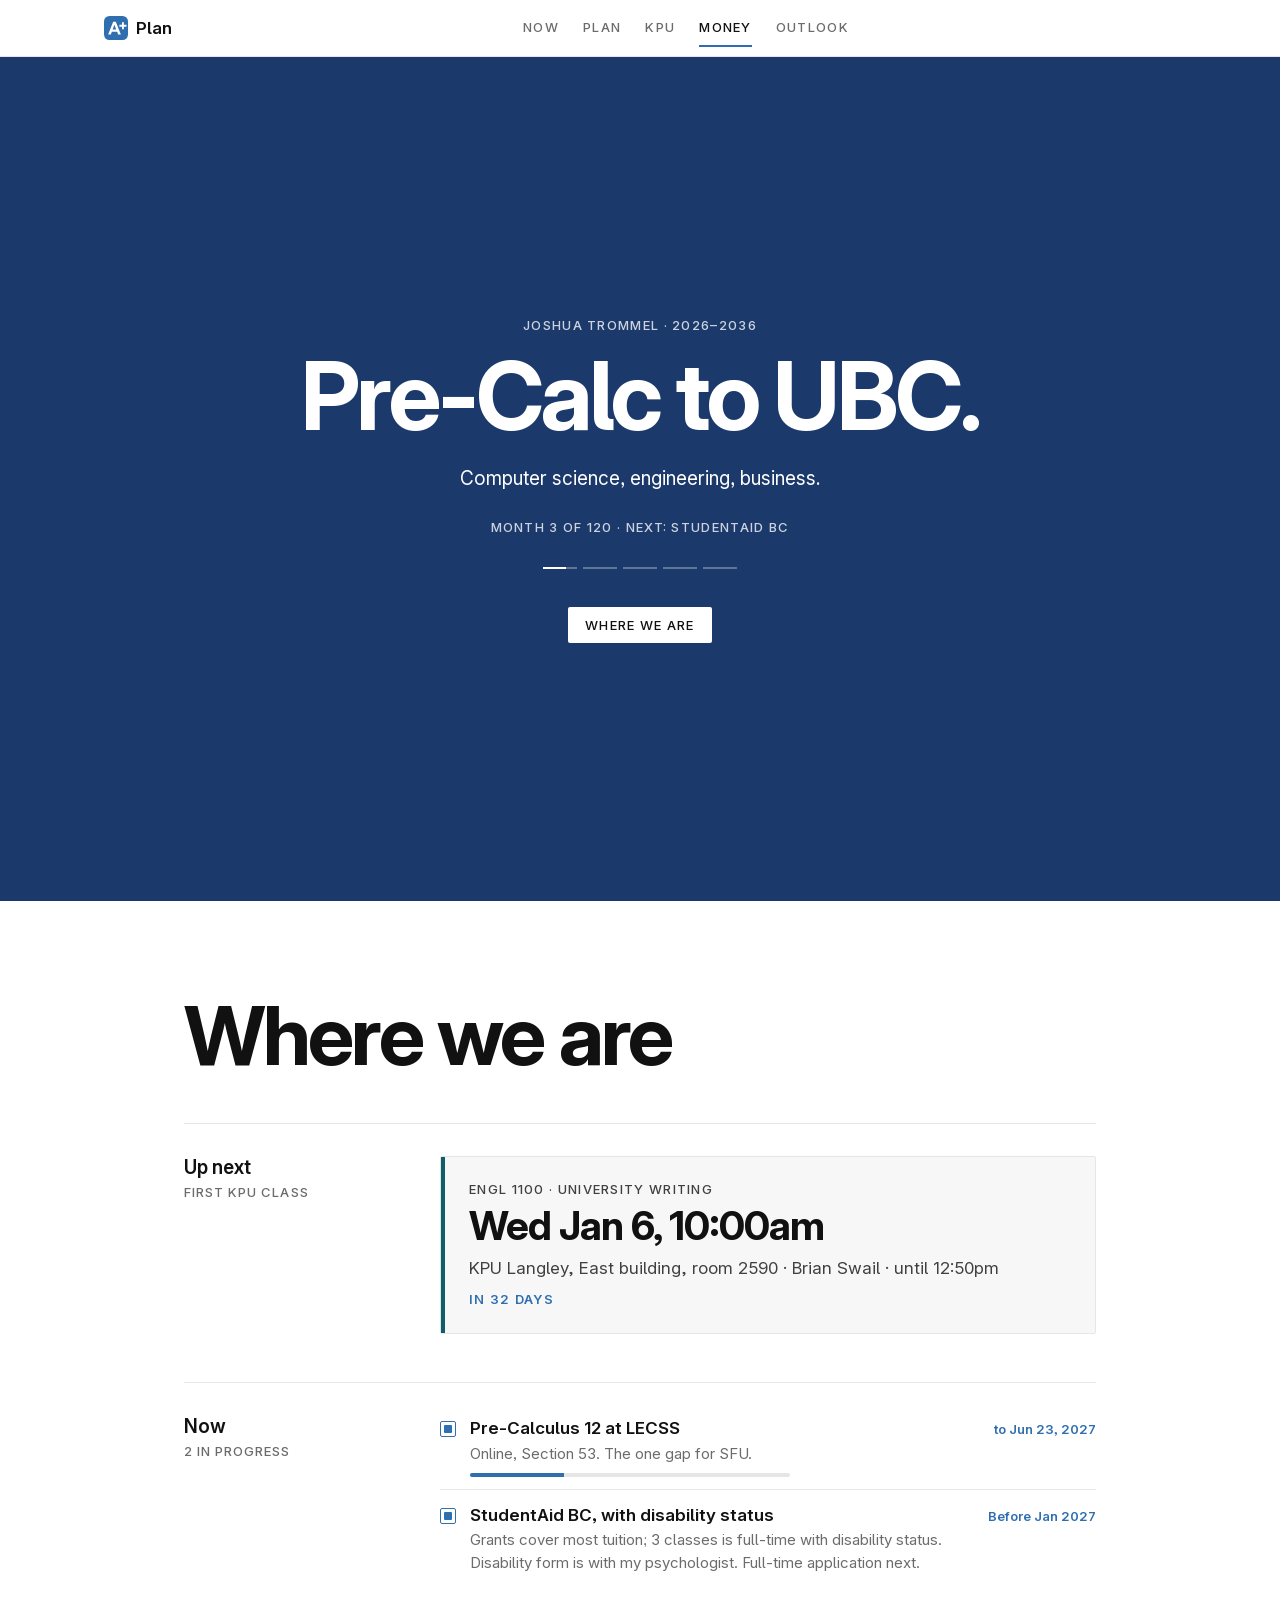
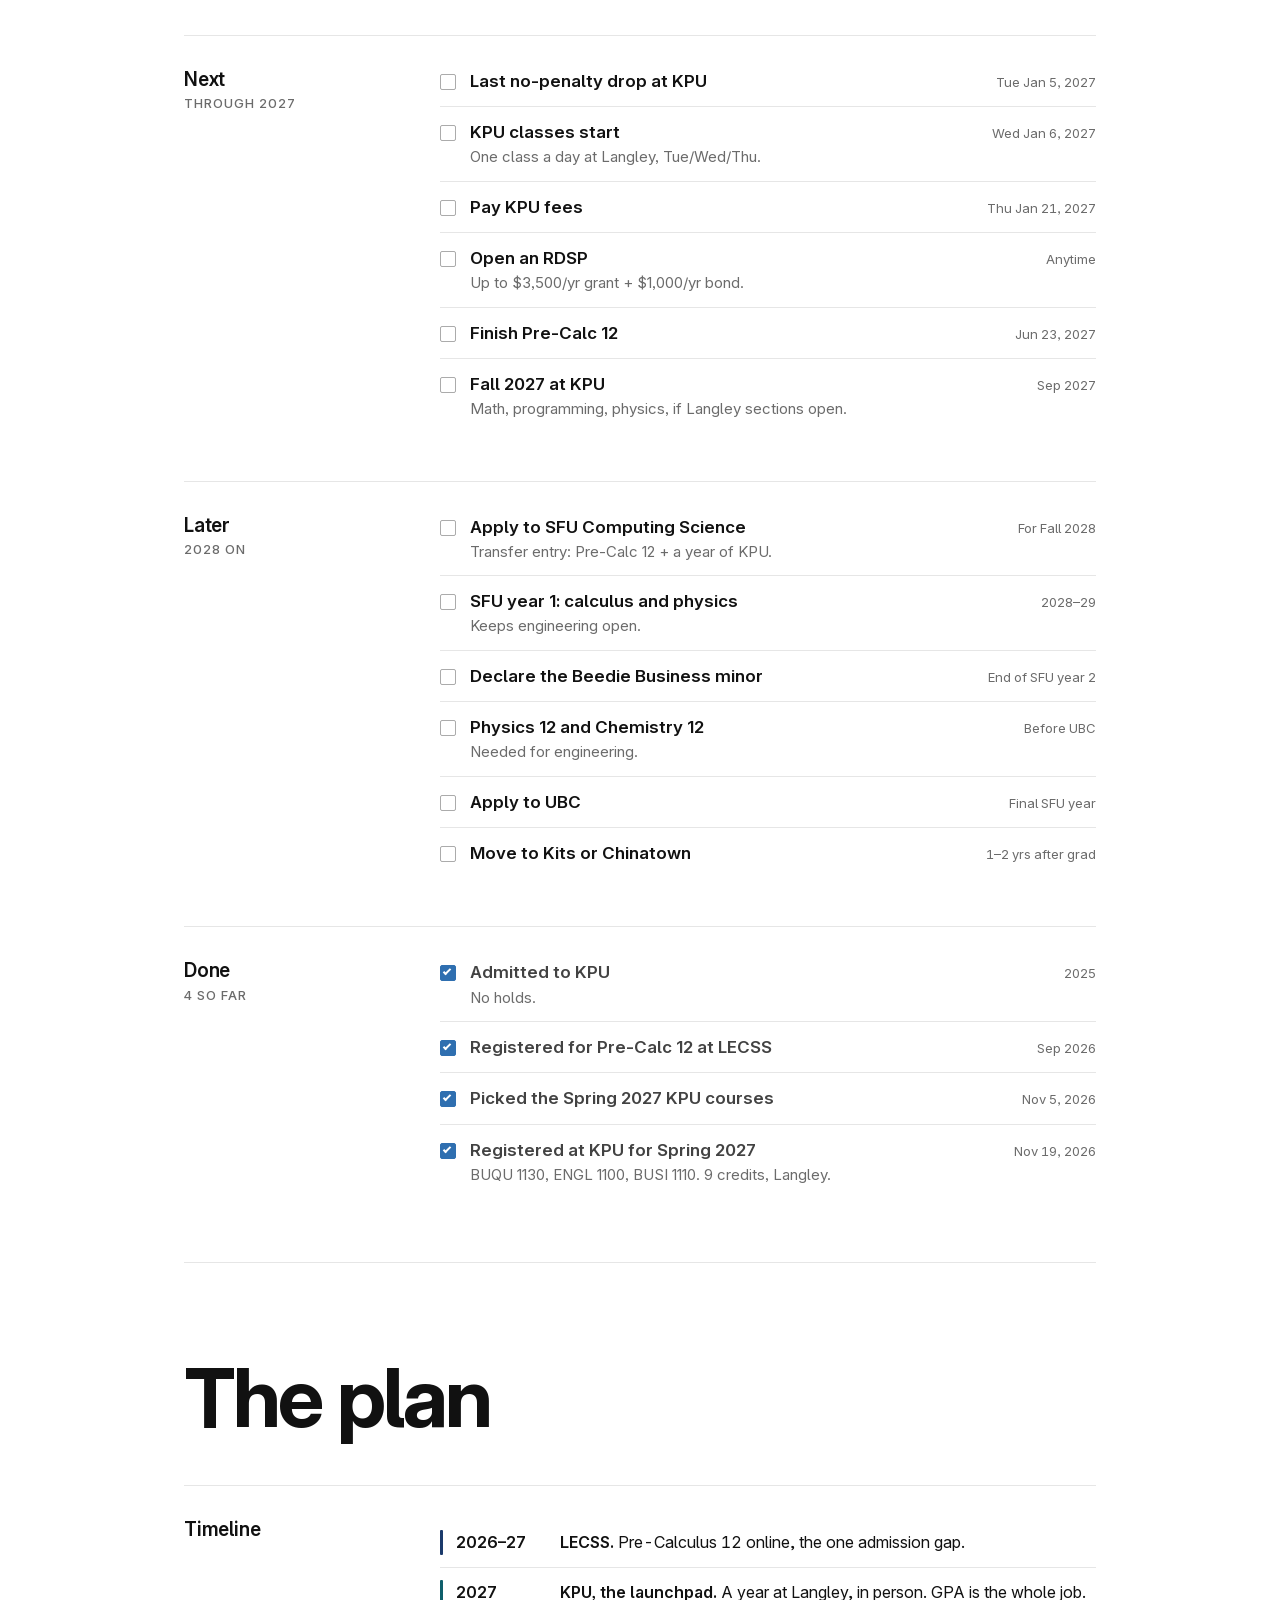
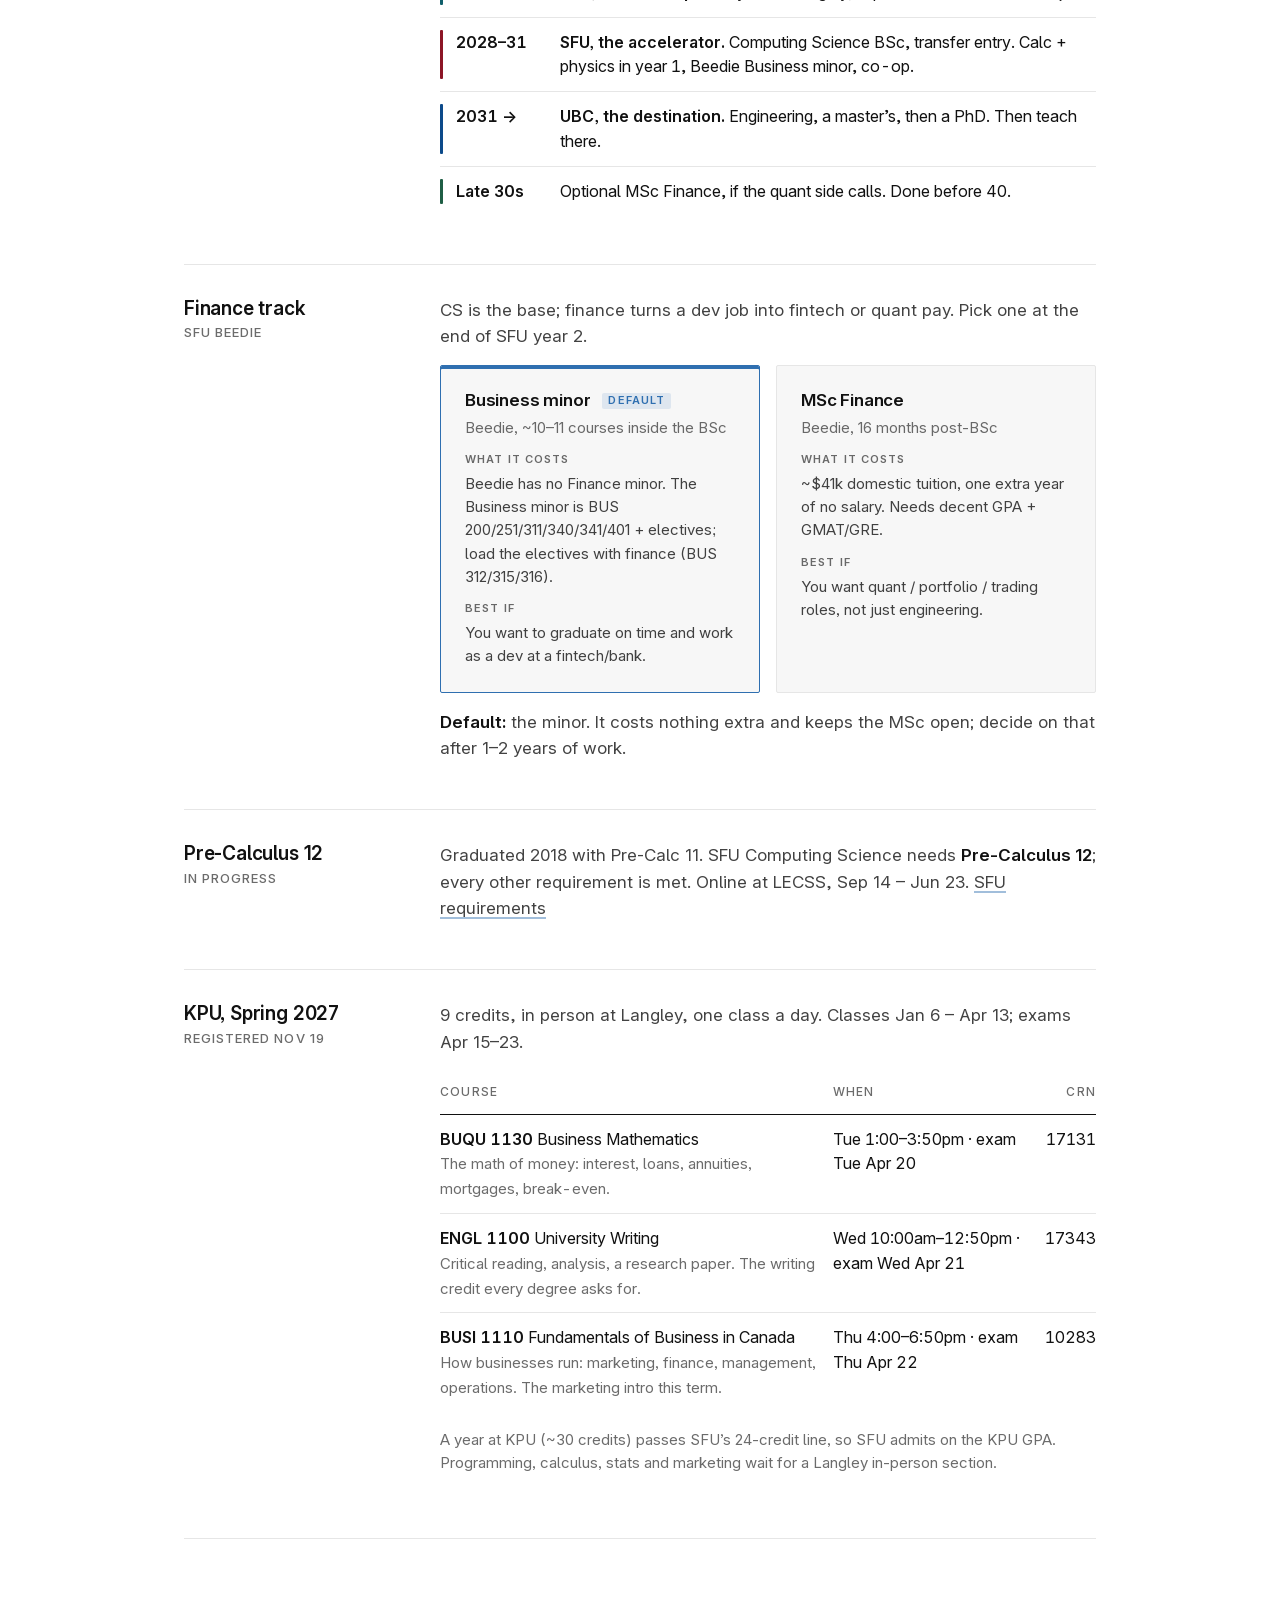
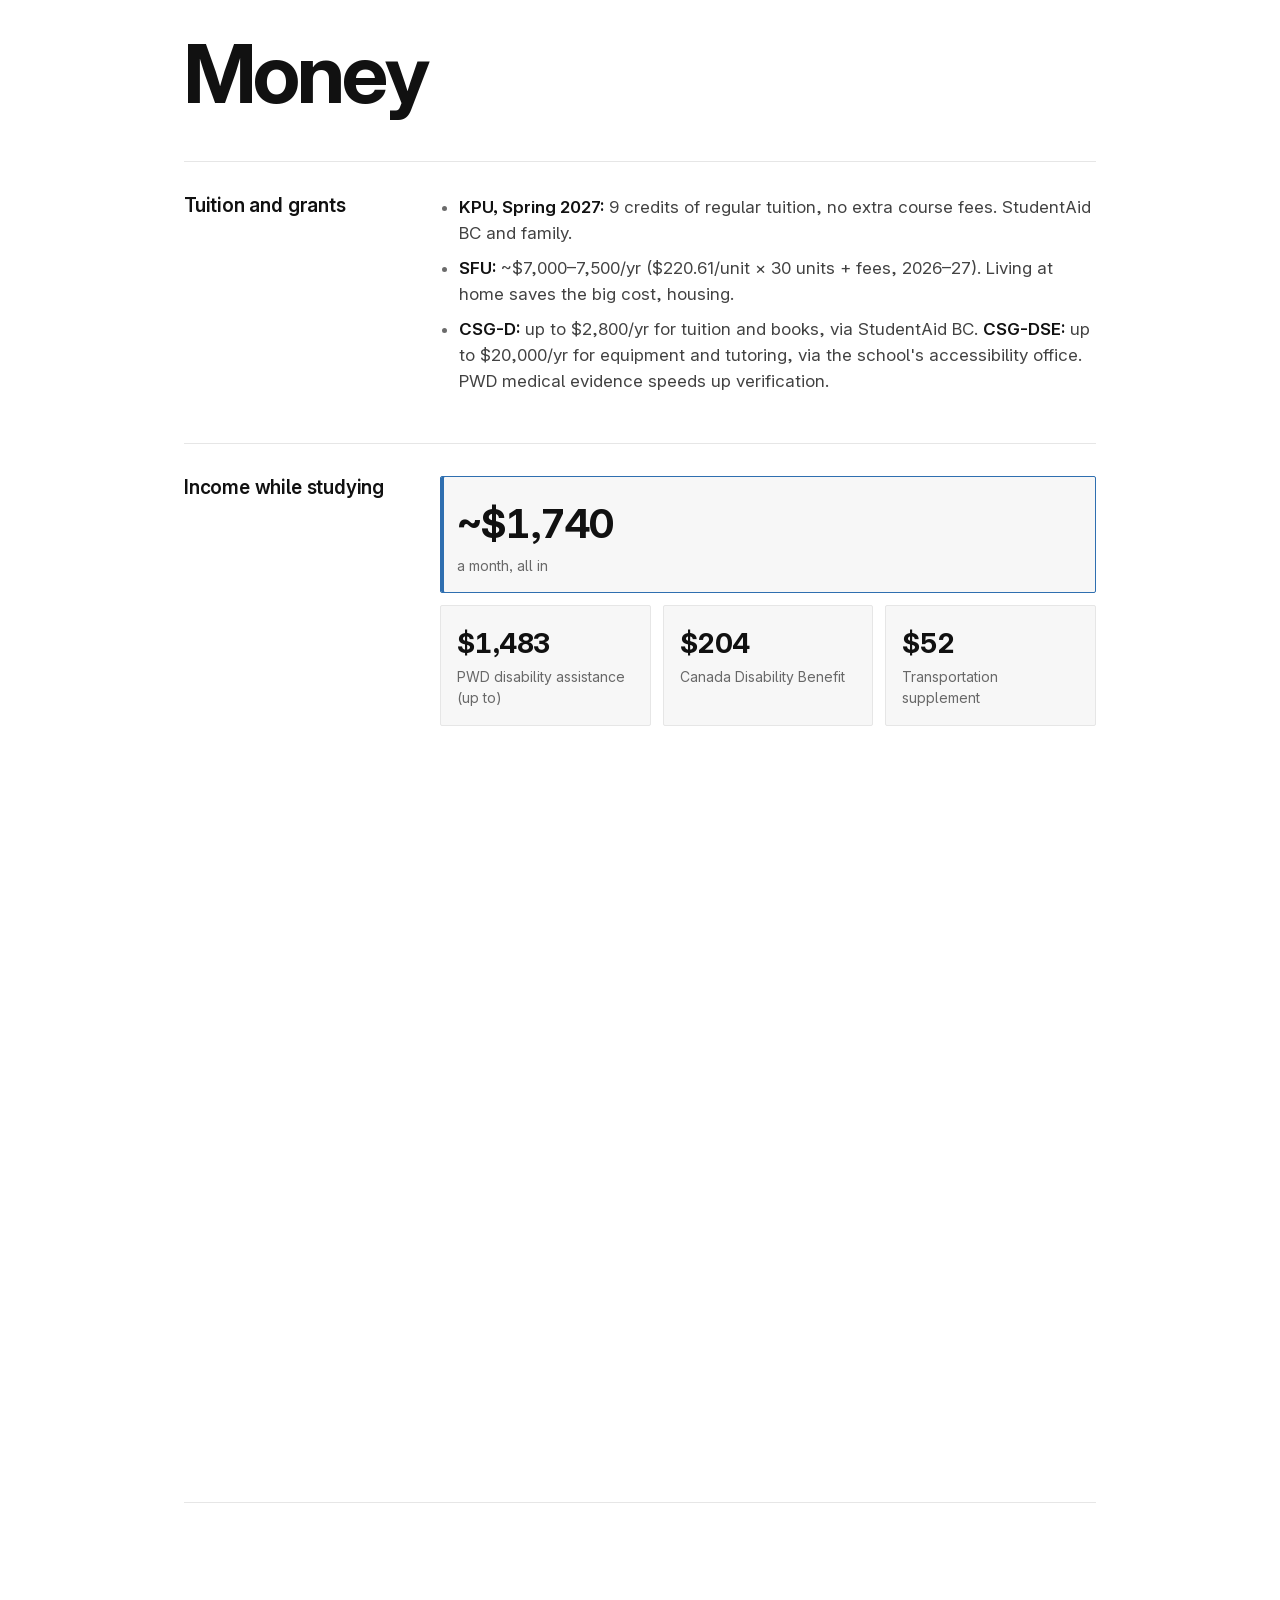
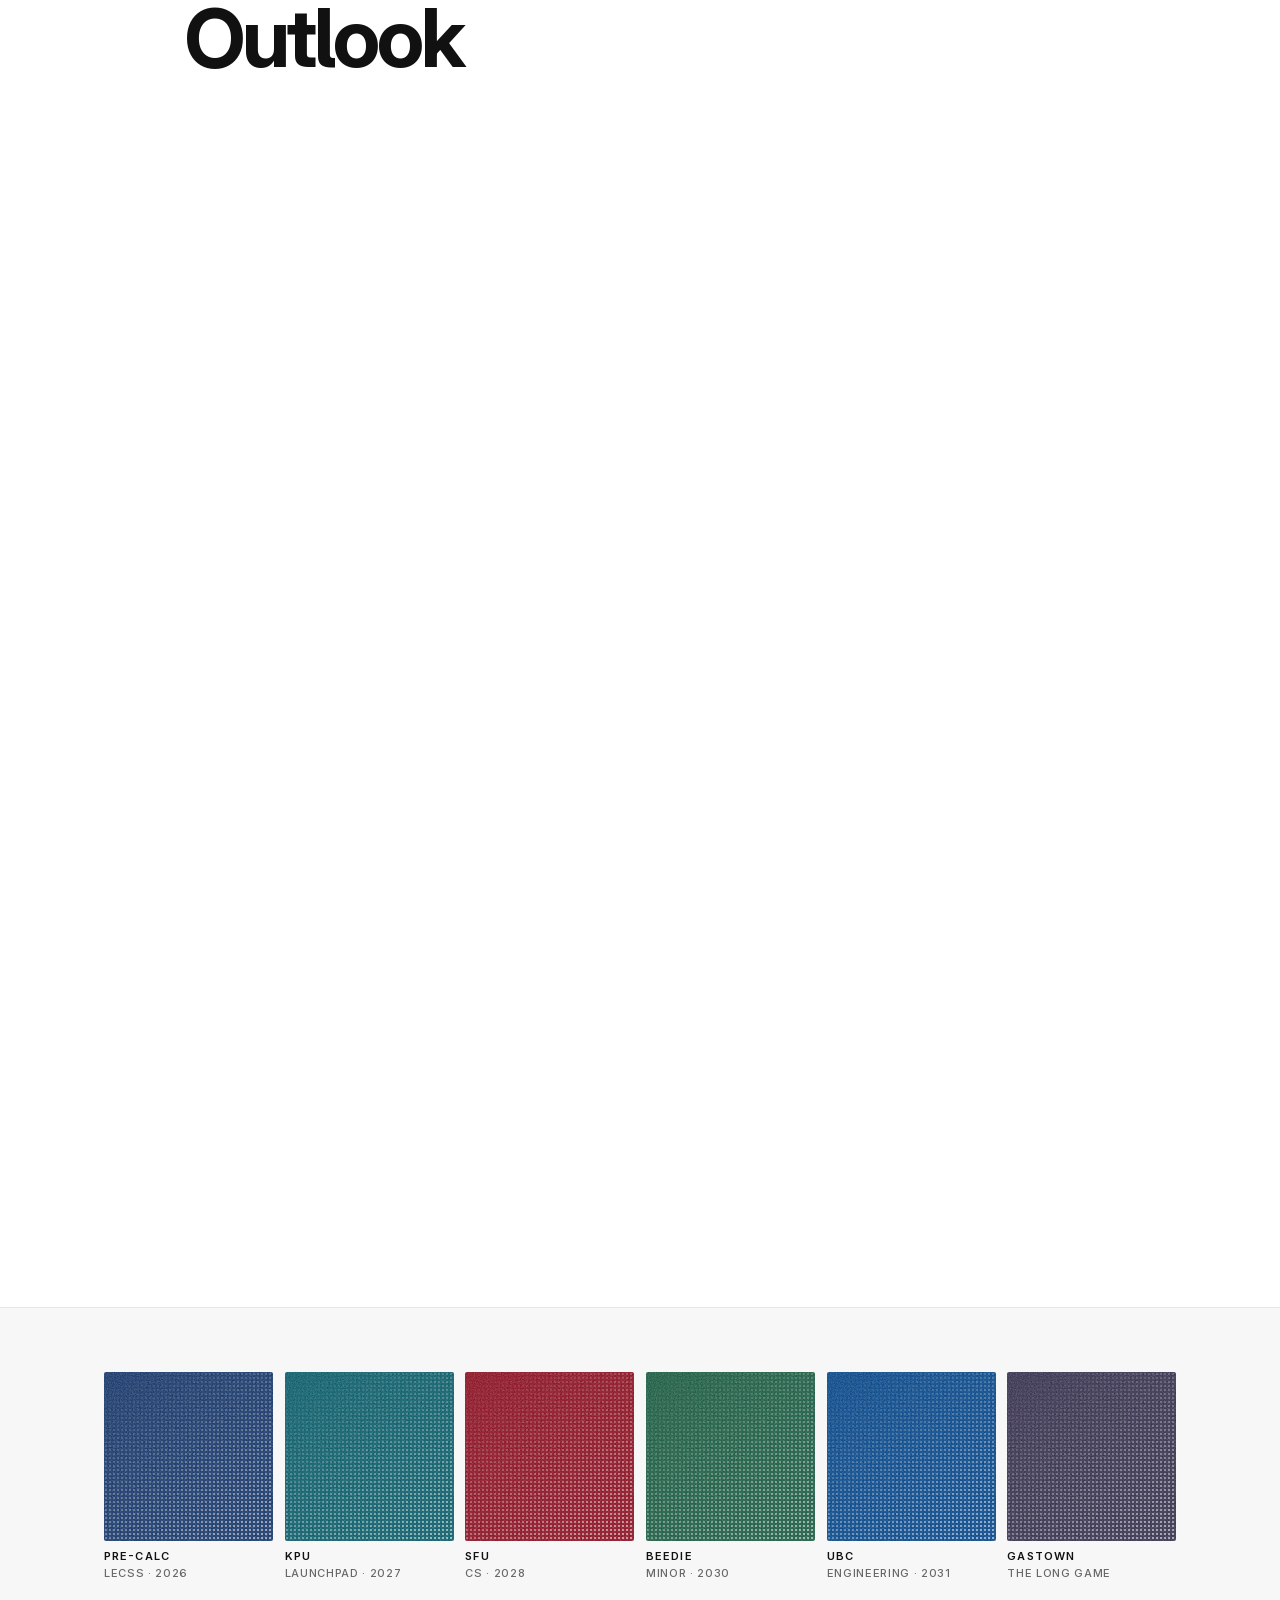
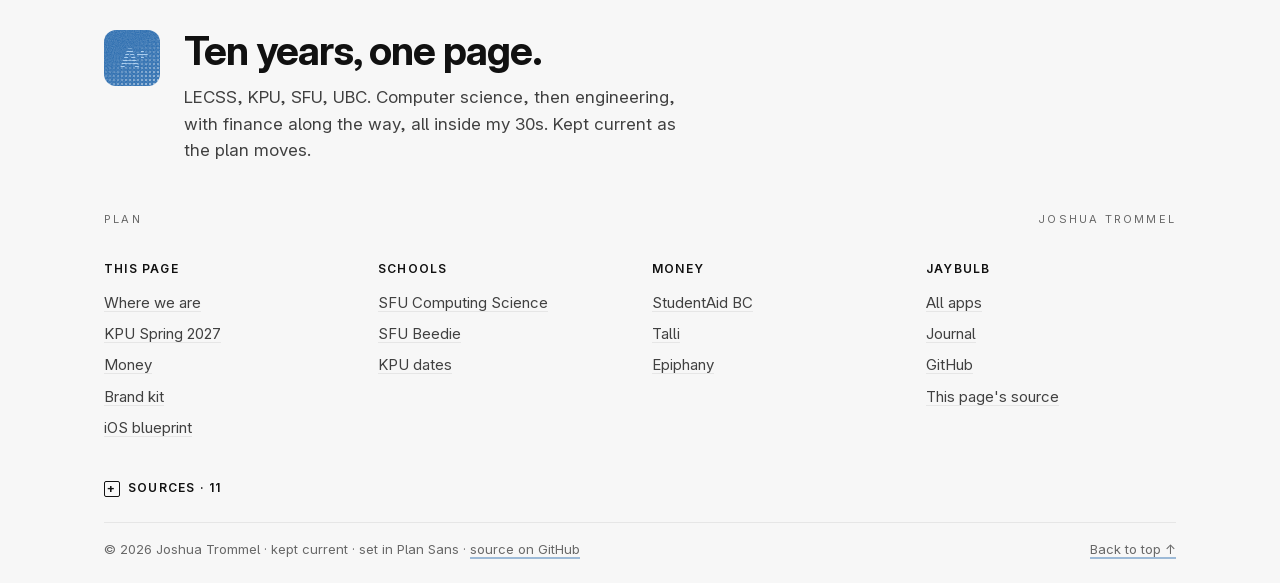
==== commit 62871c9b: "Mobile-first iOS screens carousel; quieter footer; glyph print-in, tilt, parallax and halftone hover" ====
--- a/index.html
+++ b/index.html
@@ -314,7 +314,7 @@
       <div><h3>Money</h3><ul><li><a href="https://studentaidbc.ca">StudentAid BC</a></li><li><a href="https://talli.jaybulb.com">Talli</a></li><li><a href="https://epiphany.jaybulb.com">Epiphany</a></li></ul></div>
       <div><h3>Jaybulb</h3><ul><li><a href="https://jaybulb.com">All apps</a></li><li><a href="https://journal.jaybulb.com">Journal</a></li><li><a href="https://github.com/nulljosh">GitHub</a></li><li><a href="https://github.com/nulljosh/plan">This page's source</a></li></ul></div>
     </div>
-    <details class="foot-sources" id="sources"><summary>Sources · 12</summary><ul>
+    <details class="foot-sources" id="sources"><summary>Sources · 11</summary><ul>
       <li>KPU Spring 2027 dates and deadlines — <a href="https://www.kpu.ca/registration/dates">kpu.ca/registration/dates</a>; sections and CRNs from KPU Banner class search, 2026-11-05</li>
       <li>SFU Computing Science admission &amp; tuition — <a href="https://www.sfu.ca/students/calendar/2026/fall/fees-and-regulations/tuition-fees/undergraduate.html">sfu.ca/computing</a></li>
       <li>StudentAid BC disability funding — <a href="https://studentaidbc.ca/explore/grants-scholarships/canada-student-grant-services-and-equipment-students-disabilities">studentaidbc.ca (CSG-DSE)</a></li>
@@ -346,7 +346,7 @@
   var spy = new IntersectionObserver(function(entries){
     entries.forEach(function(e){ if (e.isIntersecting) { for (var k in links) links[k].classList.toggle('on', k === e.target.id); } });
   }, { rootMargin: '-40% 0px -55% 0px' });
-  document.querySelectorAll('.part').forEach(function(el){ spy.observe(el); });
+  document.querySelectorAll('.part,.foot-band').forEach(function(el){ spy.observe(el); });
 
 })();
 </script>
@@ -359,5 +359,6 @@
 b.style.setProperty('--p',p);b.setAttribute('role','progressbar');b.setAttribute('aria-valuenow',Math.round(p*100));b.title=Math.round(p*100)+'% done';});
 </script>
 <script src="scroll.js" defer></script>
+<script src="glyphs.js" defer></script>
 </body>
 </html>
--- a/plan.css
+++ b/plan.css
@@ -125,15 +125,15 @@
 .foot-story h2{font-family:var(--display);font-size:clamp(28px,3.4vw,40px);font-weight:700;letter-spacing:-.025em;line-height:1.05;margin:0 0 var(--sp-3);color:var(--color-text)}
 .foot-story p{margin:0;max-width:52ch;font-size:17px}
 .foot-rule{display:flex;align-items:center;gap:var(--sp-4);font-family:var(--display);font-size:11px;letter-spacing:.2em;text-transform:uppercase;white-space:nowrap;color:var(--muted)}
-.foot-rule::before{content:"";order:1;flex:1;height:2px;background:var(--bulb)}
+.foot-rule::before{content:"";order:1;flex:1;height:1px;background:linear-gradient(90deg,var(--bulb) 0 32px,var(--line) 32px)}
 .foot-rule>:first-child{order:0}.foot-rule>:last-child{order:2}
 .foot-dir{display:grid;grid-template-columns:repeat(4,1fr);gap:var(--sp-5);padding:var(--sp-6) 0}
 .foot-dir h3{font-family:var(--display);font-size:12px;font-weight:600;letter-spacing:.1em;text-transform:uppercase;margin:0 0 var(--sp-3);color:var(--color-text)}
 .foot-dir ul{list-style:none;margin:0;padding:0}
 .foot-dir li{margin:var(--sp-2) 0}
-.foot-dir a{text-decoration-color:var(--bulb)}
-.foot-dir a:hover{text-decoration-color:var(--color-text)}
-.foot-meta{margin:0;padding-top:var(--sp-4);border-top:1px solid color-mix(in srgb,var(--bulb-deep) 25%,transparent);font-size:13px;color:var(--muted);display:flex;flex-wrap:wrap;gap:var(--sp-2) var(--sp-5);justify-content:space-between}
+.foot-dir a{text-decoration-color:var(--line);text-decoration-thickness:1px}
+.foot-dir a:hover{text-decoration-color:var(--plan)}
+.foot-meta{margin:0;padding-top:var(--sp-4);border-top:1px solid var(--line);font-size:13px;color:var(--muted);display:flex;flex-wrap:wrap;gap:var(--sp-2) var(--sp-5);justify-content:space-between}
 @media(max-width:760px){.foot{padding:var(--sp-7) var(--sp-4) var(--sp-5)}.foot-story{grid-template-columns:1fr}.foot-dir{grid-template-columns:1fr 1fr}.foot-rule{flex-wrap:wrap;white-space:normal}.foot-rule::before{flex-basis:100%;order:-1}}
 
 @media(prefers-reduced-motion:no-preference){
@@ -192,7 +192,27 @@
   -webkit-mask:var(--img) center/var(--fit,58%) no-repeat;mask:var(--img) center/var(--fit,58%) no-repeat;transition:transform .6s var(--ease,ease)}
 .art::after{content:"";position:absolute;inset:0;background:radial-gradient(circle,rgba(255,255,255,.55) .9px,transparent 1.35px) 0 0/4px 4px;
   -webkit-mask:linear-gradient(150deg,transparent 35%,#000 100%);mask:linear-gradient(150deg,transparent 35%,#000 100%)}
-a:hover > .art::before,.glyph:hover .art::before{transform:scale(1.06)}
+a:hover > .art::before{transform:scale(1.06)}
+/* Glyph motion (footer + brand kit). Entrance: each tile prints in top-down, scanline by scanline,
+   staggered left to right. Hover: the tile tilts toward the cursor, the glyph floats on its own
+   depth (parallax), a halftone wash sweeps across, and a chapter-colour rule draws under the caption.
+   glyphs.js feeds --mx/--my (-1..1). Reduced motion: none of it. */
+@media(prefers-reduced-motion:no-preference){
+  .glyphs li{--i:0}.glyphs li:nth-child(2){--i:1}.glyphs li:nth-child(3){--i:2}.glyphs li:nth-child(4){--i:3}.glyphs li:nth-child(5){--i:4}.glyphs li:nth-child(6){--i:5}
+  .glyph .art{--mx:0;--my:0;--lift:0;transform:perspective(700px) translateY(calc(var(--lift)*-6px)) rotateX(calc(var(--my)*-7deg)) rotateY(calc(var(--mx)*9deg));
+    transition:transform .7s cubic-bezier(.2,.9,.25,1),box-shadow .7s cubic-bezier(.2,.9,.25,1);will-change:transform}
+  .glyph .art::before{transform:translate(calc(var(--mx)*7px),calc(var(--my)*7px)) scale(calc(1 + var(--lift)*.07));
+    transition:transform .7s cubic-bezier(.34,1.45,.5,1),clip-path 1.1s steps(22,end) calc(var(--i)*110ms + 150ms)}
+  .glyph .art::after{-webkit-mask-image:linear-gradient(150deg,transparent 0 56%,#000 100%);mask-image:linear-gradient(150deg,transparent 0 56%,#000 100%);-webkit-mask-size:220% 220%;mask-size:220% 220%;-webkit-mask-position:100% 100%;mask-position:100% 100%;transition:-webkit-mask-position 1s cubic-bezier(.2,.8,.2,1),mask-position 1s cubic-bezier(.2,.8,.2,1)}
+  .glyph:hover .art,.glyph.tilt .art{--lift:1;box-shadow:0 18px 32px -20px color-mix(in srgb,var(--ch,var(--plan)) 70%,transparent)}
+  .glyph:hover .art::after,.glyph.tilt .art::after{-webkit-mask-position:0 0;mask-position:0 0}
+  .glyph.tilt figcaption::before{transform:scaleX(1)}
+  html.js .glyphs:not(.in-view) .art::before{clip-path:inset(0 0 100% 0)}
+  .glyphs .art::before{clip-path:inset(0)}
+  .glyph figcaption{position:relative}
+  .glyph figcaption::before{content:"";position:absolute;left:0;top:-5px;height:2px;width:100%;background:var(--ch,var(--plan));transform:scaleX(0);transform-origin:left;transition:transform .5s cubic-bezier(.2,.8,.2,1)}
+  .glyph:hover figcaption::before{transform:scaleX(1)}
+}
 .g-precalc{--img:url(brand/glyphs/precalc.svg)} .g-kpu{--img:url(brand/glyphs/kpu.svg)} .g-sfu{--img:url(brand/glyphs/sfu.svg)}
 .g-beedie{--img:url(brand/glyphs/beedie.svg)} .g-ubc{--img:url(brand/glyphs/ubc.svg)} .g-gastown{--img:url(brand/glyphs/gastown.svg)}
 .g-mark{--img:url(brand/icon-mono.svg);--fit:64%}
@@ -212,7 +232,7 @@
 .foot-sources[open] summary::before{content:"\2212"}
 .foot-sources ul{margin:var(--sp-4) 0 0;padding:0;list-style:none;columns:2 22rem;column-gap:var(--sp-6);font-size:13px;line-height:1.5}
 .foot-sources li{break-inside:avoid;margin:0 0 var(--sp-2);color:var(--muted)}
-.foot-sources a{text-decoration-color:var(--bulb)}
+.foot-sources a{text-decoration-color:var(--line);text-decoration-thickness:1px}.foot-sources a:hover{text-decoration-color:var(--plan)}
 
 /* ── Brand kit page ─────────────────────────────────────────────────────────── */
 .swatches{display:grid;grid-template-columns:repeat(auto-fill,minmax(9.5rem,1fr));gap:var(--sp-3);margin:0;padding:0;list-style:none}
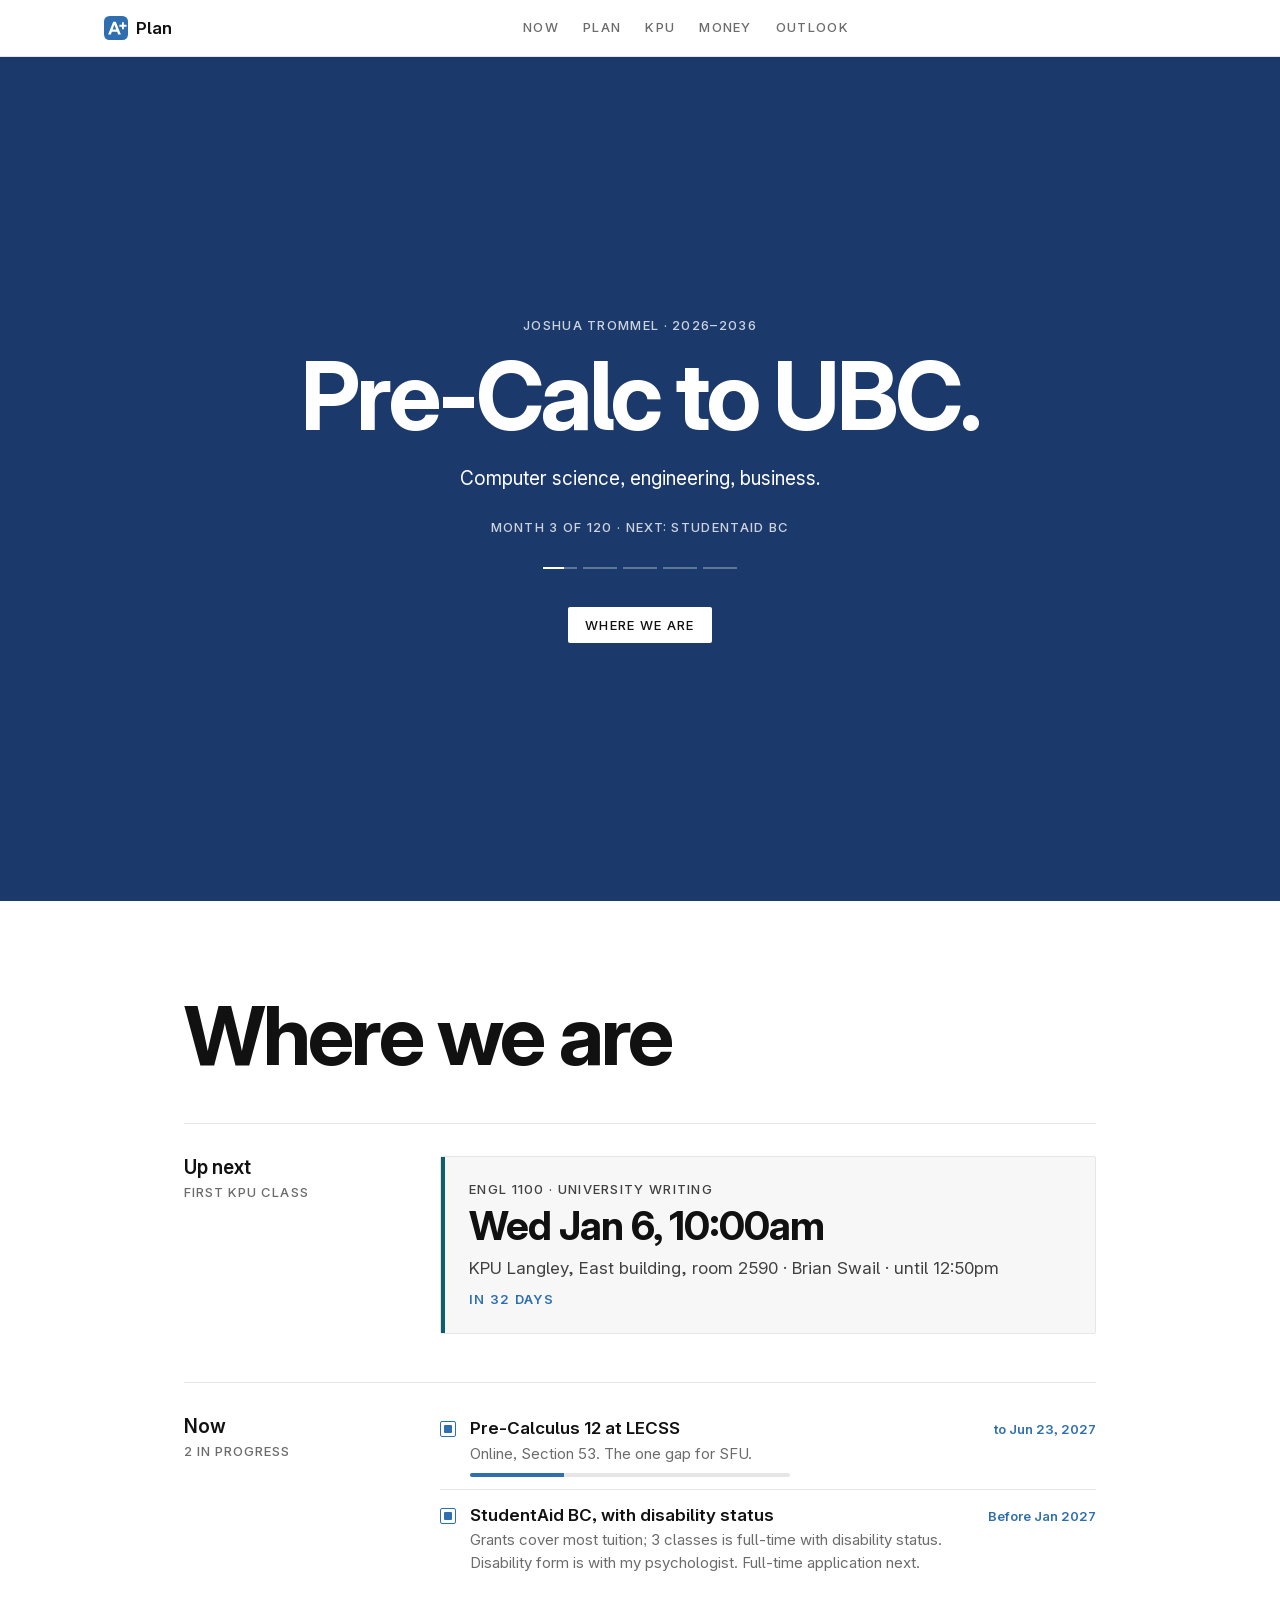
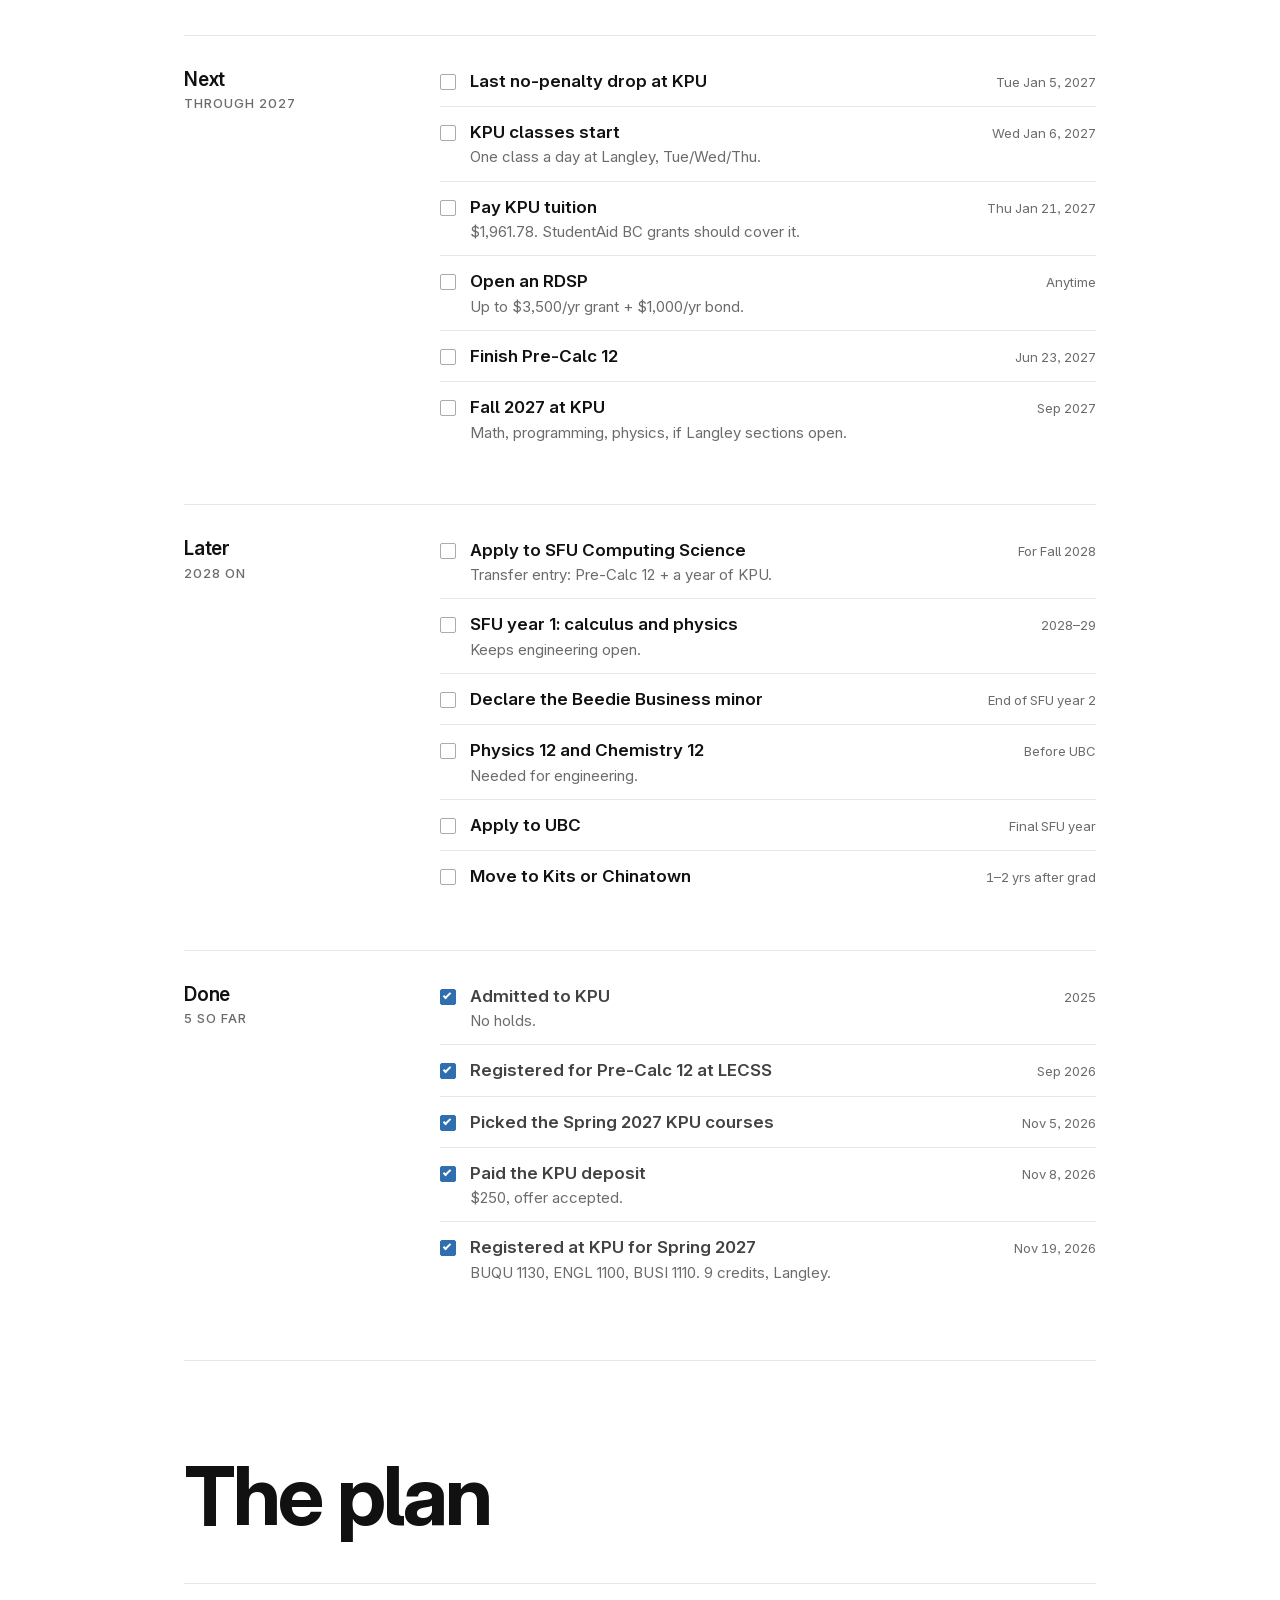
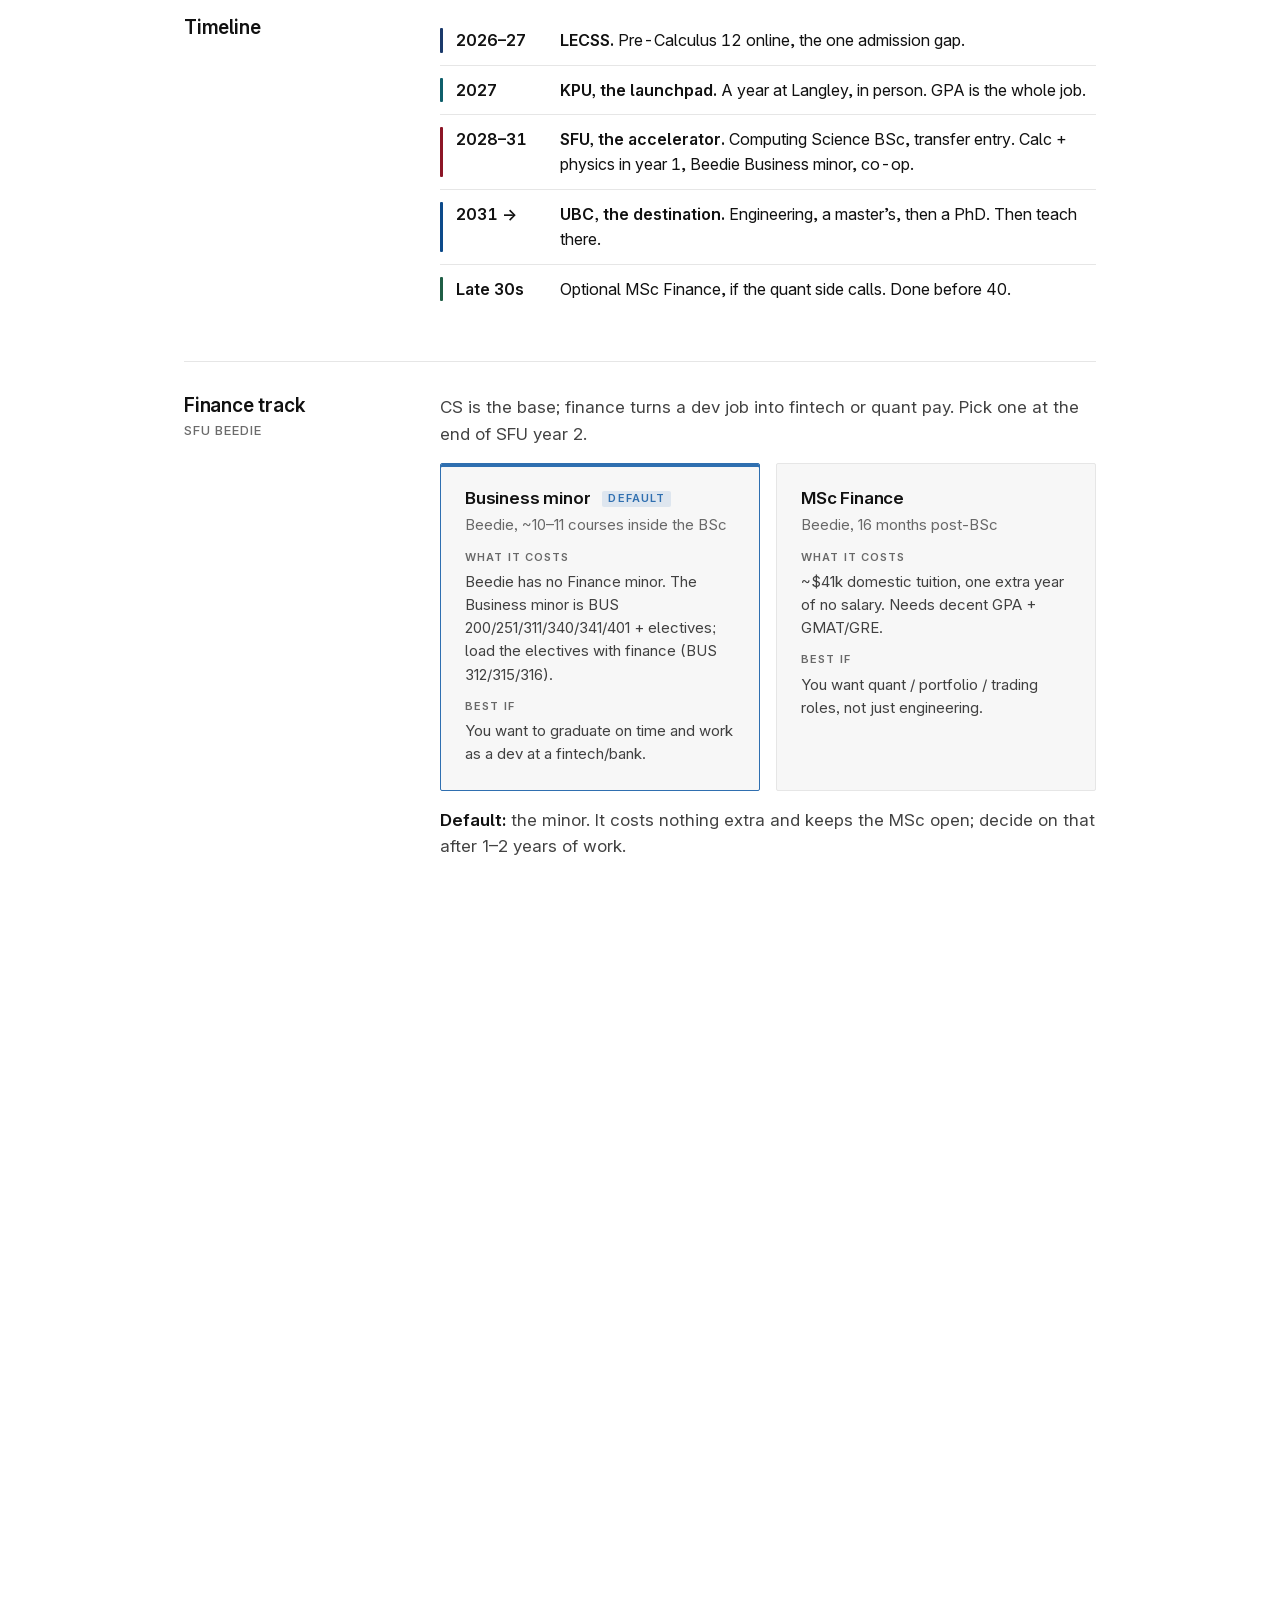
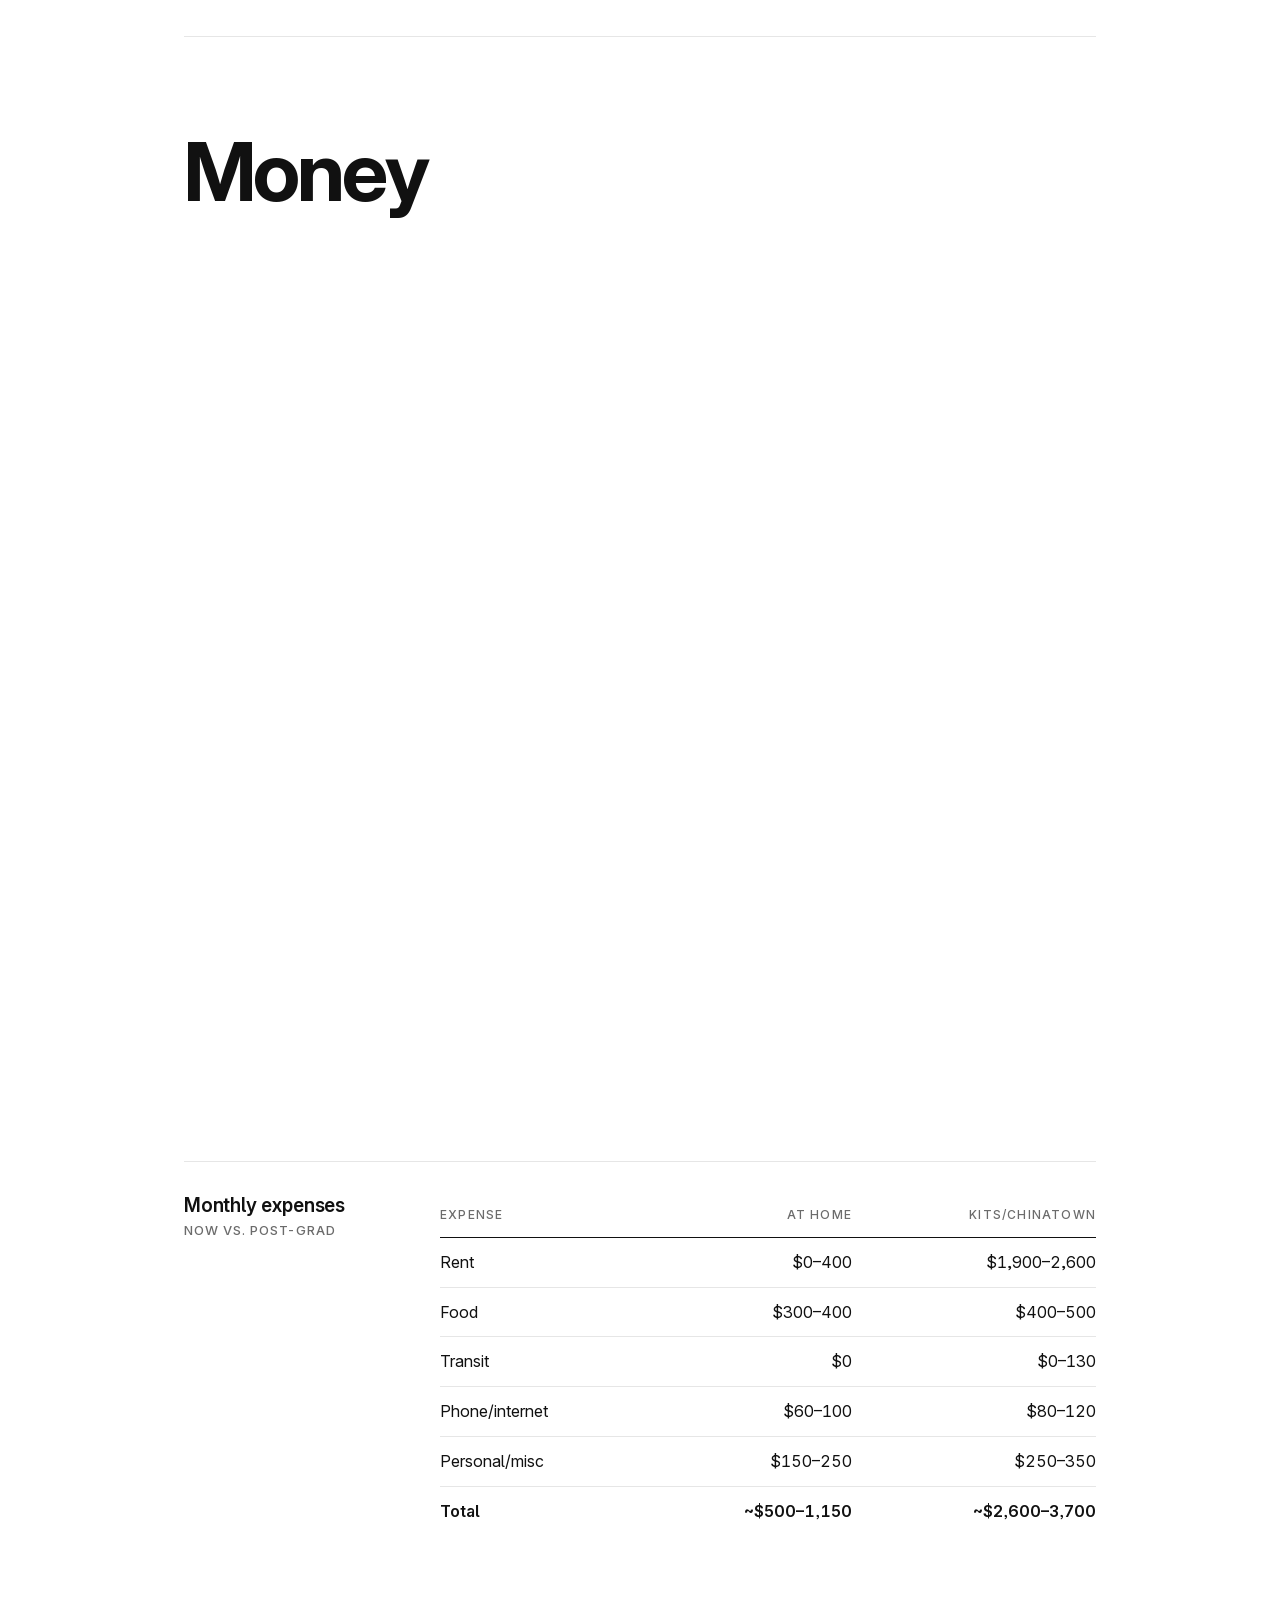
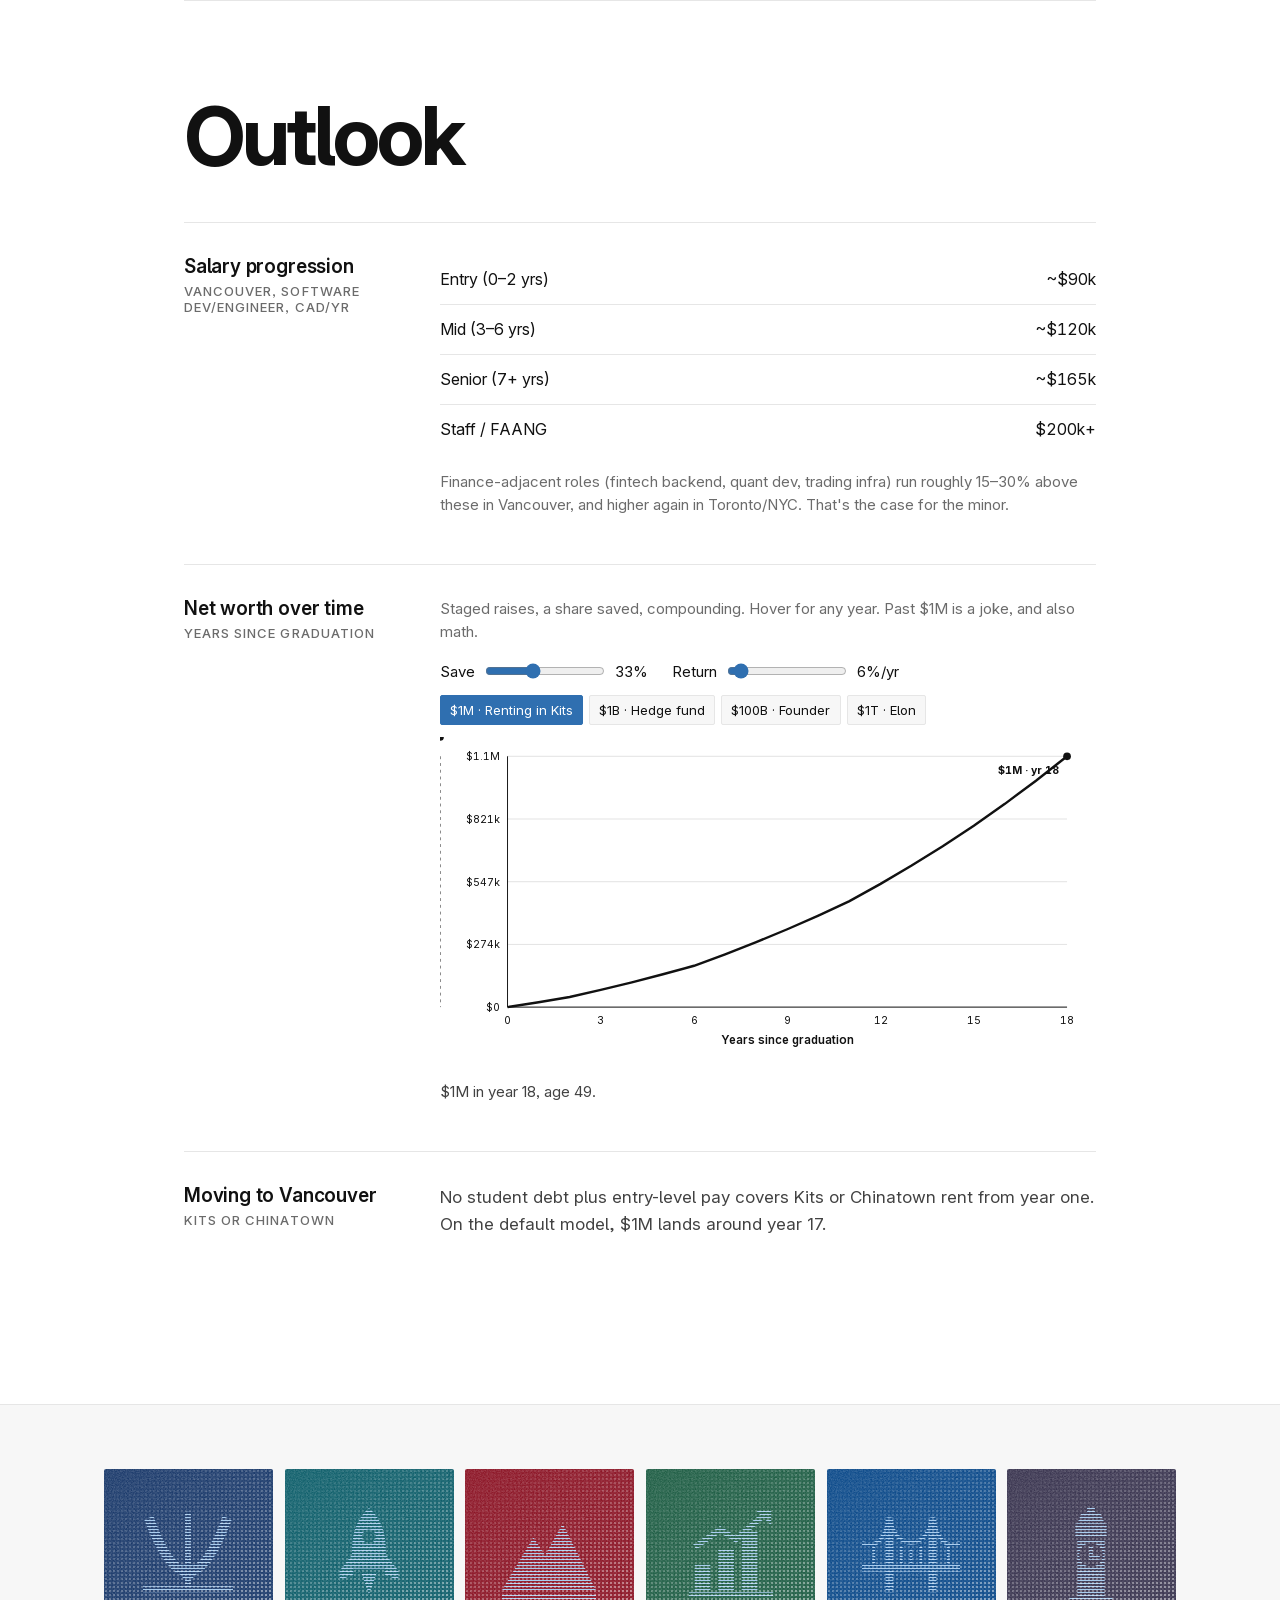
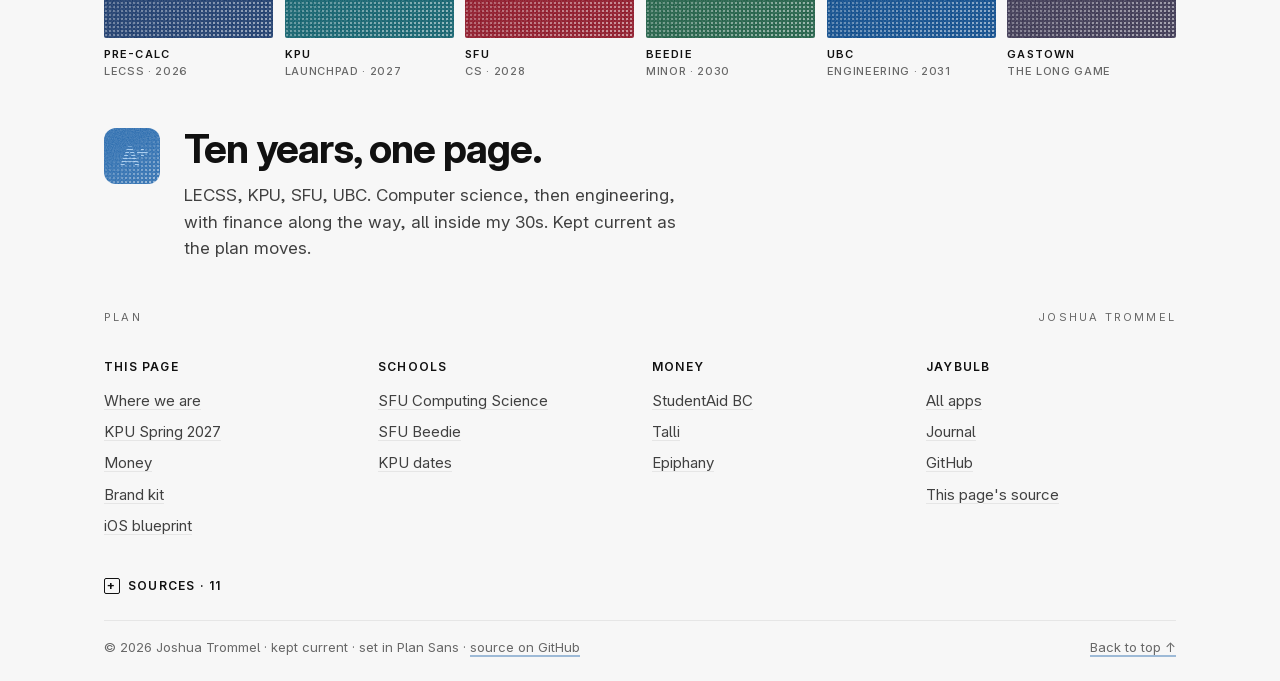
==== commit 38b44928: "Tuition amount on the checklist; deposit marked done Co-Authored-By: Claude Opus 5.5 <noreply@anthro" ====
--- a/index.html
+++ b/index.html
@@ -87,7 +87,7 @@
     <ol class="tasks">
       <li><i class="tick"></i><div><b>Last no-penalty drop at KPU</b></div><span class="due">Tue Jan 5, 2027</span></li>
       <li><i class="tick"></i><div><b>KPU classes start</b><span class="d">One class a day at Langley, Tue/Wed/Thu.</span></div><span class="due">Wed Jan 6, 2027</span></li>
-      <li><i class="tick"></i><div><b>Pay KPU fees</b></div><span class="due">Thu Jan 21, 2027</span></li>
+      <li><i class="tick"></i><div><b>Pay KPU tuition</b><span class="d">$1,961.78. StudentAid BC grants should cover it.</span></div><span class="due">Thu Jan 21, 2027</span></li>
       <li><i class="tick"></i><div><b>Open an RDSP</b><span class="d">Up to $3,500/yr grant + $1,000/yr bond.</span></div><span class="due">Anytime</span></li>
       <li><i class="tick"></i><div><b>Finish Pre-Calc 12</b></div><span class="due">Jun 23, 2027</span></li>
       <li><i class="tick"></i><div><b>Fall 2027 at KPU</b><span class="d">Math, programming, physics, if Langley sections open.</span></div><span class="due">Sep 2027</span></li>
@@ -107,11 +107,12 @@
   </div>
 
   <div class="sec">
-    <h3>Done<small><span class="count">4</span> so far</small></h3>
+    <h3>Done<small><span class="count">5</span> so far</small></h3>
     <ol class="tasks">
       <li class="done"><i class="tick"></i><div><b>Admitted to KPU</b><span class="d">No holds.</span></div><span class="due">2025</span></li>
       <li class="done"><i class="tick"></i><div><b>Registered for Pre-Calc 12 at LECSS</b></div><span class="due">Sep 2026</span></li>
       <li class="done"><i class="tick"></i><div><b>Picked the Spring 2027 KPU courses</b></div><span class="due">Nov 5, 2026</span></li>
+      <li class="done"><i class="tick"></i><div><b>Paid the KPU deposit</b><span class="d">$250, offer accepted.</span></div><span class="due">Nov 8, 2026</span></li>
       <li class="done"><i class="tick"></i><div><b>Registered at KPU for Spring 2027</b><span class="d">BUQU 1130, ENGL 1100, BUSI 1110. 9 credits, Langley.</span></div><span class="due">Nov 19, 2026</span></li>
     </ol>
   </div>
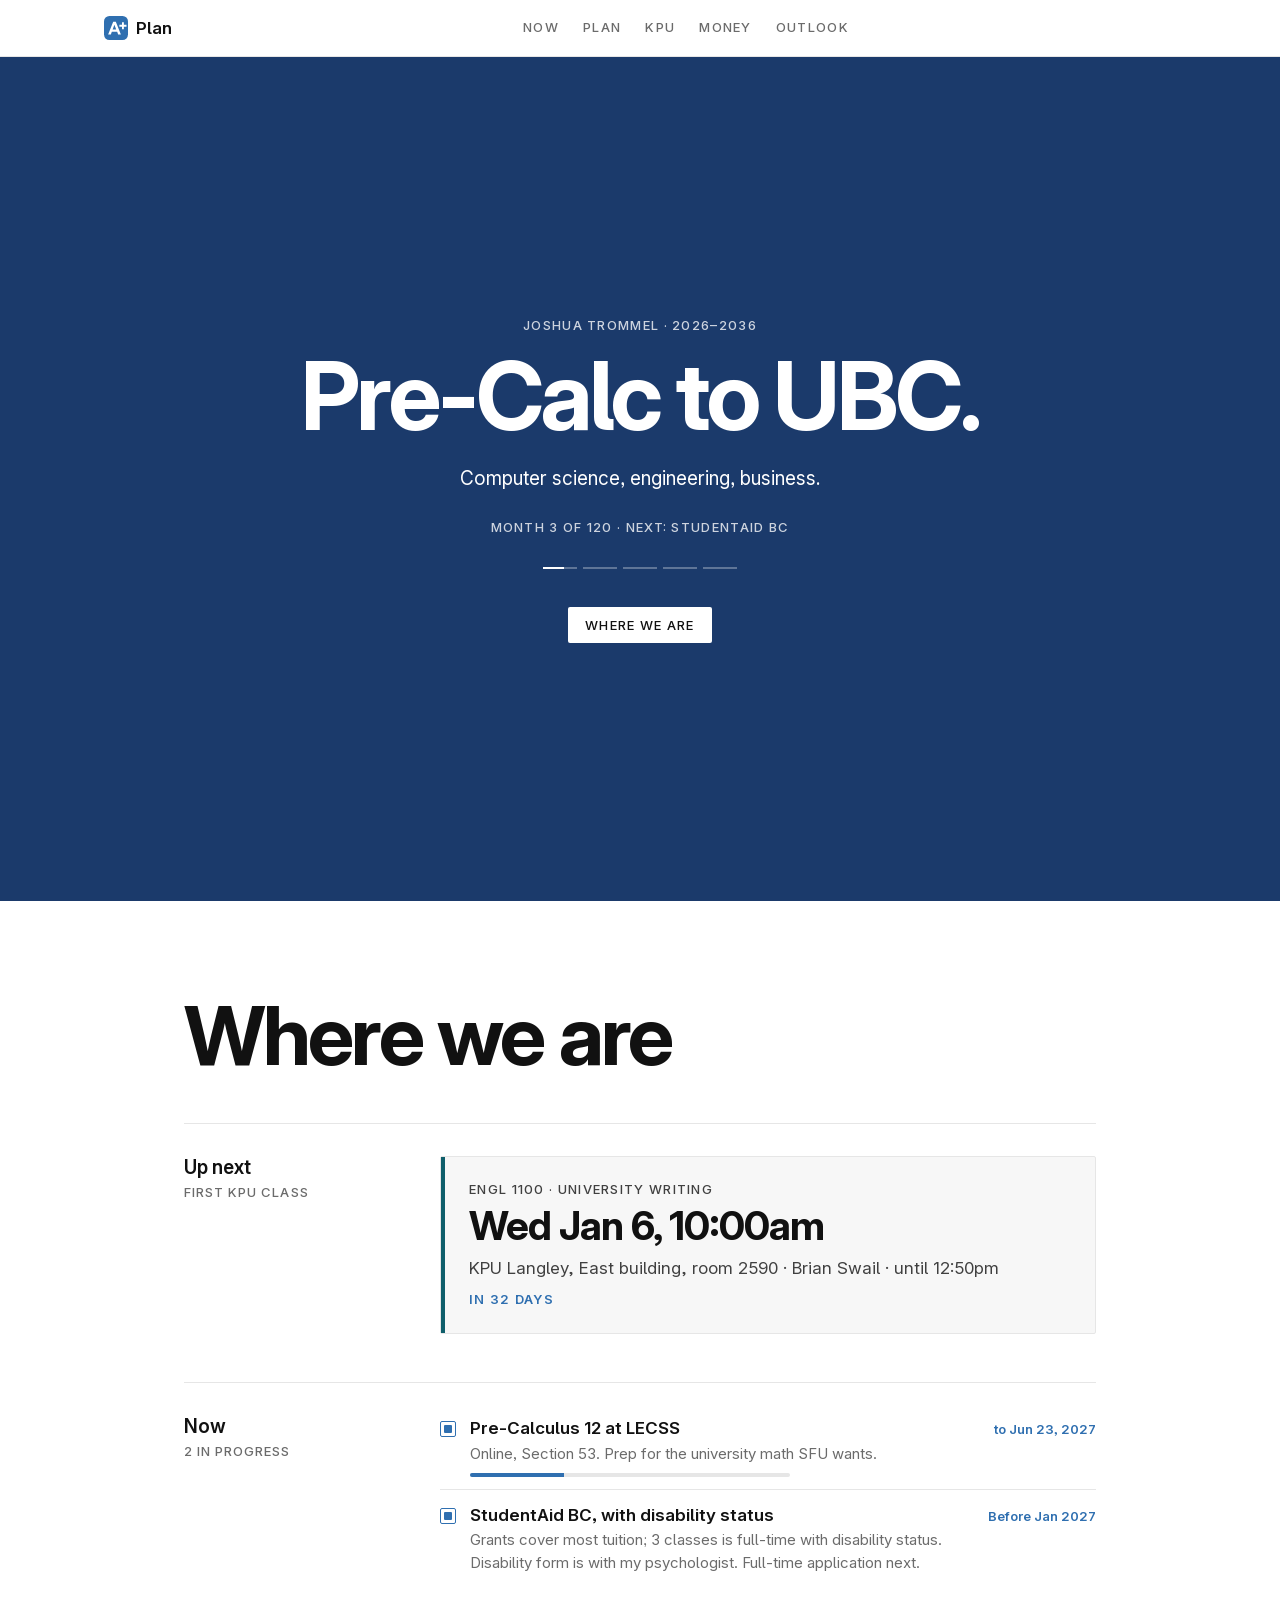
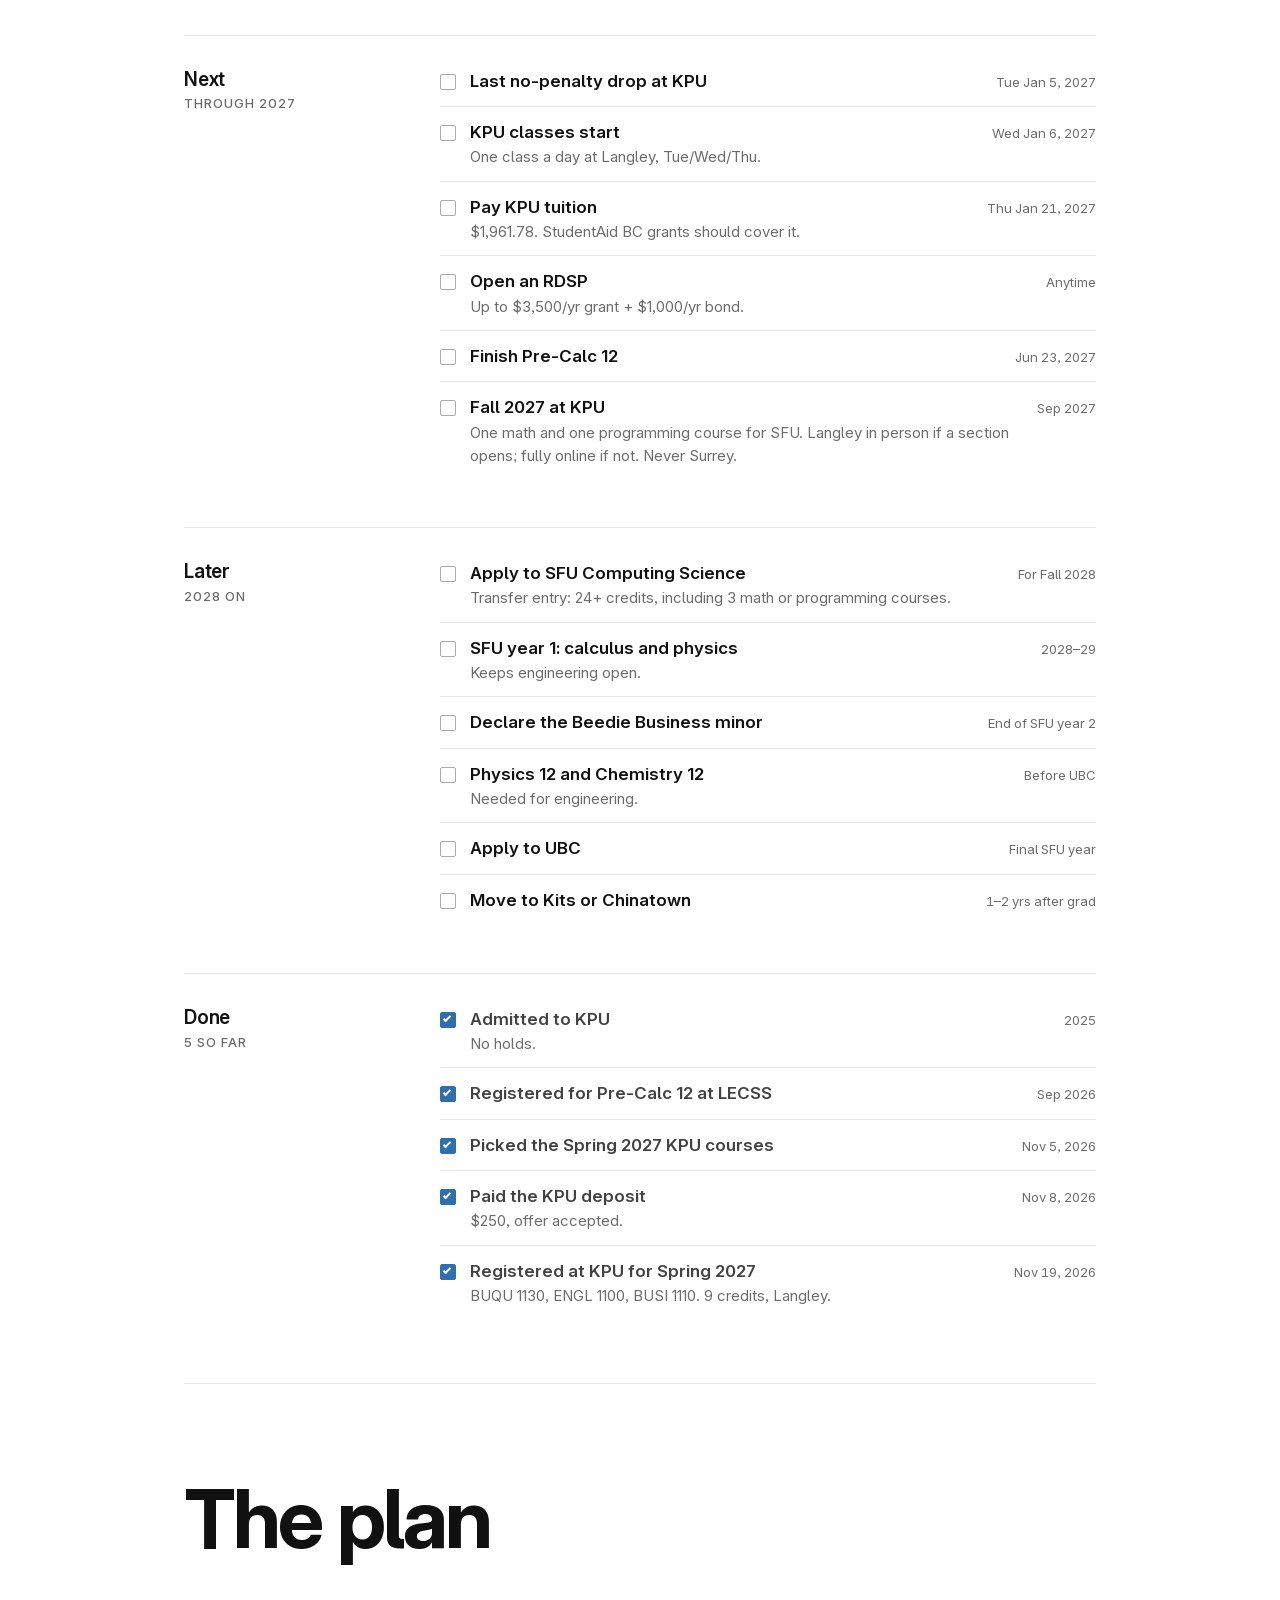
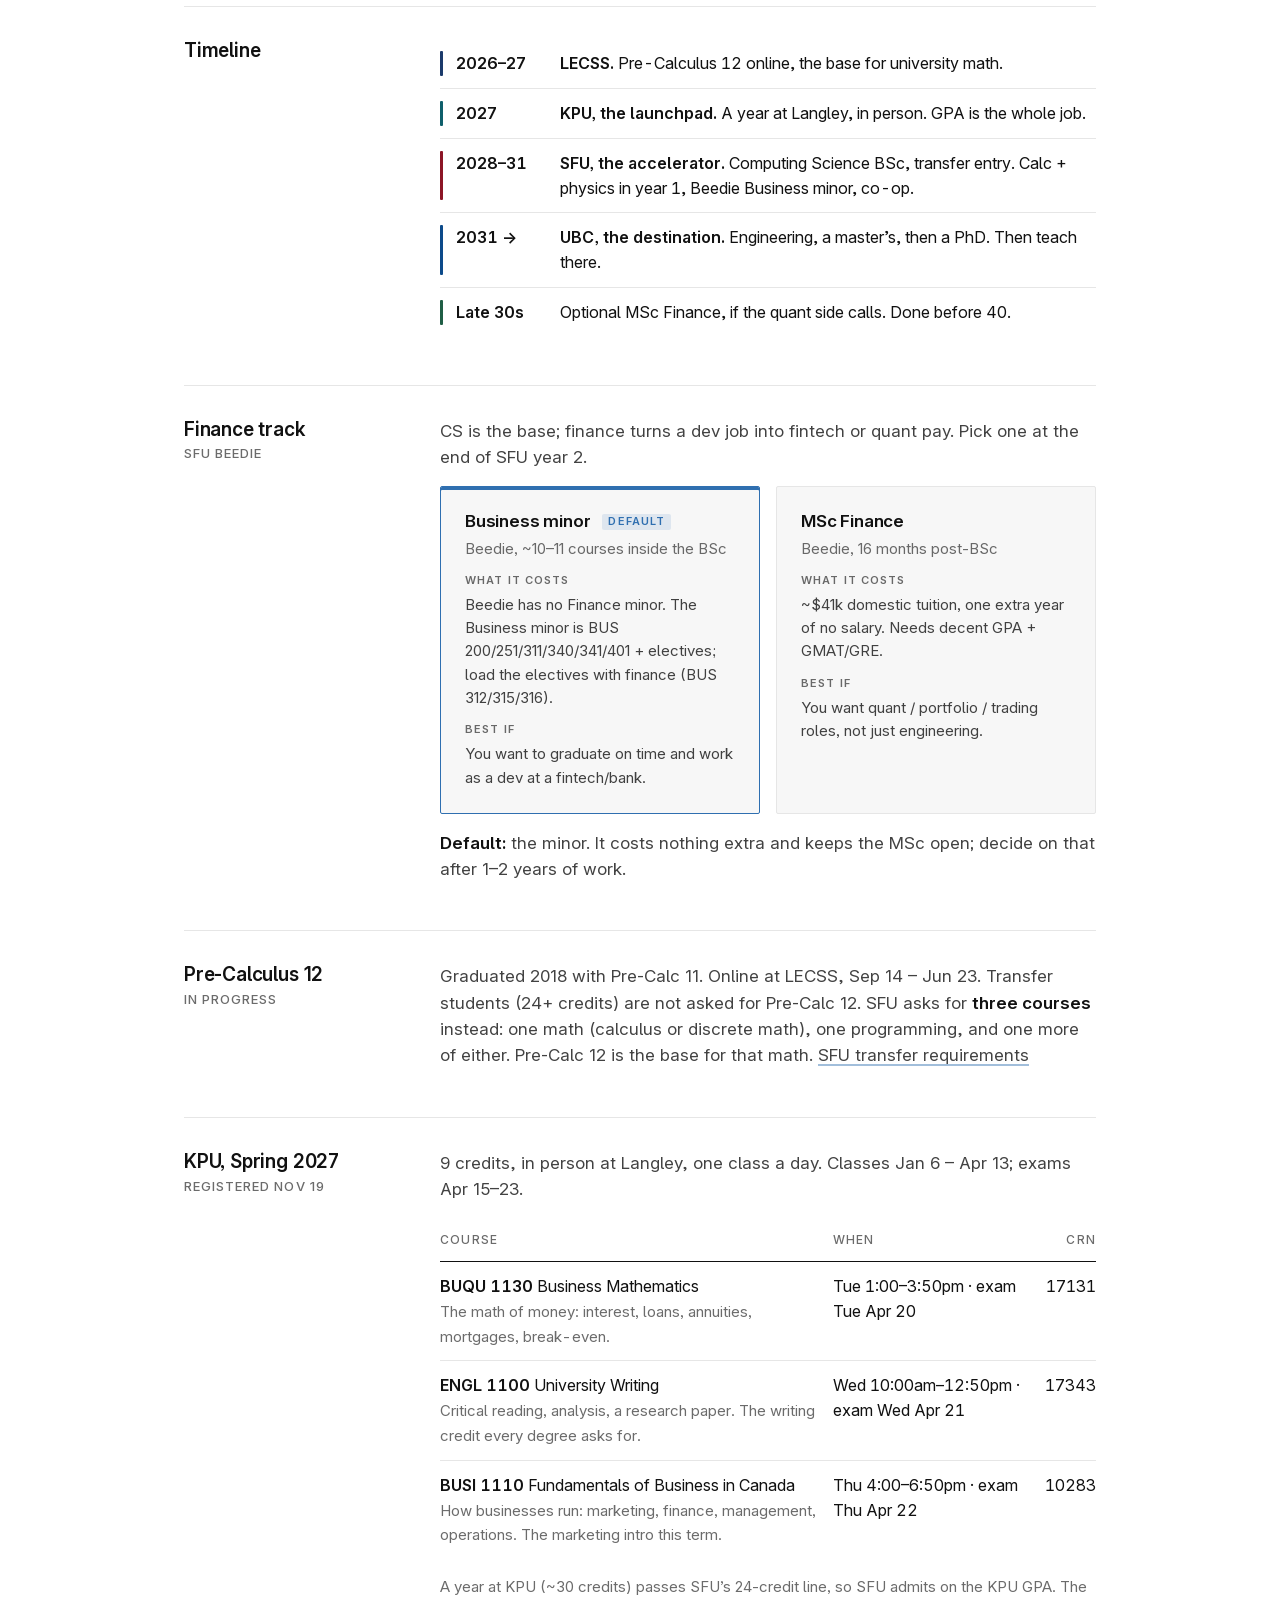
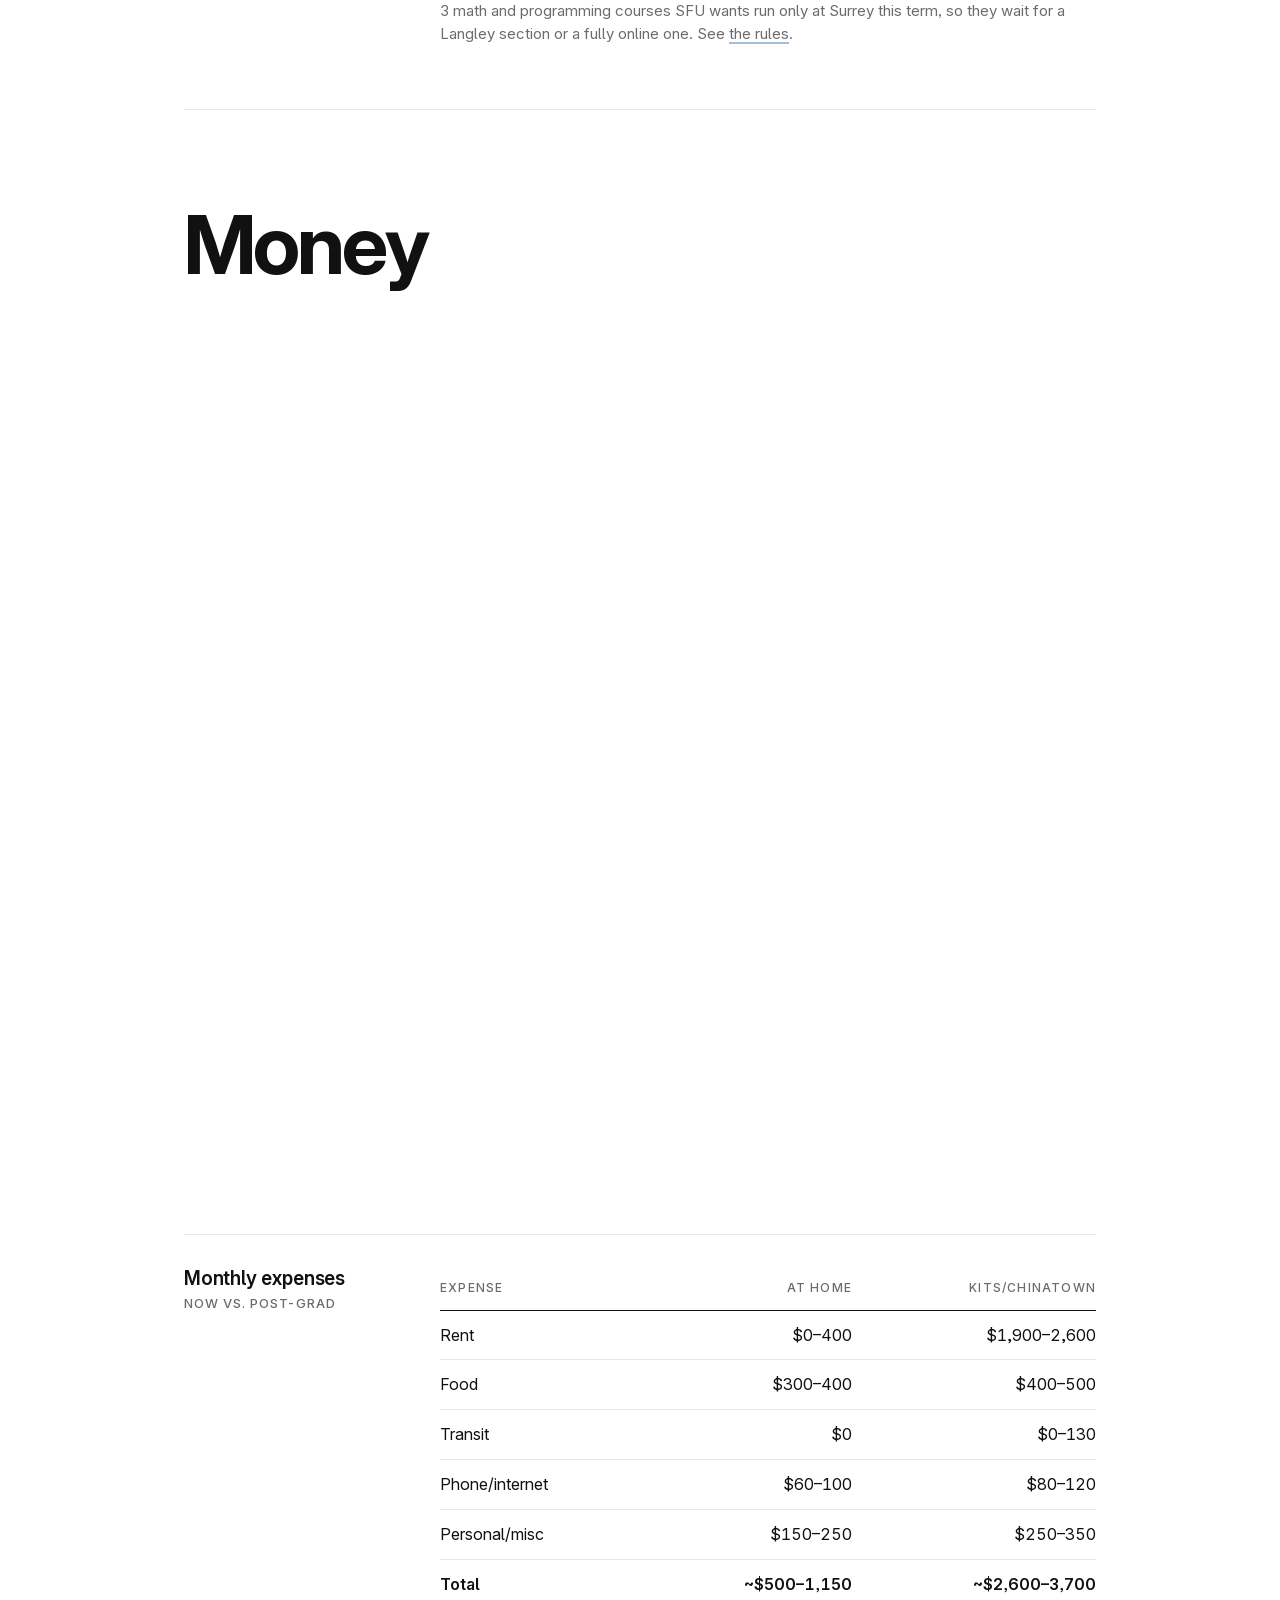
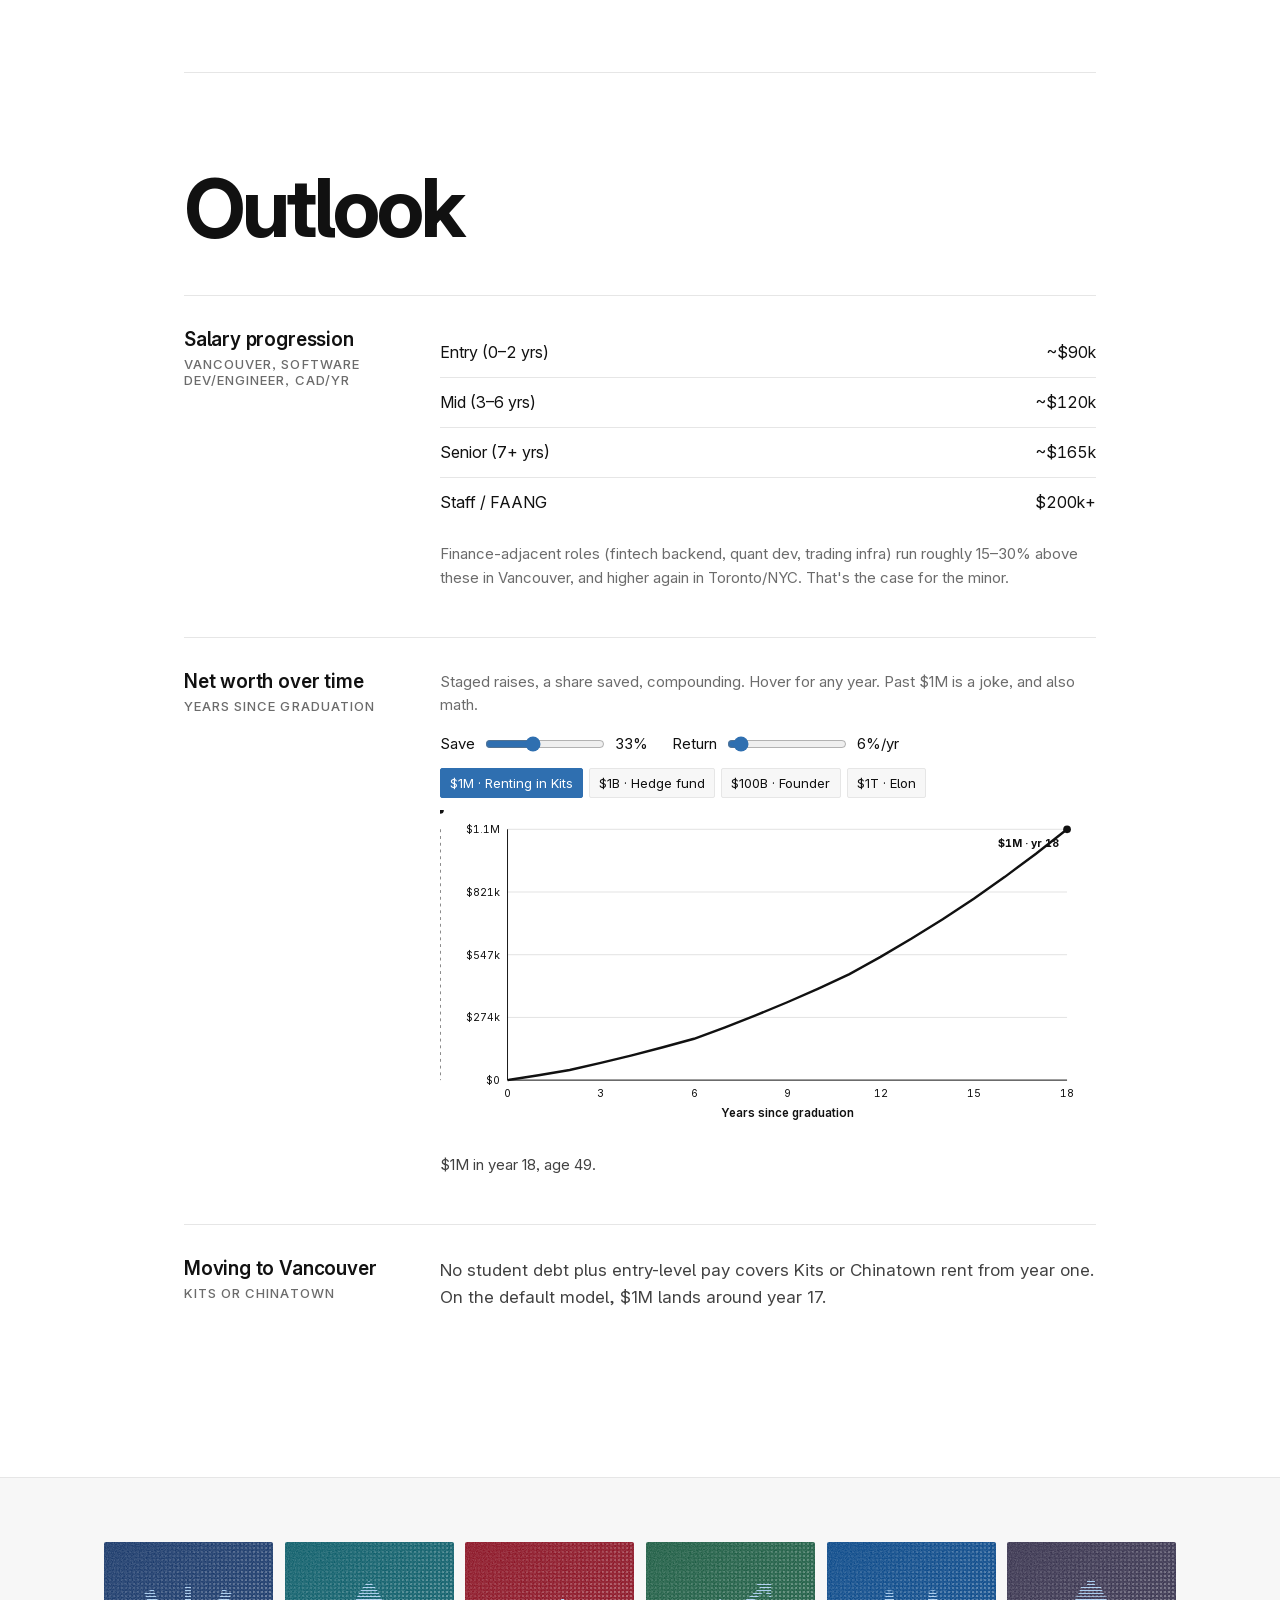
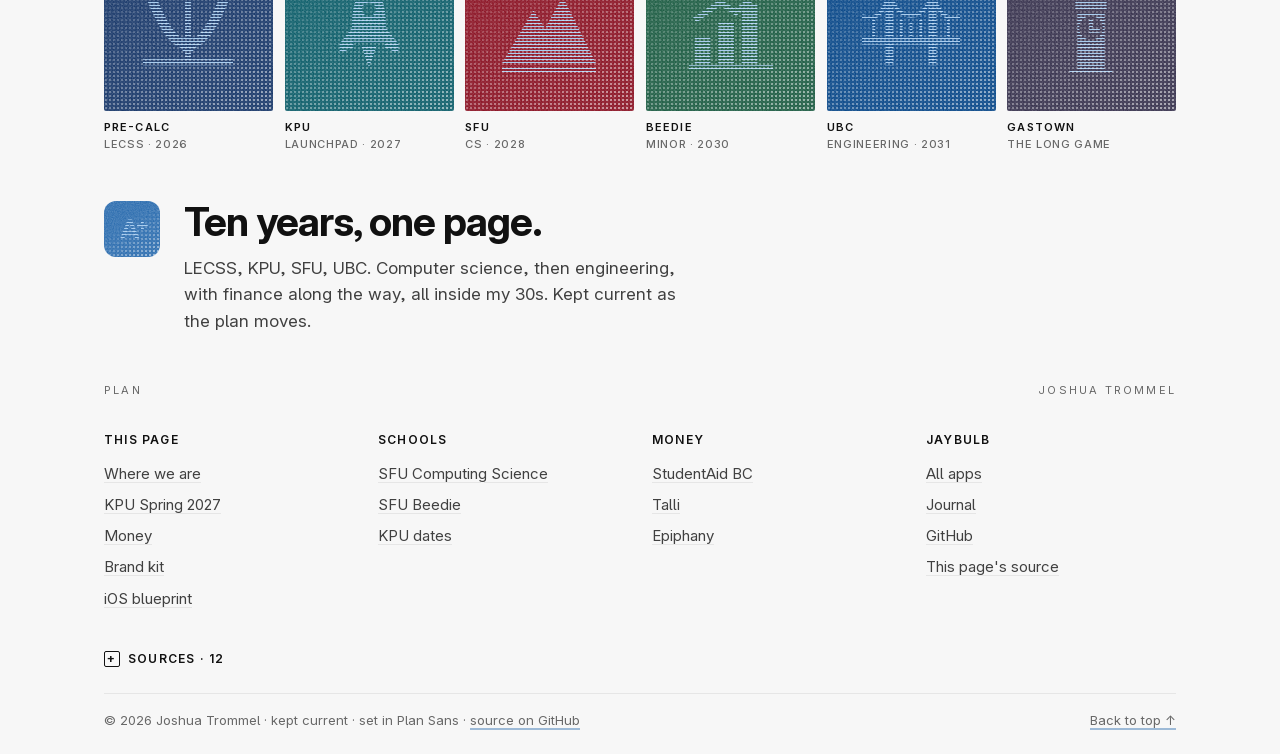
==== commit 9ac72b73: "Add RULES.md; fix SFU CS transfer requirements Langley only, never Surrey; online only as a fallback" ====
--- a/index.html
+++ b/index.html
@@ -77,7 +77,7 @@
   <div class="sec">
     <h3>Now<small><span class="count">2</span> in progress</small></h3>
     <ol class="tasks">
-      <li class="now"><i class="tick"></i><div><b>Pre-Calculus 12 at LECSS</b><span class="d">Online, Section 53. The one gap for SFU.</span><span class="bar" data-from="2026-09-14" data-to="2027-06-23"><i></i></span></div><span class="due">to Jun 23, 2027</span></li>
+      <li class="now"><i class="tick"></i><div><b>Pre-Calculus 12 at LECSS</b><span class="d">Online, Section 53. Prep for the university math SFU wants.</span><span class="bar" data-from="2026-09-14" data-to="2027-06-23"><i></i></span></div><span class="due">to Jun 23, 2027</span></li>
       <li class="now"><i class="tick"></i><div><b>StudentAid BC, with disability status</b><span class="d">Grants cover most tuition; 3 classes is full-time with disability status. Disability form is with my psychologist. Full-time application next.</span></div><span class="due">Before Jan 2027</span></li>
     </ol>
   </div>
@@ -90,14 +90,14 @@
       <li><i class="tick"></i><div><b>Pay KPU tuition</b><span class="d">$1,961.78. StudentAid BC grants should cover it.</span></div><span class="due">Thu Jan 21, 2027</span></li>
       <li><i class="tick"></i><div><b>Open an RDSP</b><span class="d">Up to $3,500/yr grant + $1,000/yr bond.</span></div><span class="due">Anytime</span></li>
       <li><i class="tick"></i><div><b>Finish Pre-Calc 12</b></div><span class="due">Jun 23, 2027</span></li>
-      <li><i class="tick"></i><div><b>Fall 2027 at KPU</b><span class="d">Math, programming, physics, if Langley sections open.</span></div><span class="due">Sep 2027</span></li>
+      <li><i class="tick"></i><div><b>Fall 2027 at KPU</b><span class="d">One math and one programming course for SFU. Langley in person if a section opens; fully online if not. Never Surrey.</span></div><span class="due">Sep 2027</span></li>
     </ol>
   </div>
 
   <div class="sec">
     <h3>Later<small>2028 on</small></h3>
     <ol class="tasks">
-      <li><i class="tick"></i><div><b>Apply to SFU Computing Science</b><span class="d">Transfer entry: Pre-Calc 12 + a year of KPU.</span></div><span class="due">For Fall 2028</span></li>
+      <li><i class="tick"></i><div><b>Apply to SFU Computing Science</b><span class="d">Transfer entry: 24+ credits, including 3 math or programming courses.</span></div><span class="due">For Fall 2028</span></li>
       <li><i class="tick"></i><div><b>SFU year 1: calculus and physics</b><span class="d">Keeps engineering open.</span></div><span class="due">2028–29</span></li>
       <li><i class="tick"></i><div><b>Declare the Beedie Business minor</b></div><span class="due">End of SFU year 2</span></li>
       <li><i class="tick"></i><div><b>Physics 12 and Chemistry 12</b><span class="d">Needed for engineering.</span></div><span class="due">Before UBC</span></li>
@@ -124,7 +124,7 @@
   <div class="sec" id="timeline">
     <h3>Timeline</h3>
     <table>
-      <tr class="c-lecss"><td class="when">2026&ndash;27</td><td><strong>LECSS.</strong> Pre-Calculus 12 online, the one admission gap.</td></tr>
+      <tr class="c-lecss"><td class="when">2026&ndash;27</td><td><strong>LECSS.</strong> Pre-Calculus 12 online, the base for university math.</td></tr>
       <tr class="c-kpu"><td class="when">2027</td><td><strong>KPU, the launchpad.</strong> A year at Langley, in person. GPA is the whole job.</td></tr>
       <tr class="c-sfu"><td class="when">2028&ndash;31</td><td><strong>SFU, the accelerator.</strong> Computing Science BSc, transfer entry. Calc + physics in year 1, Beedie Business minor, co-op.</td></tr>
       <tr class="c-ubc"><td class="when">2031 &rarr;</td><td><strong>UBC, the destination.</strong> Engineering, a master&rsquo;s, then a PhD. Then teach there.</td></tr>
@@ -155,7 +155,7 @@
 
   <div class="sec">
     <h3>Pre-Calculus 12<small>In progress</small></h3>
-    <p>Graduated 2018 with Pre-Calc 11. SFU Computing Science needs <strong>Pre-Calculus 12</strong>; every other requirement is met. Online at LECSS, Sep 14 – Jun 23. <a href="https://www.sfu.ca/students/admission/admission-requirements/canadian-highschool/bc-yukon/computing-science.html">SFU requirements</a></p>
+    <p>Graduated 2018 with Pre-Calc 11. Online at LECSS, Sep 14 – Jun 23. Transfer students (24+ credits) are not asked for Pre-Calc 12. SFU asks for <strong>three courses</strong> instead: one math (calculus or discrete math), one programming, and one more of either. Pre-Calc 12 is the base for that math. <a href="https://www.sfu.ca/students/admission/admission-requirements/canadian-transfer/college-university.html">SFU transfer requirements</a></p>
   </div>
 
   <div class="sec" id="kpu">
@@ -167,7 +167,7 @@
       <tr><td><strong>ENGL 1100</strong> University Writing<br><span class="note">Critical reading, analysis, a research paper. The writing credit every degree asks for.</span></td><td>Wed 10:00am–12:50pm · exam Wed Apr 21</td><td class="n">17343</td></tr>
       <tr><td><strong>BUSI 1110</strong> Fundamentals of Business in Canada<br><span class="note">How businesses run: marketing, finance, management, operations. The marketing intro this term.</span></td><td>Thu 4:00–6:50pm · exam Thu Apr 22</td><td class="n">10283</td></tr>
     </table></div>
-    <p class="note">A year at KPU (~30 credits) passes SFU&rsquo;s 24-credit line, so SFU admits on the KPU GPA. Programming, calculus, stats and marketing wait for a Langley in-person section.</p>
+    <p class="note">A year at KPU (~30 credits) passes SFU&rsquo;s 24-credit line, so SFU admits on the KPU GPA. The 3 math and programming courses SFU wants run only at Surrey this term, so they wait for a Langley section or a fully online one. See <a href="https://github.com/nulljosh/plan/blob/main/RULES.md">the rules</a>.</p>
   </div>
 </section>
 
@@ -315,7 +315,7 @@
       <div><h3>Money</h3><ul><li><a href="https://studentaidbc.ca">StudentAid BC</a></li><li><a href="https://talli.jaybulb.com">Talli</a></li><li><a href="https://epiphany.jaybulb.com">Epiphany</a></li></ul></div>
       <div><h3>Jaybulb</h3><ul><li><a href="https://jaybulb.com">All apps</a></li><li><a href="https://journal.jaybulb.com">Journal</a></li><li><a href="https://github.com/nulljosh">GitHub</a></li><li><a href="https://github.com/nulljosh/plan">This page's source</a></li></ul></div>
     </div>
-    <details class="foot-sources" id="sources"><summary>Sources · 11</summary><ul>
+    <details class="foot-sources" id="sources"><summary>Sources · 12</summary><ul>
       <li>KPU Spring 2027 dates and deadlines — <a href="https://www.kpu.ca/registration/dates">kpu.ca/registration/dates</a>; sections and CRNs from KPU Banner class search, 2026-11-05</li>
       <li>SFU Computing Science admission &amp; tuition — <a href="https://www.sfu.ca/students/calendar/2026/fall/fees-and-regulations/tuition-fees/undergraduate.html">sfu.ca/computing</a></li>
       <li>StudentAid BC disability funding — <a href="https://studentaidbc.ca/explore/grants-scholarships/canada-student-grant-services-and-equipment-students-disabilities">studentaidbc.ca (CSG-DSE)</a></li>
@@ -326,6 +326,7 @@
       <li>RDSP grants and bonds — <a href="https://www.canada.ca/en/revenue-agency/services/tax/individuals/topics/registered-disability-savings-plan-rdsp/canada-disability-savings-grant-canada-disability-savings-bond.html">canada.ca/disability-savings</a></li>
       <li>SFU Beedie Business minor — <a href="https://www.sfu.ca/students/calendar/programs/business/minor.html">sfu.ca/calendar — business minor</a></li>
       <li>Vancouver developer salaries — <a href="https://www.roberthalf.com/ca/en/job-details/software-engineerdeveloper/vancouver-bc">Robert Half 2026</a> ($89.7k–136.8k dev, $124.5k–169k senior) · <a href="https://www.levels.fyi/t/software-engineer/locations/vancouver-can">levels.fyi</a> (median TC $172k)</li>
+      <li>SFU Computing Science transfer admission (24 units; math + computing courses) — <a href="https://www.sfu.ca/students/admission/admission-requirements/canadian-transfer/college-university.html">sfu.ca — college/university transfer</a>, checked 2026-11-27</li>
       <li>SFU Beedie MSc Finance — <a href="https://www.sfu.ca/beedie/programs/graduate/master-of-science-in-finance.html">sfu.ca/beedie — MSc Finance</a></li>
     
       </ul></details>
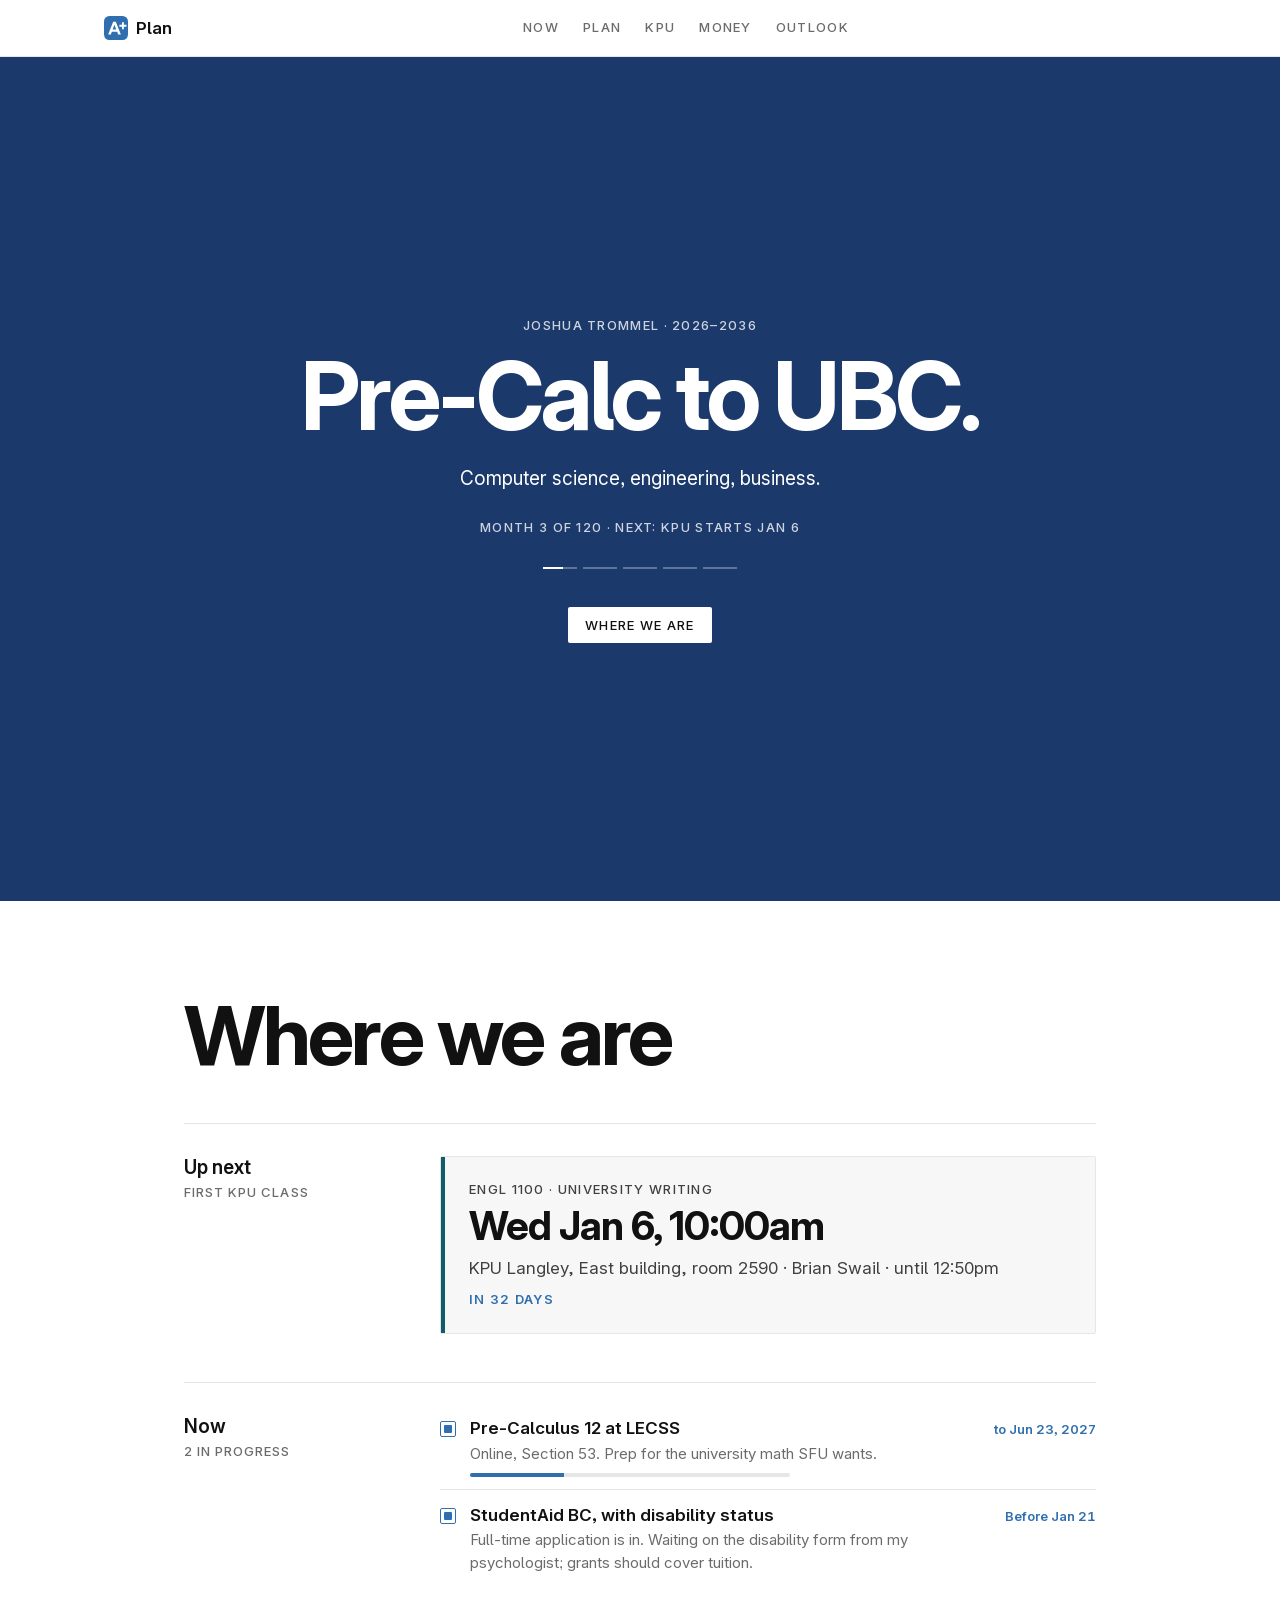
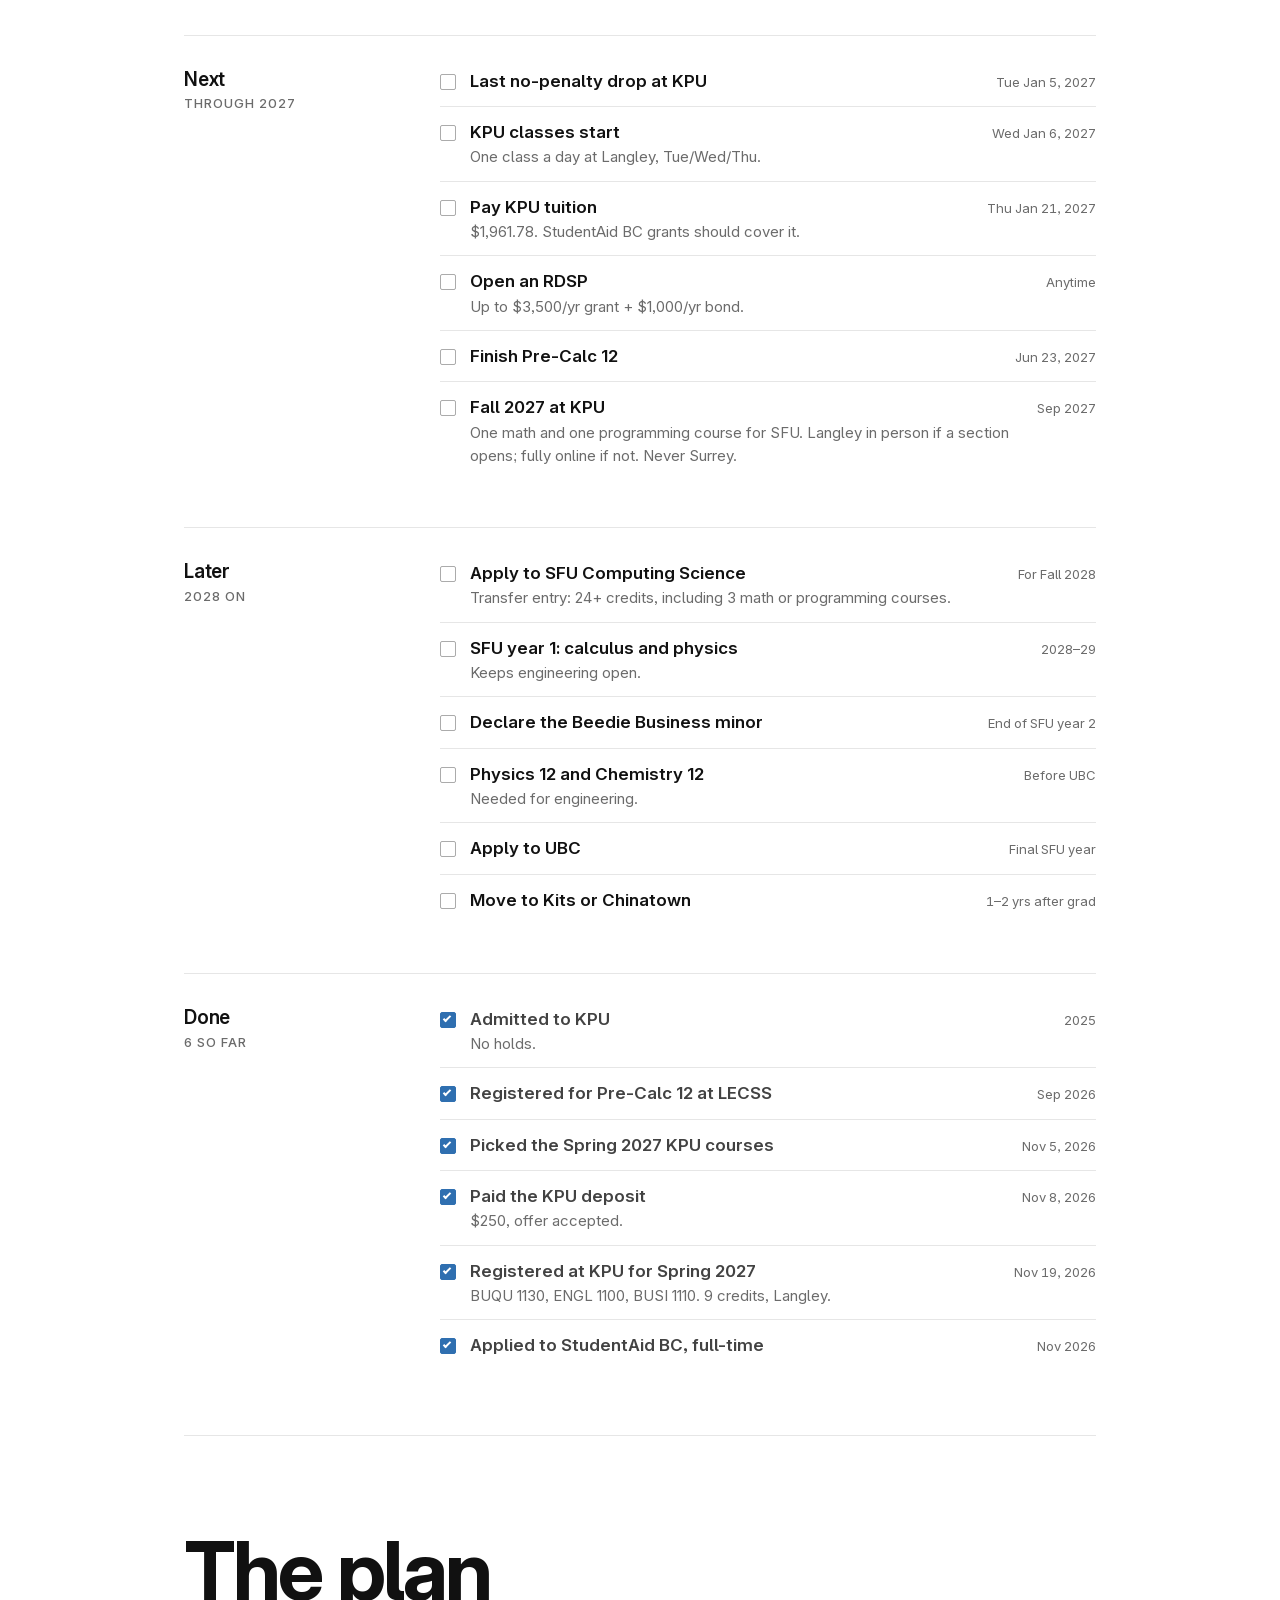
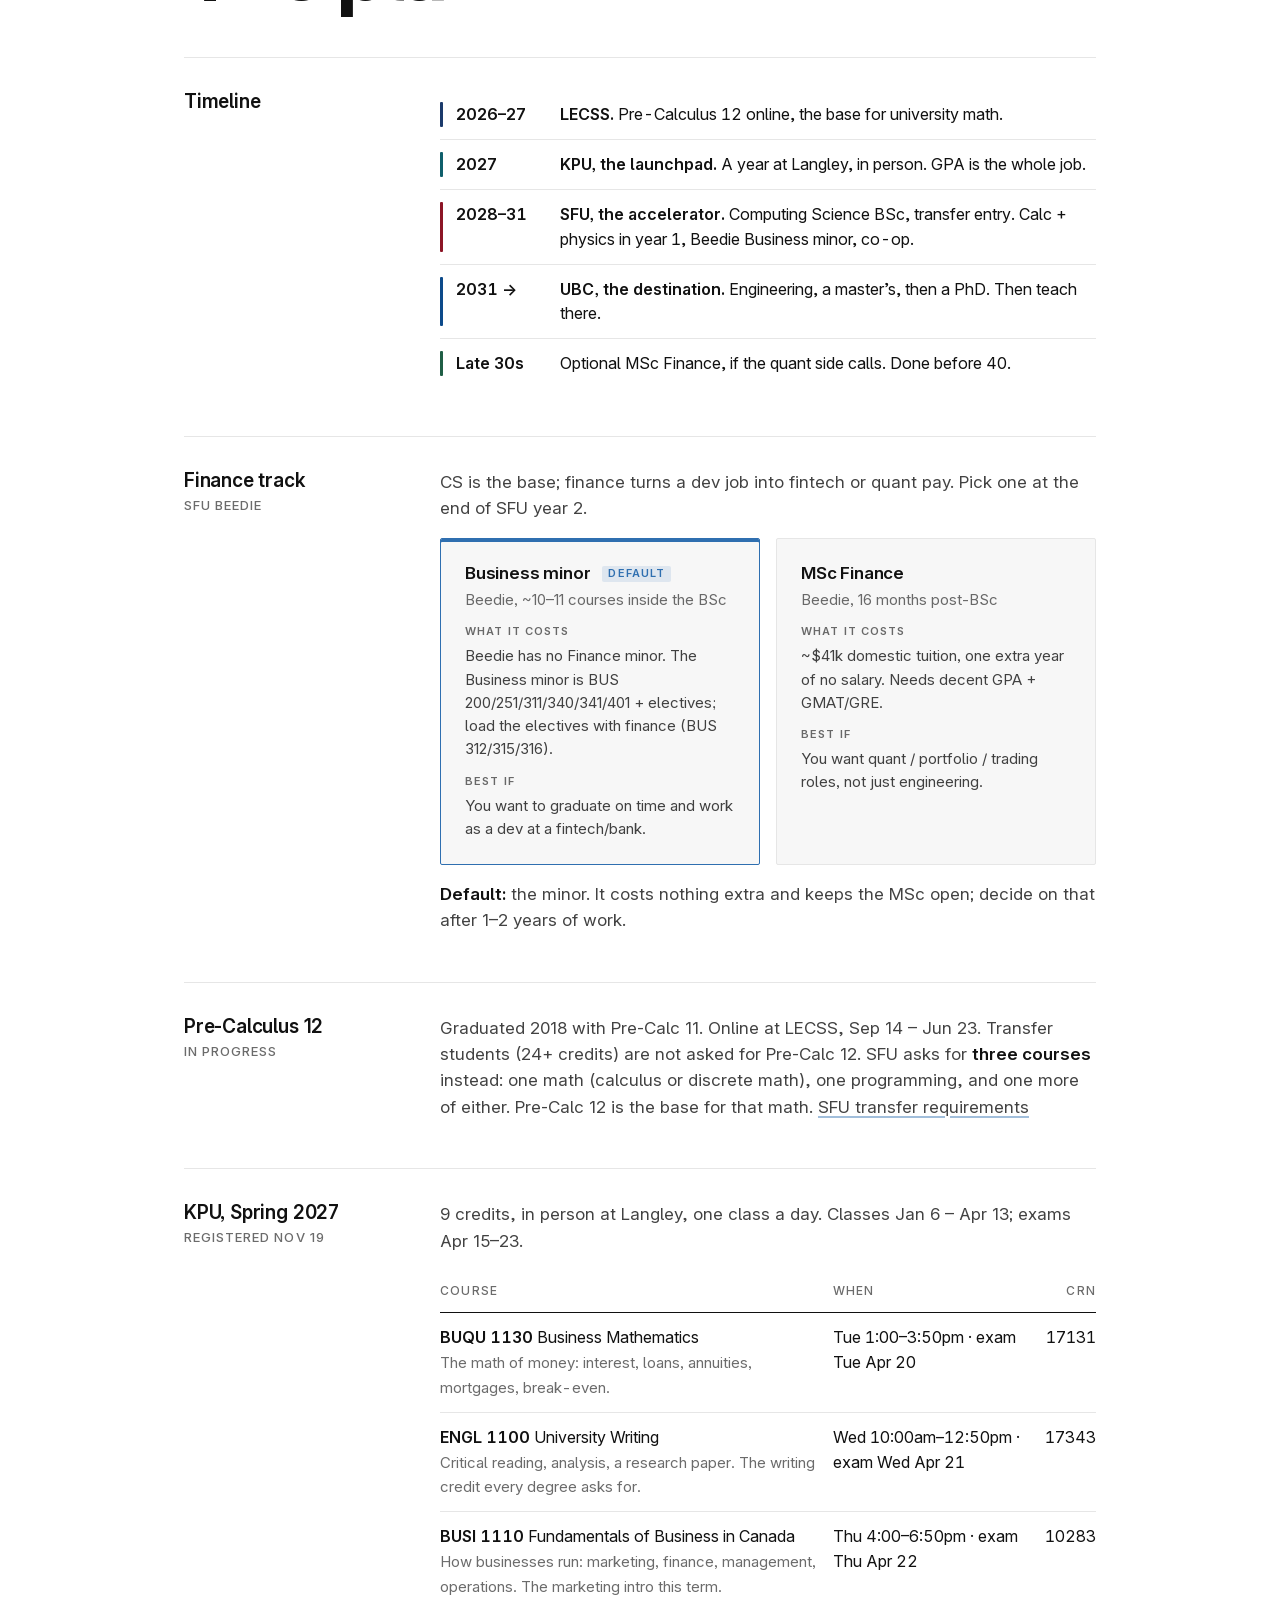
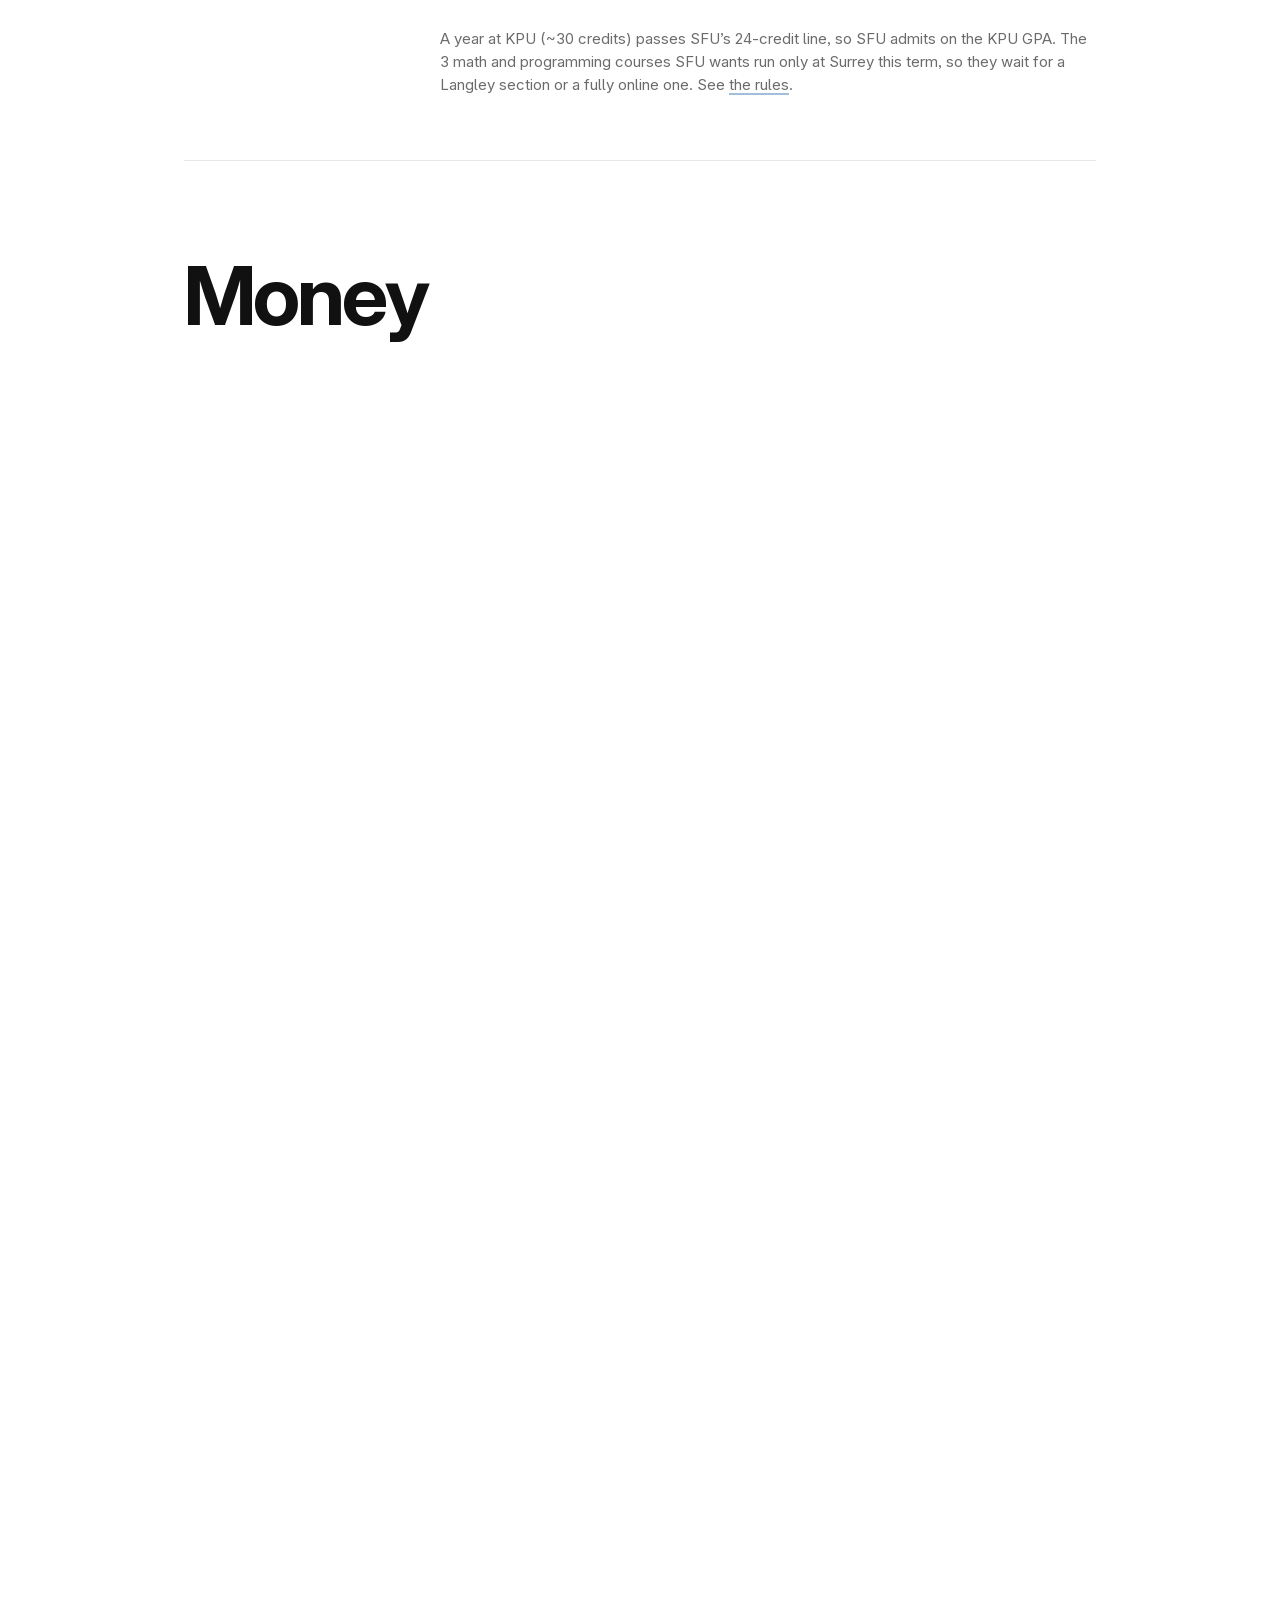
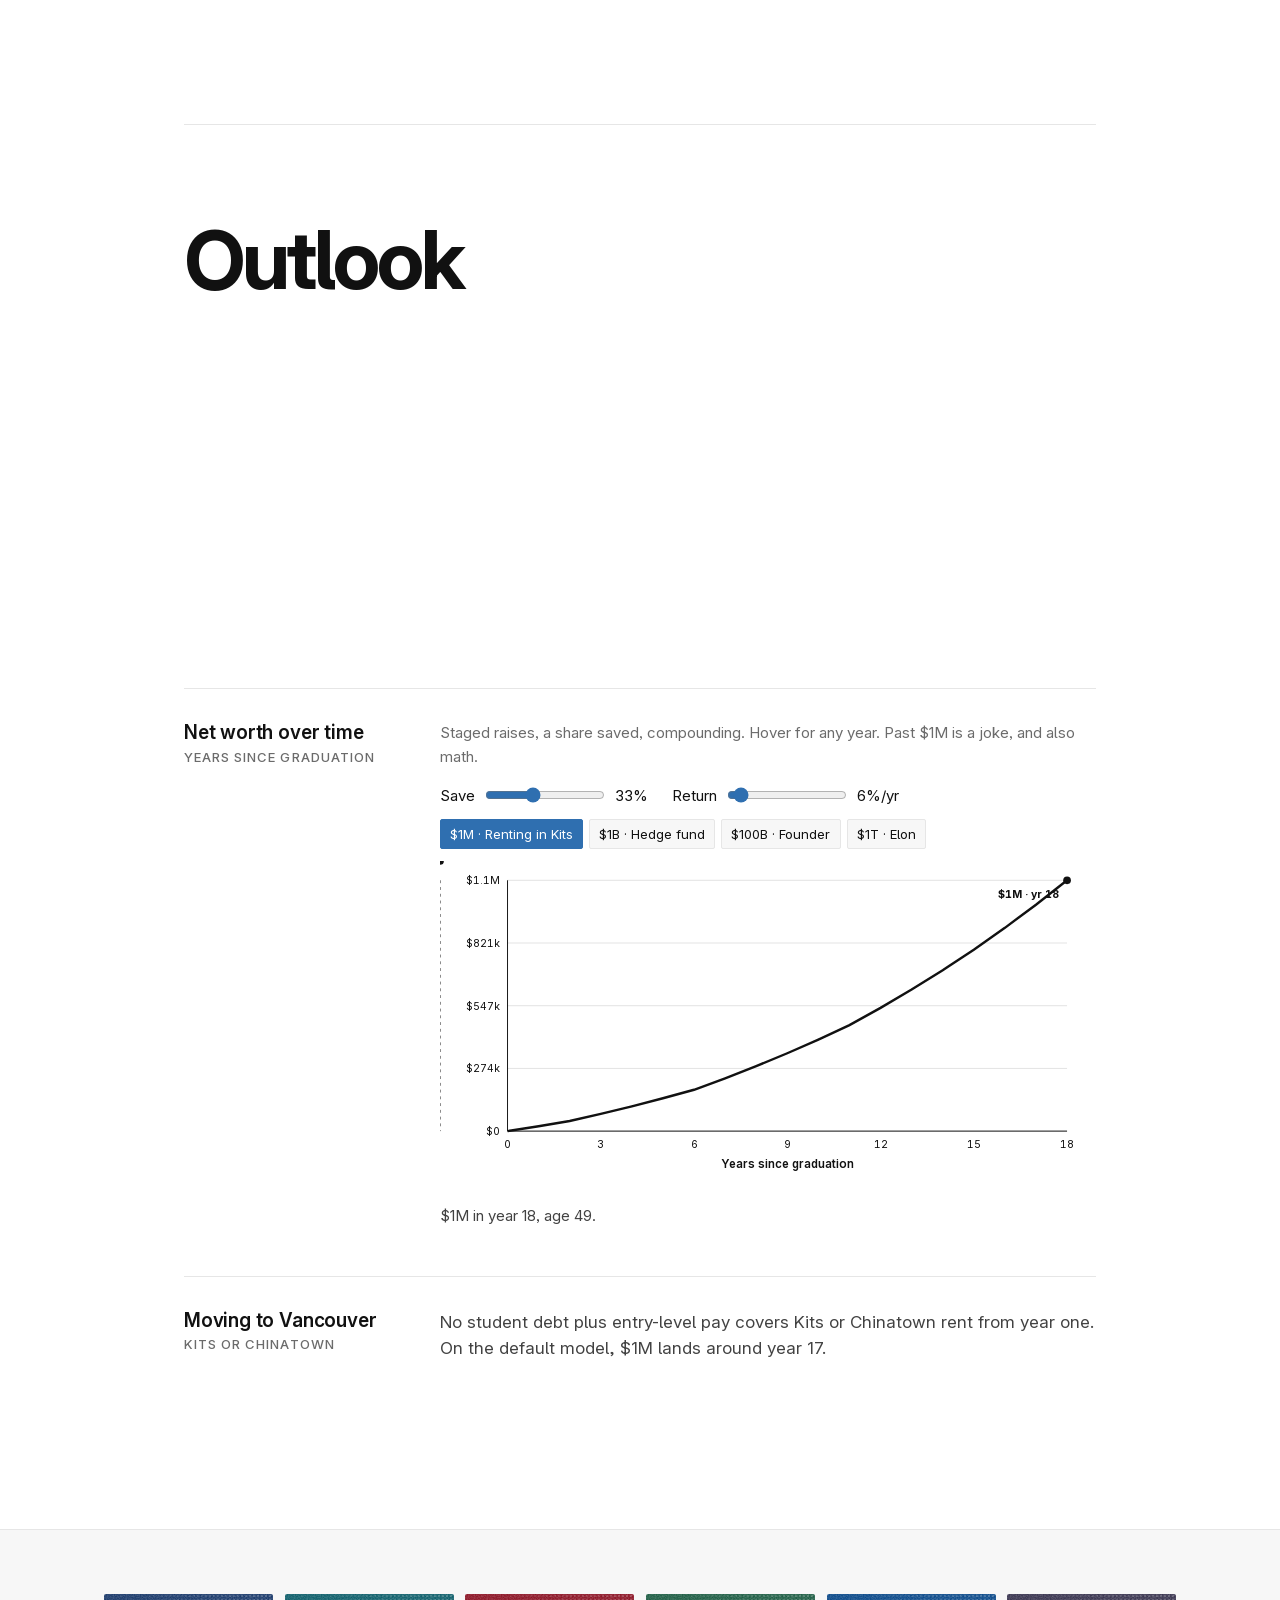
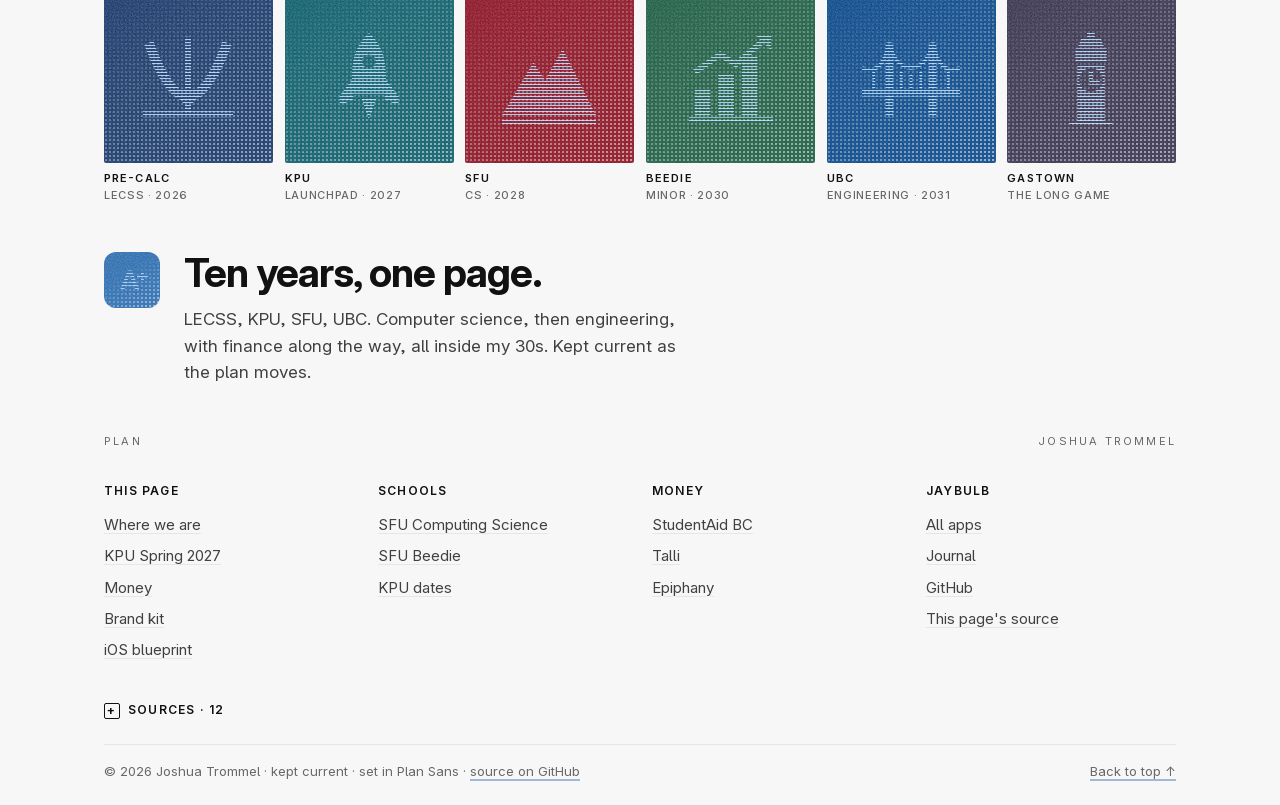
==== commit 4fe1d978: "Status: StudentAid applied, hero next is KPU start Co-Authored-By: Claude Opus 5.5 <noreply@anthropi" ====
--- a/index.html
+++ b/index.html
@@ -23,7 +23,7 @@
     <div class="kicker">Joshua Trommel &middot; 2026–2036</div>
     <h1>Pre-Calc to UBC.</h1>
     <p class="lede">Computer science, engineering, business.</p>
-    <div class="kicker" id="elapsed" data-next="Next: StudentAid BC"></div>
+    <div class="kicker" id="elapsed" data-next="Next: KPU starts Jan 6"></div>
     <div class="chapters" id="chapters" aria-label="Chapters"></div>
     <div class="cta"><a class="btn btn-solid" href="#now">Where we are</a></div>
   </section>
@@ -78,7 +78,7 @@
     <h3>Now<small><span class="count">2</span> in progress</small></h3>
     <ol class="tasks">
       <li class="now"><i class="tick"></i><div><b>Pre-Calculus 12 at LECSS</b><span class="d">Online, Section 53. Prep for the university math SFU wants.</span><span class="bar" data-from="2026-09-14" data-to="2027-06-23"><i></i></span></div><span class="due">to Jun 23, 2027</span></li>
-      <li class="now"><i class="tick"></i><div><b>StudentAid BC, with disability status</b><span class="d">Grants cover most tuition; 3 classes is full-time with disability status. Disability form is with my psychologist. Full-time application next.</span></div><span class="due">Before Jan 2027</span></li>
+      <li class="now"><i class="tick"></i><div><b>StudentAid BC, with disability status</b><span class="d">Full-time application is in. Waiting on the disability form from my psychologist; grants should cover tuition.</span></div><span class="due">Before Jan 21</span></li>
     </ol>
   </div>
 
@@ -107,13 +107,14 @@
   </div>
 
   <div class="sec">
-    <h3>Done<small><span class="count">5</span> so far</small></h3>
+    <h3>Done<small><span class="count">6</span> so far</small></h3>
     <ol class="tasks">
       <li class="done"><i class="tick"></i><div><b>Admitted to KPU</b><span class="d">No holds.</span></div><span class="due">2025</span></li>
       <li class="done"><i class="tick"></i><div><b>Registered for Pre-Calc 12 at LECSS</b></div><span class="due">Sep 2026</span></li>
       <li class="done"><i class="tick"></i><div><b>Picked the Spring 2027 KPU courses</b></div><span class="due">Nov 5, 2026</span></li>
       <li class="done"><i class="tick"></i><div><b>Paid the KPU deposit</b><span class="d">$250, offer accepted.</span></div><span class="due">Nov 8, 2026</span></li>
       <li class="done"><i class="tick"></i><div><b>Registered at KPU for Spring 2027</b><span class="d">BUQU 1130, ENGL 1100, BUSI 1110. 9 credits, Langley.</span></div><span class="due">Nov 19, 2026</span></li>
+      <li class="done"><i class="tick"></i><div><b>Applied to StudentAid BC, full-time</b></div><span class="due">Nov 2026</span></li>
     </ol>
   </div>
 </section>
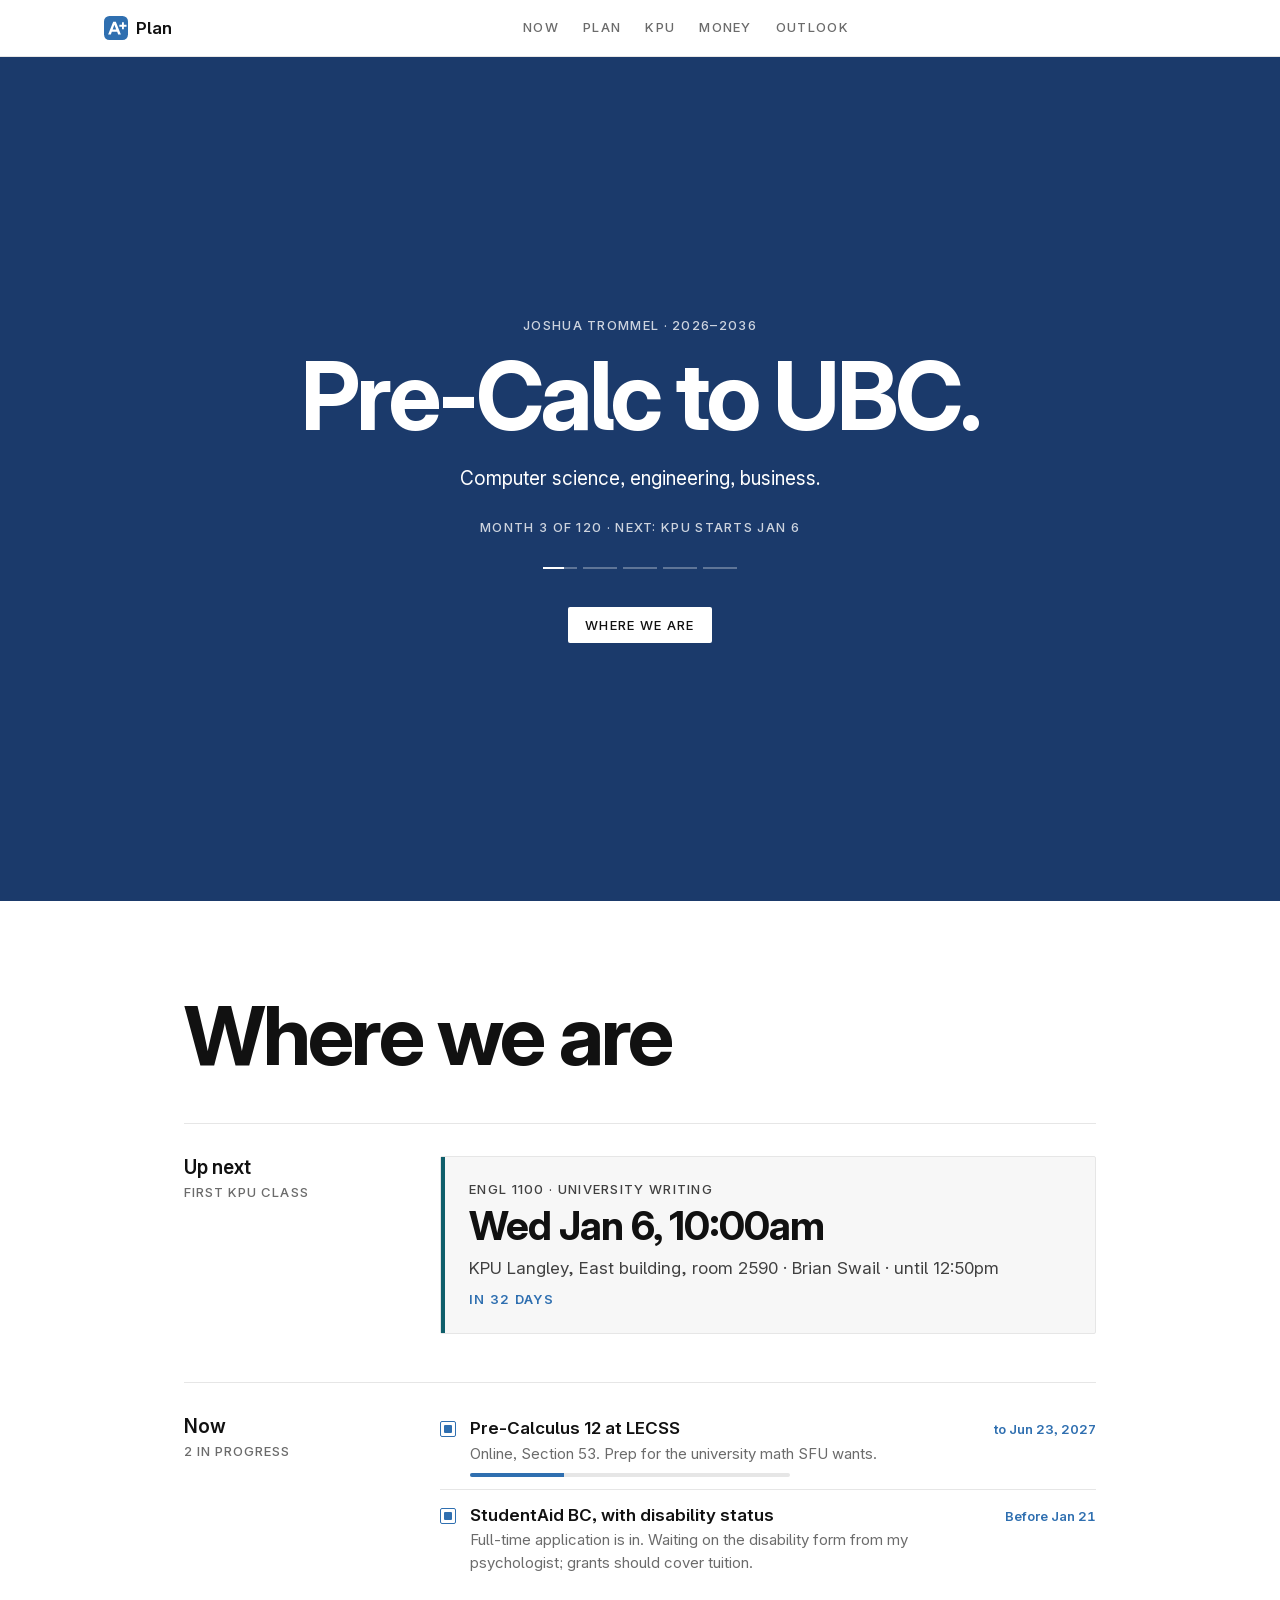
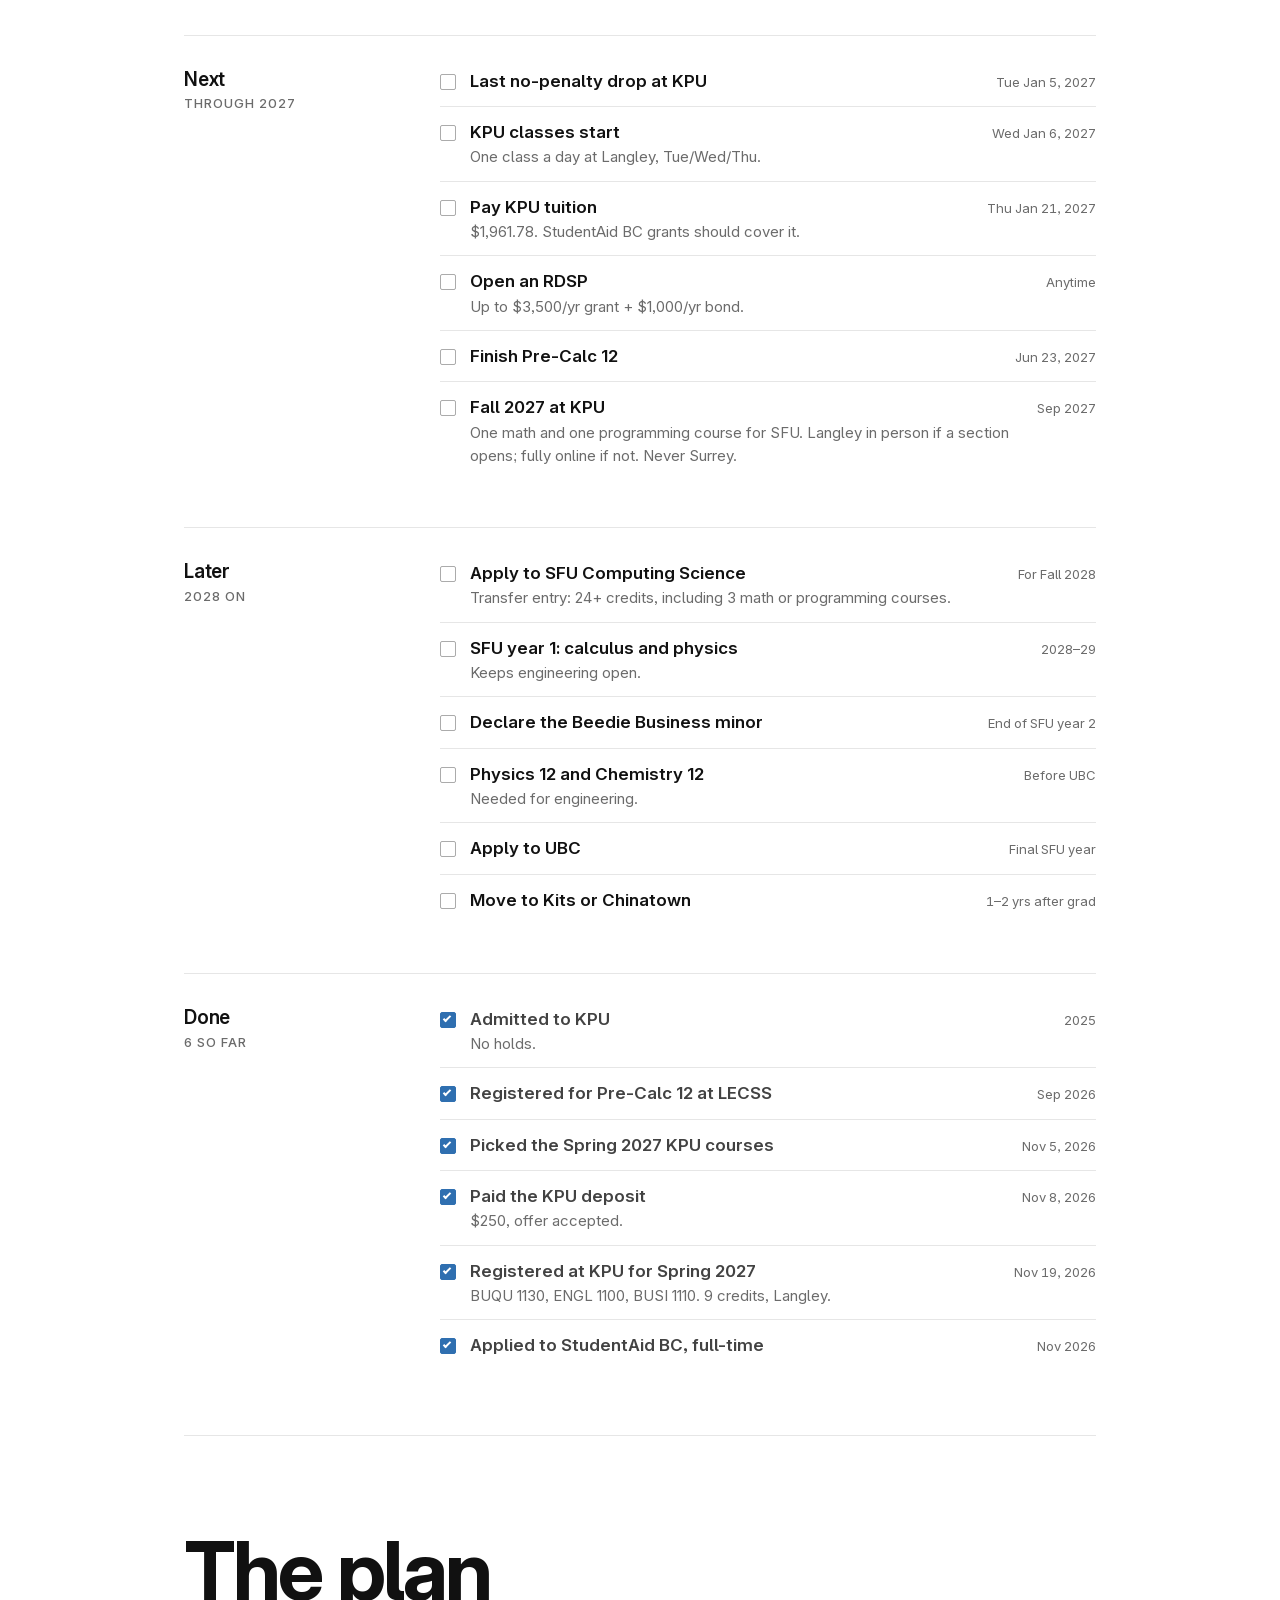
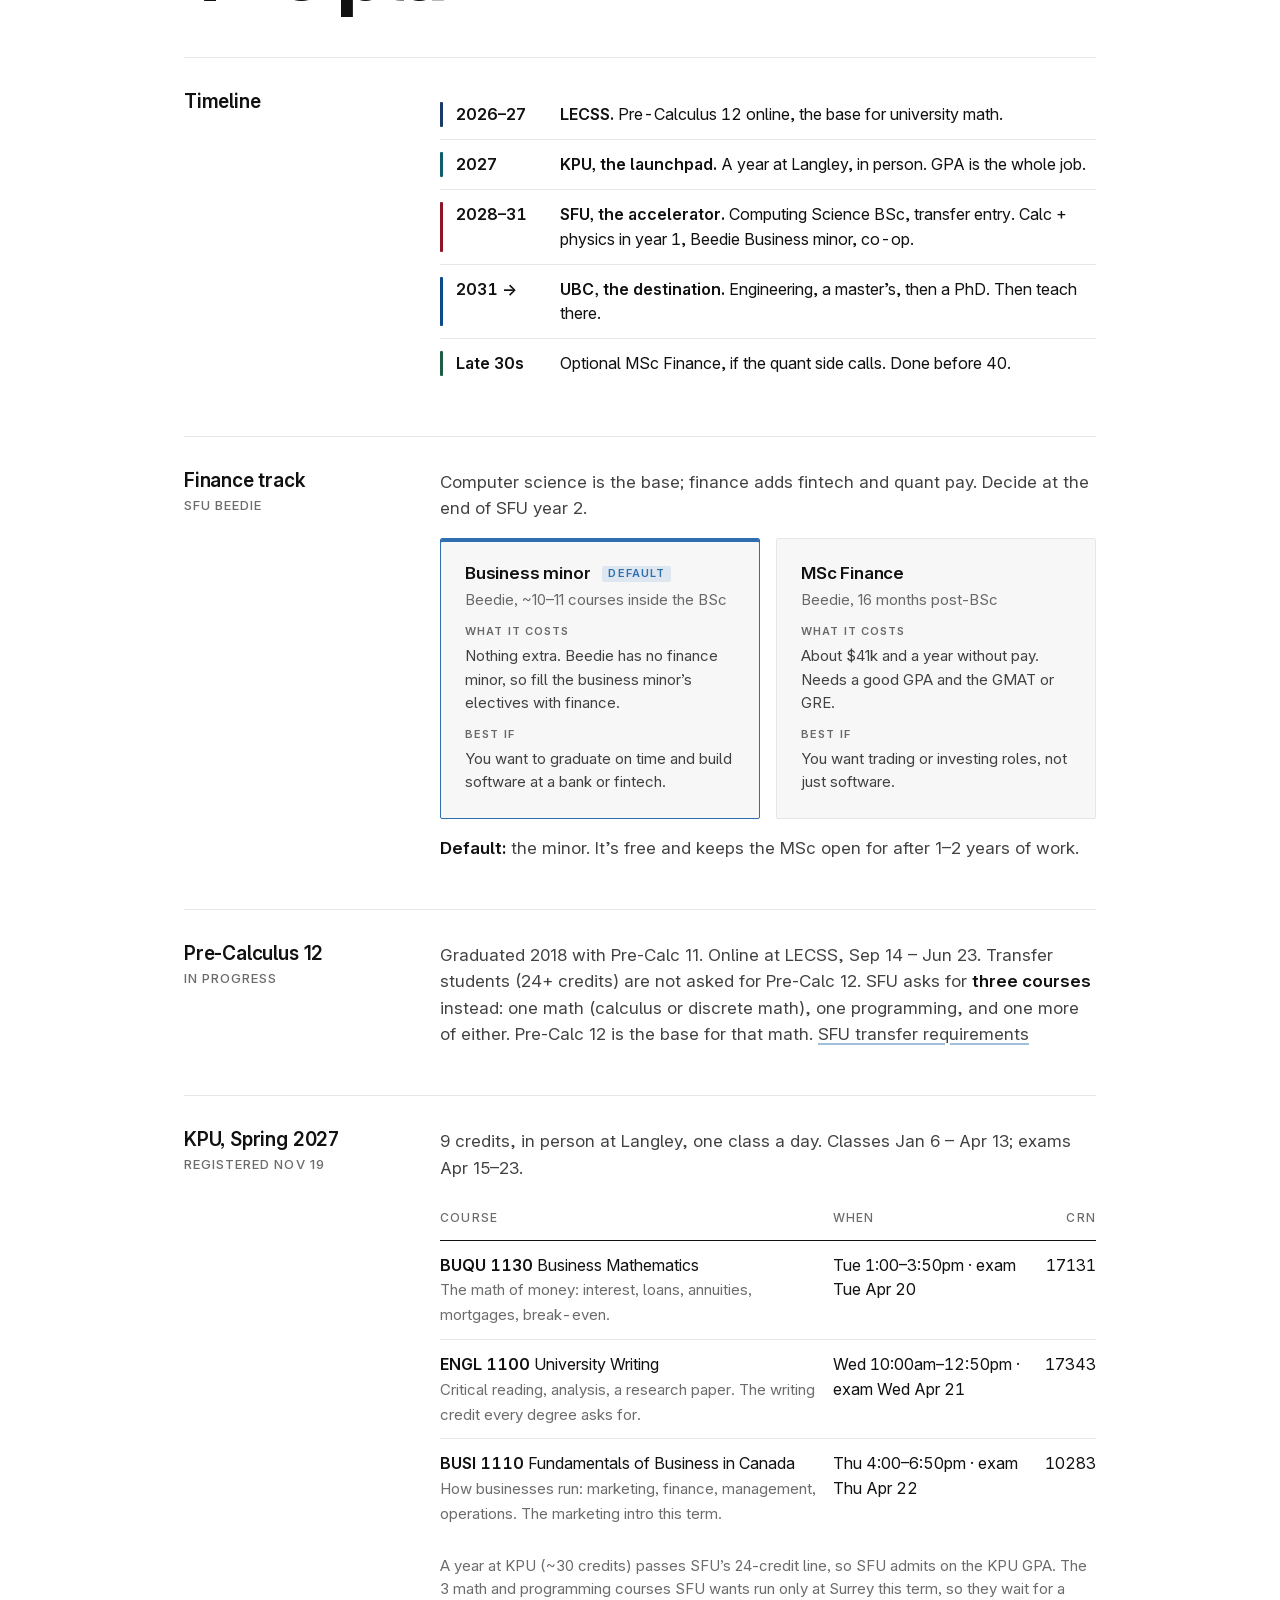
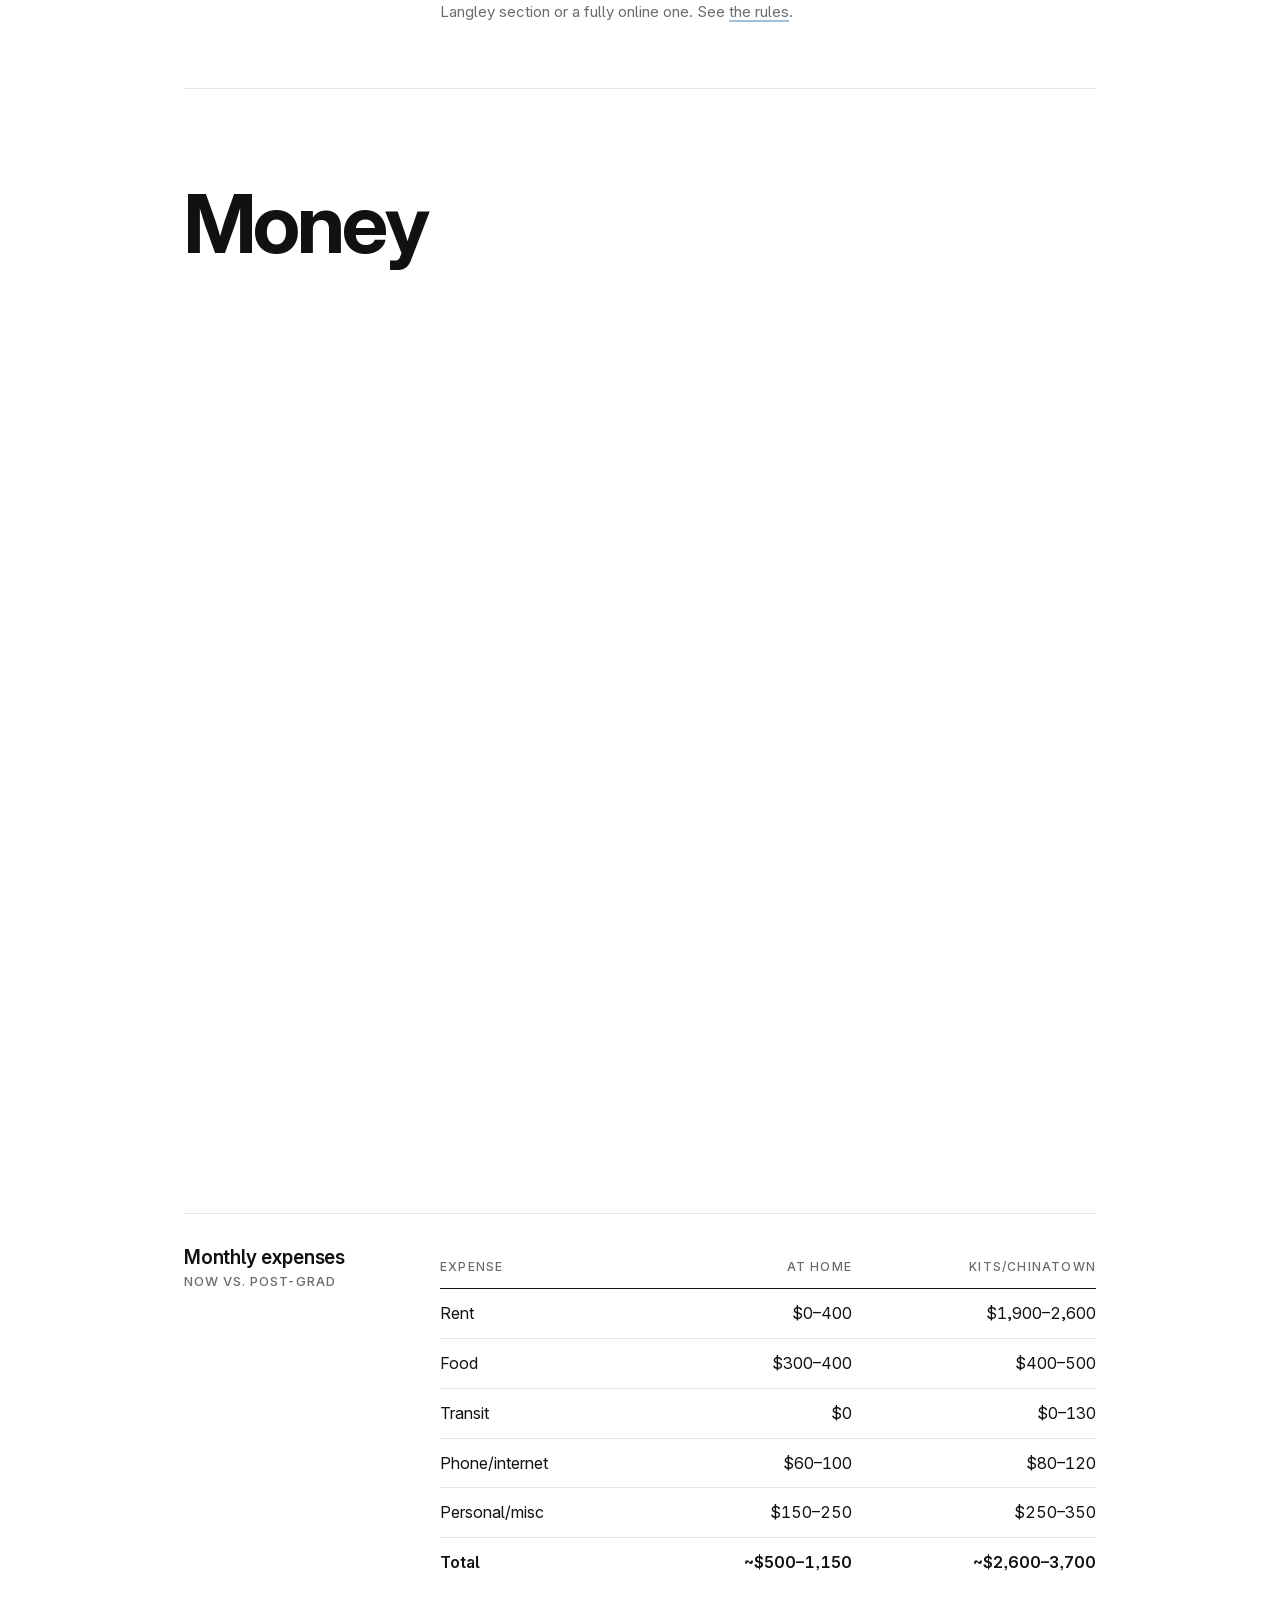
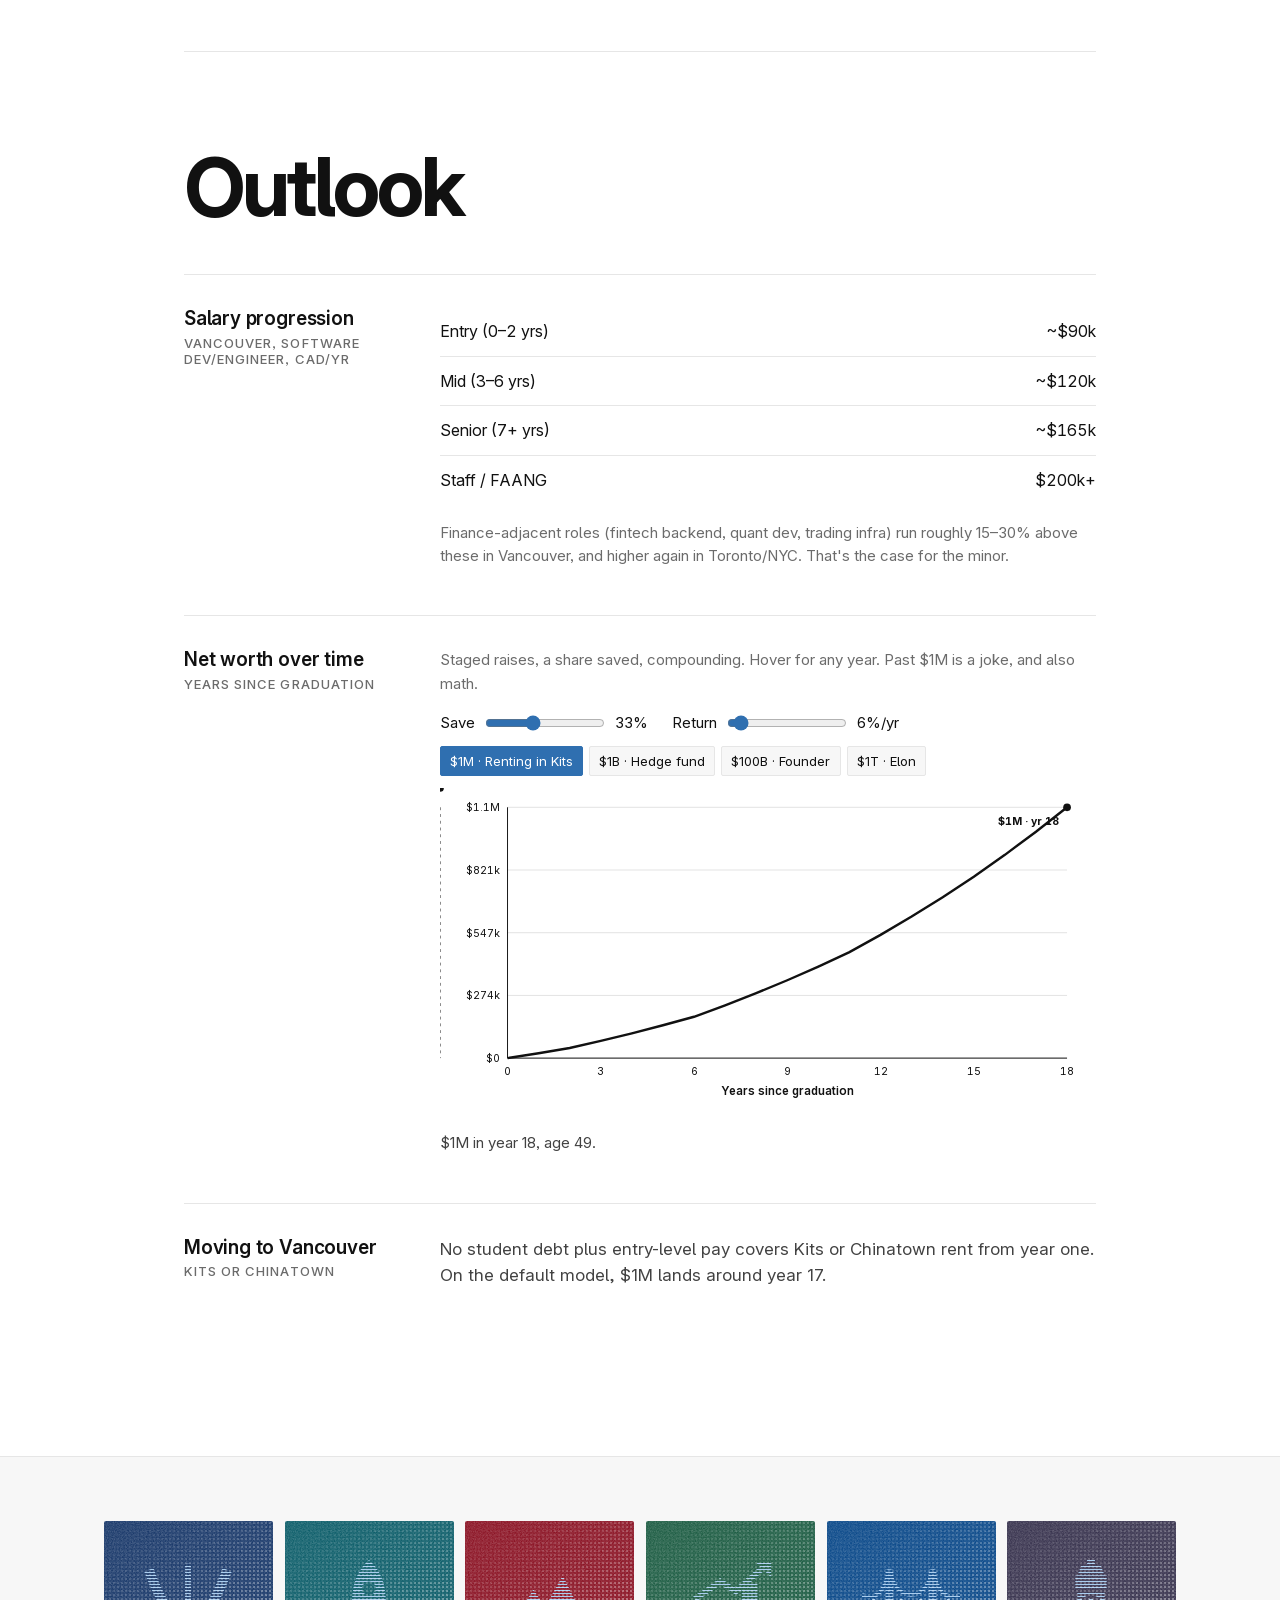
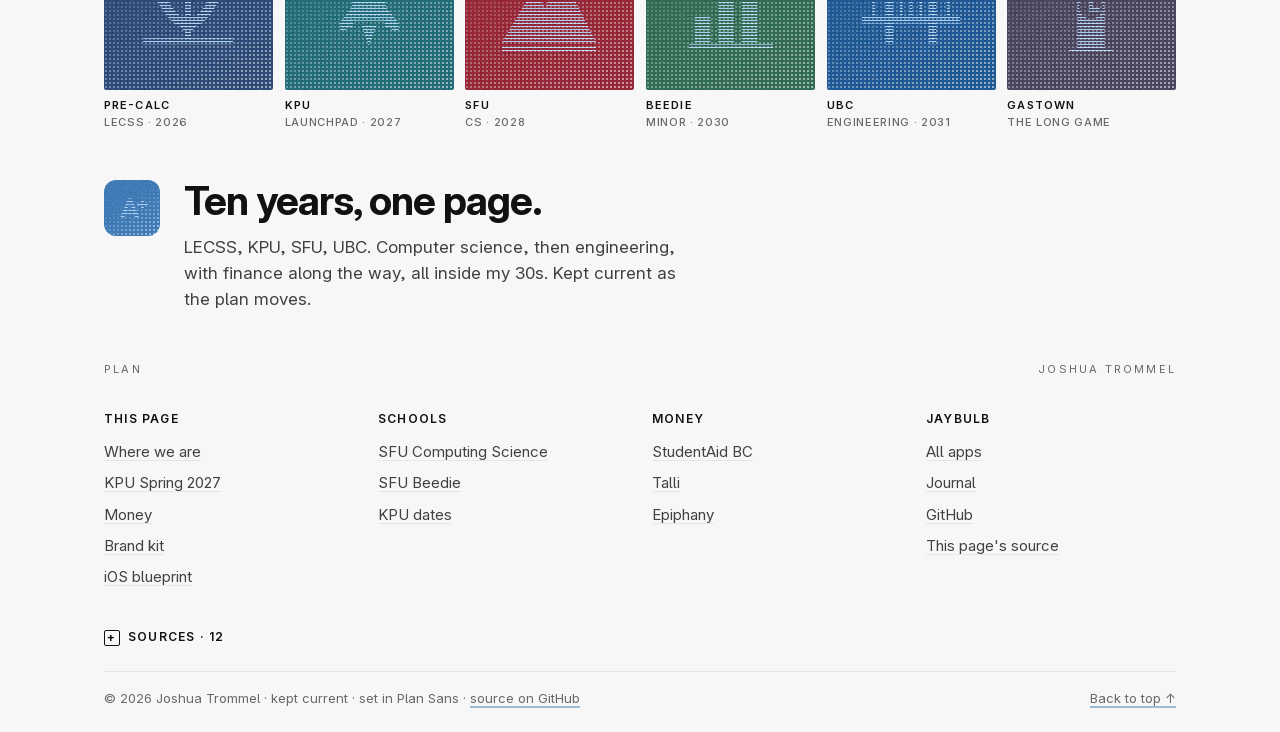
==== commit 200e3184: "Finance track: plain words instead of course codes Co-Authored-By: Claude Opus 5.5 <noreply@anthropi" ====
--- a/index.html
+++ b/index.html
@@ -136,22 +136,22 @@
 
   <div class="sec">
     <h3>Finance track<small>SFU Beedie</small></h3>
-    <p>CS is the base; finance turns a dev job into fintech or quant pay. Pick one at the end of SFU year 2.</p>
+    <p>Computer science is the base; finance adds fintech and quant pay. Decide at the end of SFU year 2.</p>
     <div class="cards">
       <div class="card pick">
         <h3>Business minor <span class="status">Default</span></h3>
         <p class="note">Beedie, ~10–11 courses inside the BSc</p>
-        <dl><dt>What it costs</dt><dd>Beedie has no Finance minor. The Business minor is BUS 200/251/311/340/341/401 + electives; load the electives with finance (BUS 312/315/316).</dd>
-        <dt>Best if</dt><dd>You want to graduate on time and work as a dev at a fintech/bank.</dd></dl>
+        <dl><dt>What it costs</dt><dd>Nothing extra. Beedie has no finance minor, so fill the business minor&rsquo;s electives with finance.</dd>
+        <dt>Best if</dt><dd>You want to graduate on time and build software at a bank or fintech.</dd></dl>
       </div>
       <div class="card">
         <h3>MSc Finance</h3>
         <p class="note">Beedie, 16 months post-BSc</p>
-        <dl><dt>What it costs</dt><dd>~$41k domestic tuition, one extra year of no salary. Needs decent GPA + GMAT/GRE.</dd>
-        <dt>Best if</dt><dd>You want quant / portfolio / trading roles, not just engineering.</dd></dl>
+        <dl><dt>What it costs</dt><dd>About $41k and a year without pay. Needs a good GPA and the GMAT or GRE.</dd>
+        <dt>Best if</dt><dd>You want trading or investing roles, not just software.</dd></dl>
       </div>
     </div>
-    <p><strong>Default:</strong> the minor. It costs nothing extra and keeps the MSc open; decide on that after 1–2 years of work.</p>
+    <p><strong>Default:</strong> the minor. It&rsquo;s free and keeps the MSc open for after 1–2 years of work.</p>
   </div>
 
   <div class="sec">
--- a/plan.css
+++ b/plan.css
@@ -46,7 +46,8 @@
 .nav-links a{font-family:var(--display);font-size:13px;font-weight:500;letter-spacing:.1em;text-transform:uppercase;color:var(--muted);text-decoration:none;white-space:nowrap;padding:var(--sp-2) 0;border-bottom:2px solid transparent;transition:color var(--motion),border-color var(--motion)}
 .nav-links a:hover{color:var(--color-text)}
 .nav-links a.on{color:var(--color-text);border-bottom-color:var(--plan)}
-@media(max-width:640px){.nav .btn{display:none}.nav-links{justify-content:flex-start}}
+@media(max-width:640px){.nav .btn{display:none}.nav .wrap{gap:var(--sp-4)}.nav-brand{font-size:0;gap:0}.nav-links{justify-content:space-between;gap:var(--sp-3);mask:none}.nav-links a{font-size:12px;letter-spacing:.06em}}
+@media(max-width:360px){.nav .wrap{gap:var(--sp-3)}.nav-links{gap:var(--sp-2)}.nav-links a{font-size:11px;letter-spacing:.03em}}
 
 /* Hero: the ten-year time-lapse */
 .hero{position:relative;min-height:calc(100dvh - 56px);display:flex;flex-direction:column;justify-content:center;align-items:center;text-align:center;padding:var(--sp-8) var(--sp-5);overflow:hidden;--ink:var(--color-text);--paper:var(--color-bg);color:var(--ink);transition:color .6s}
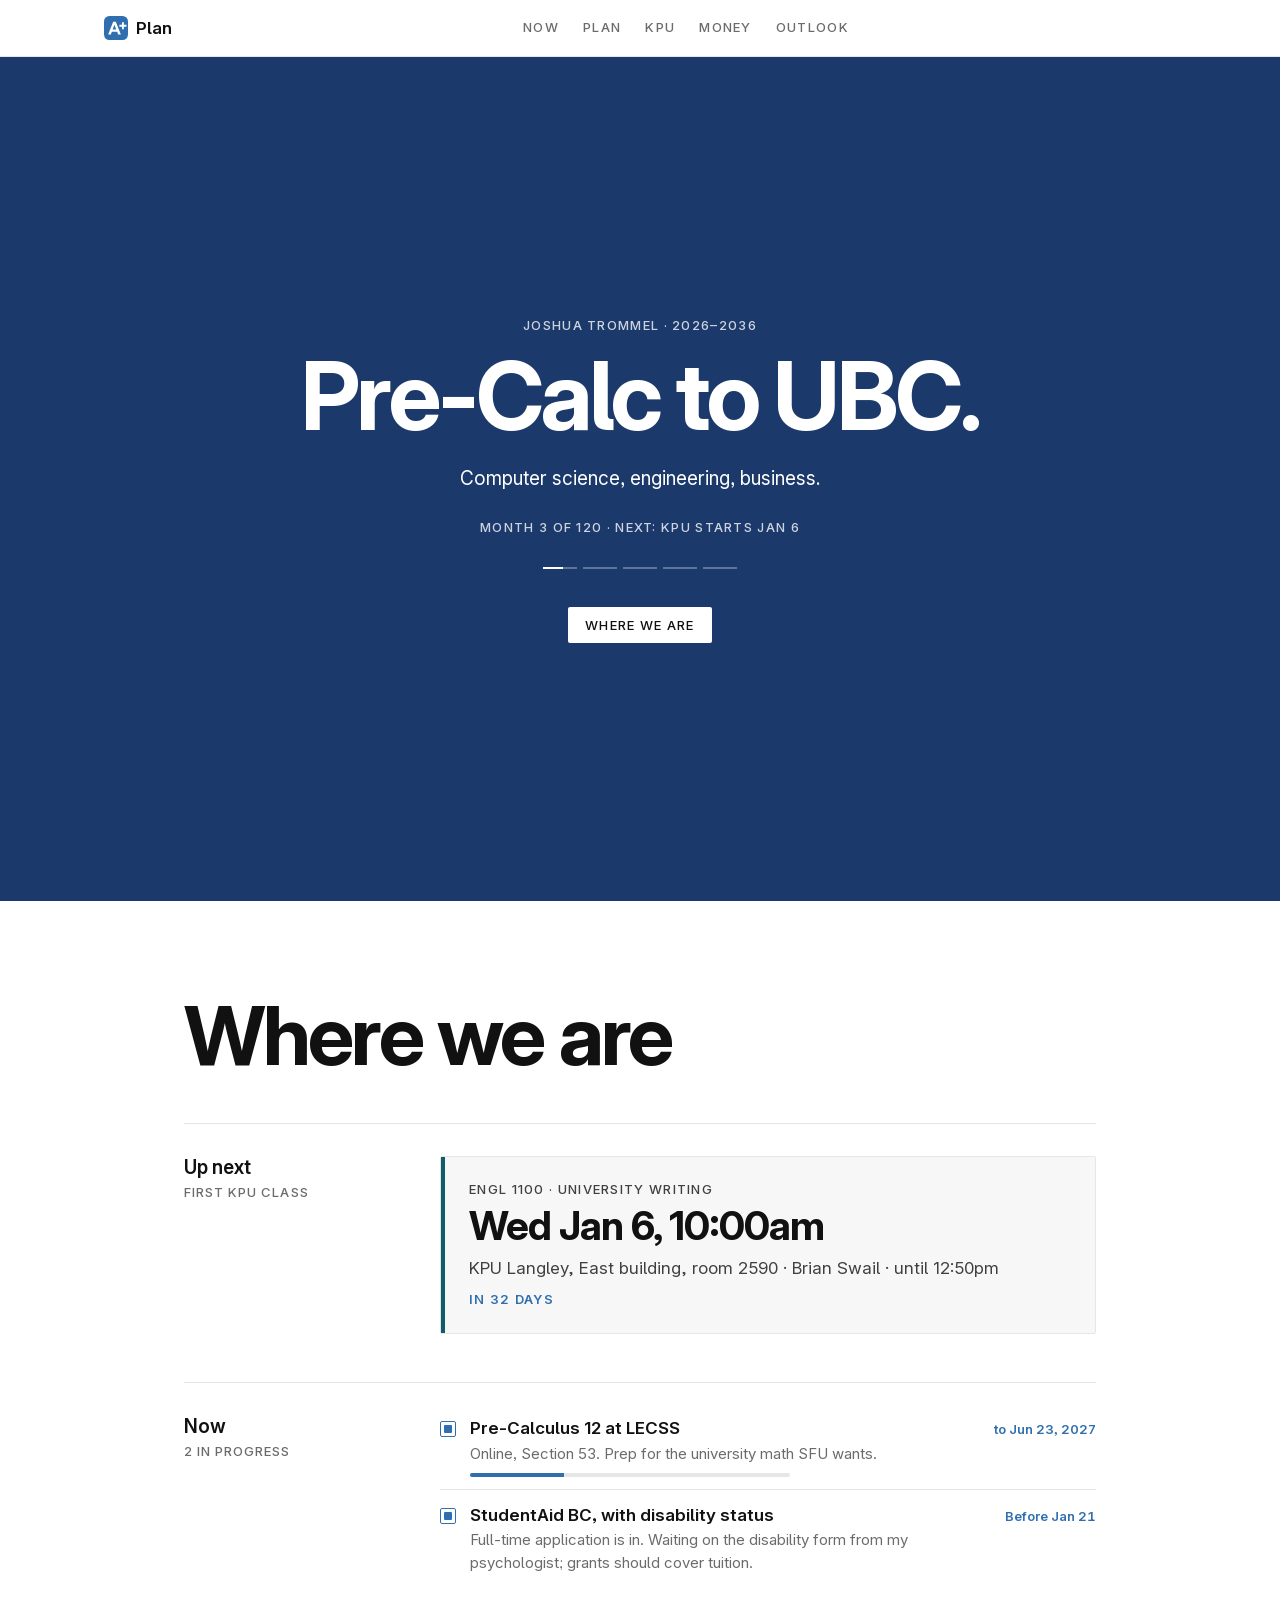
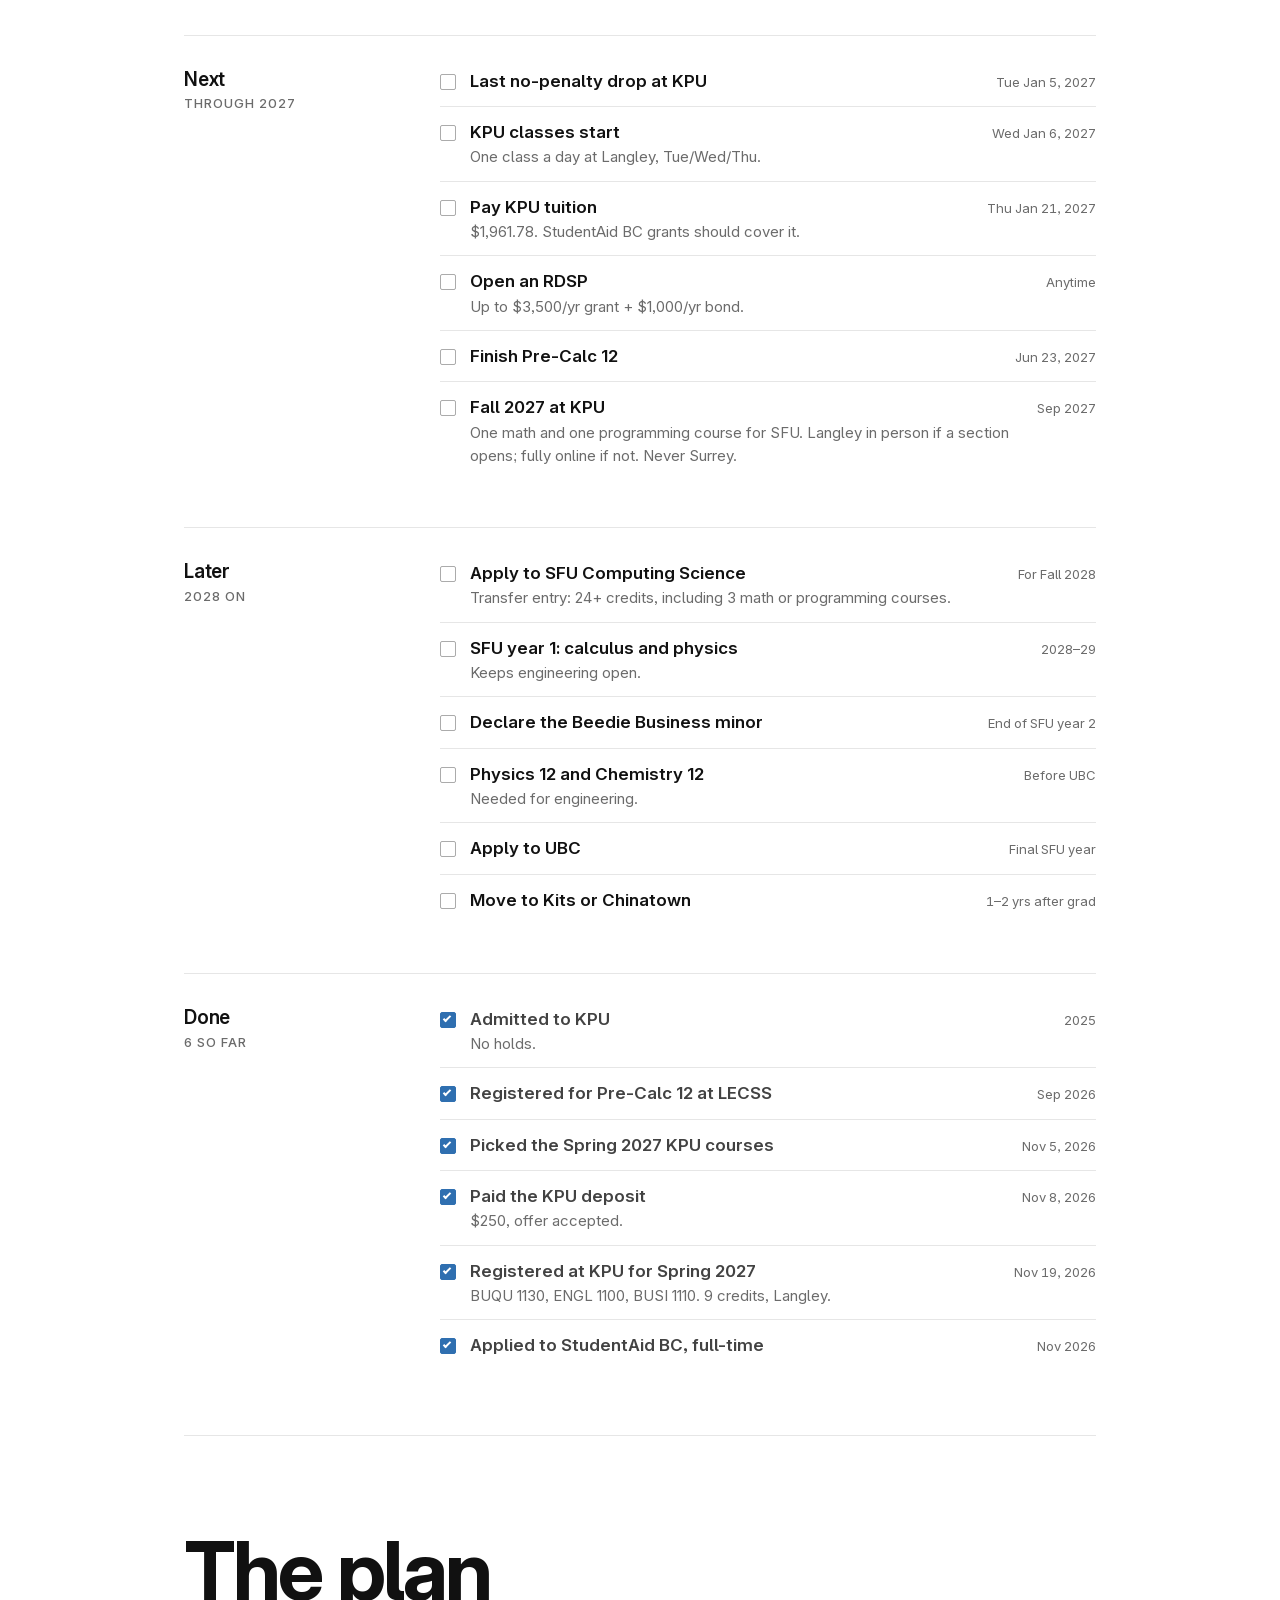
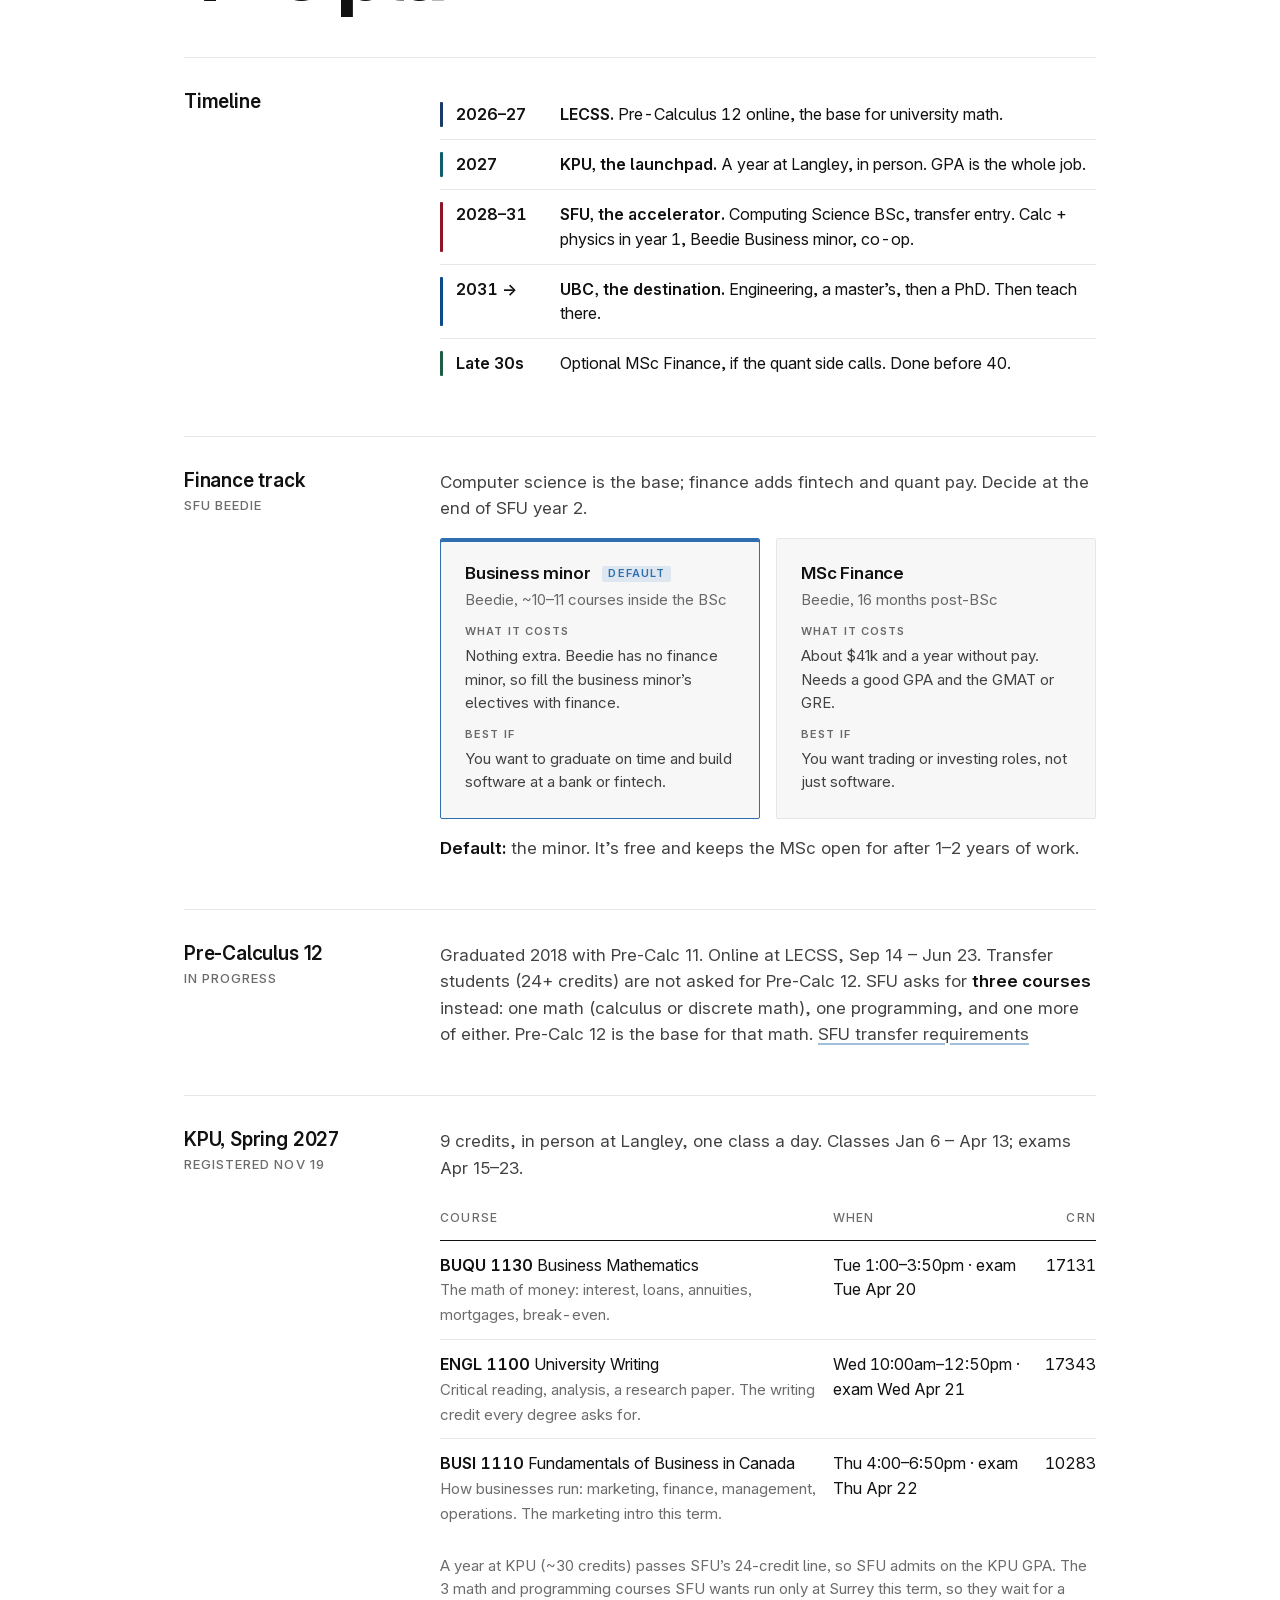
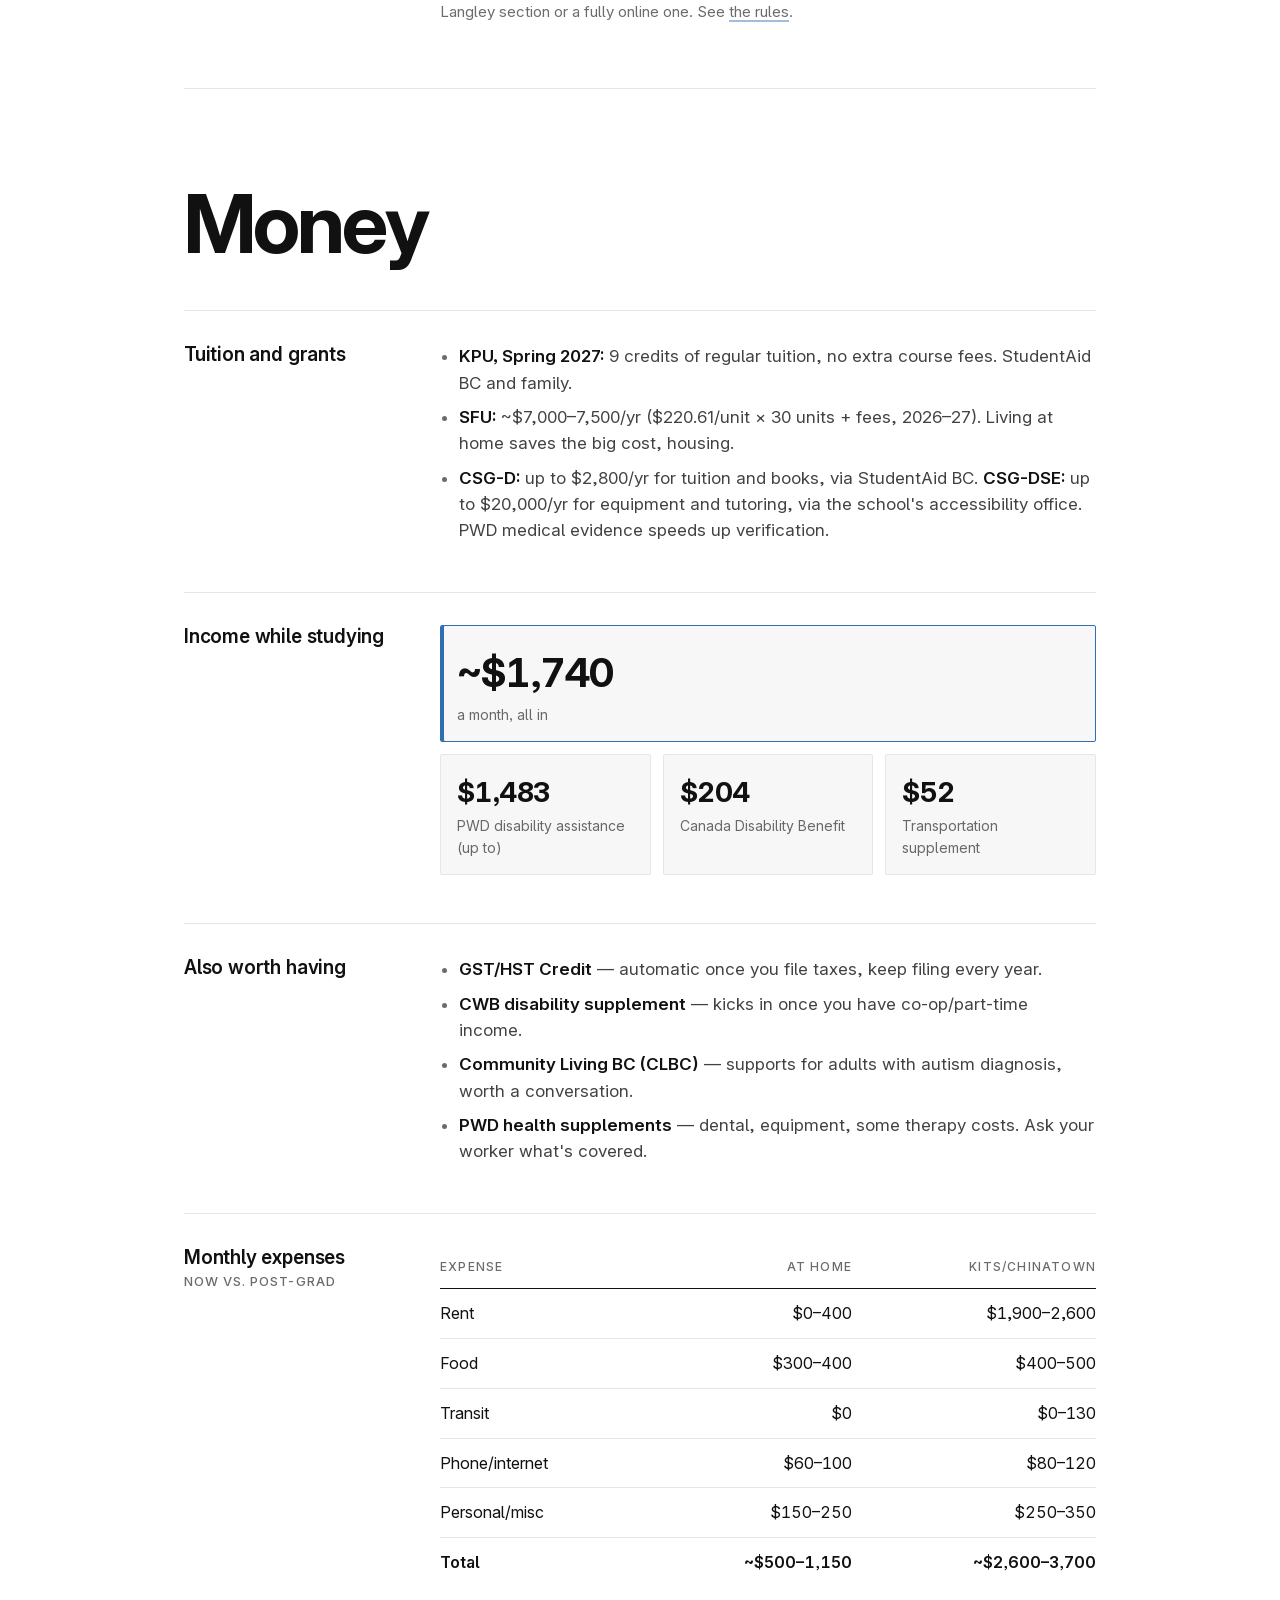
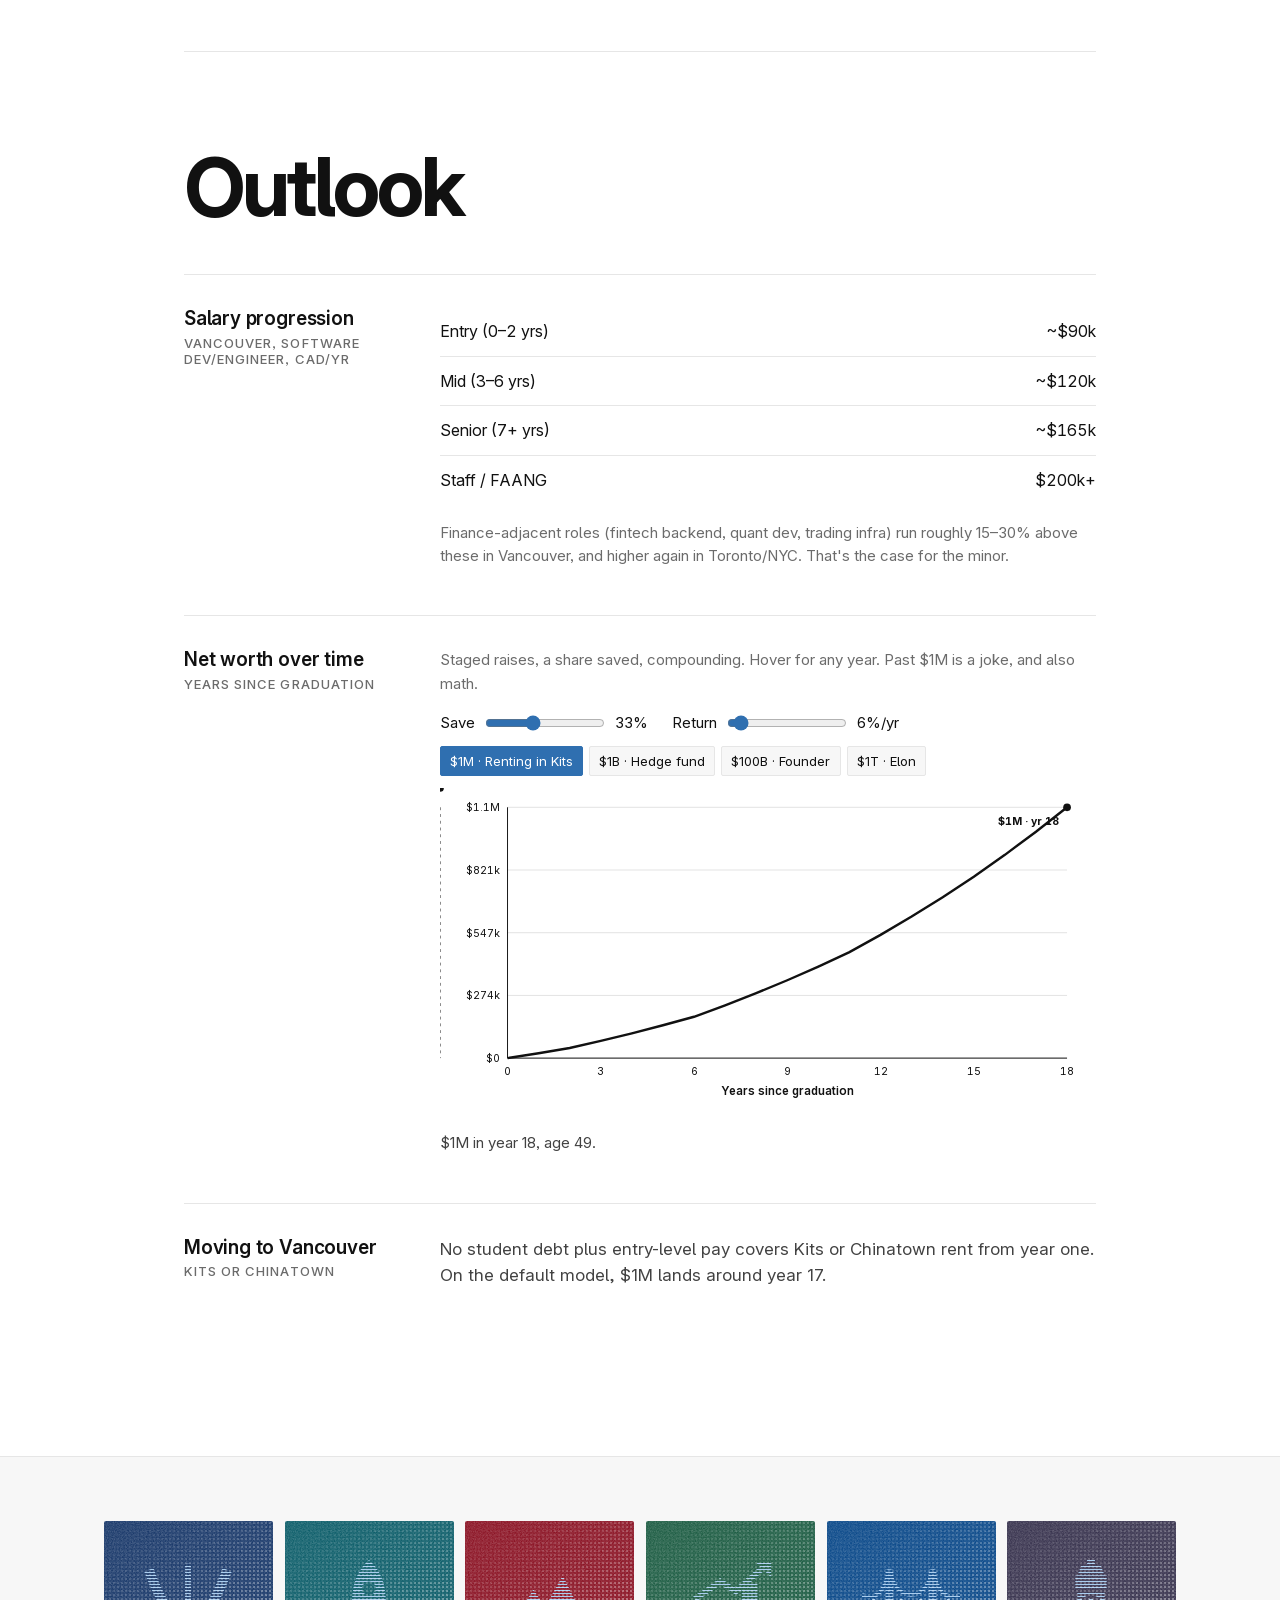
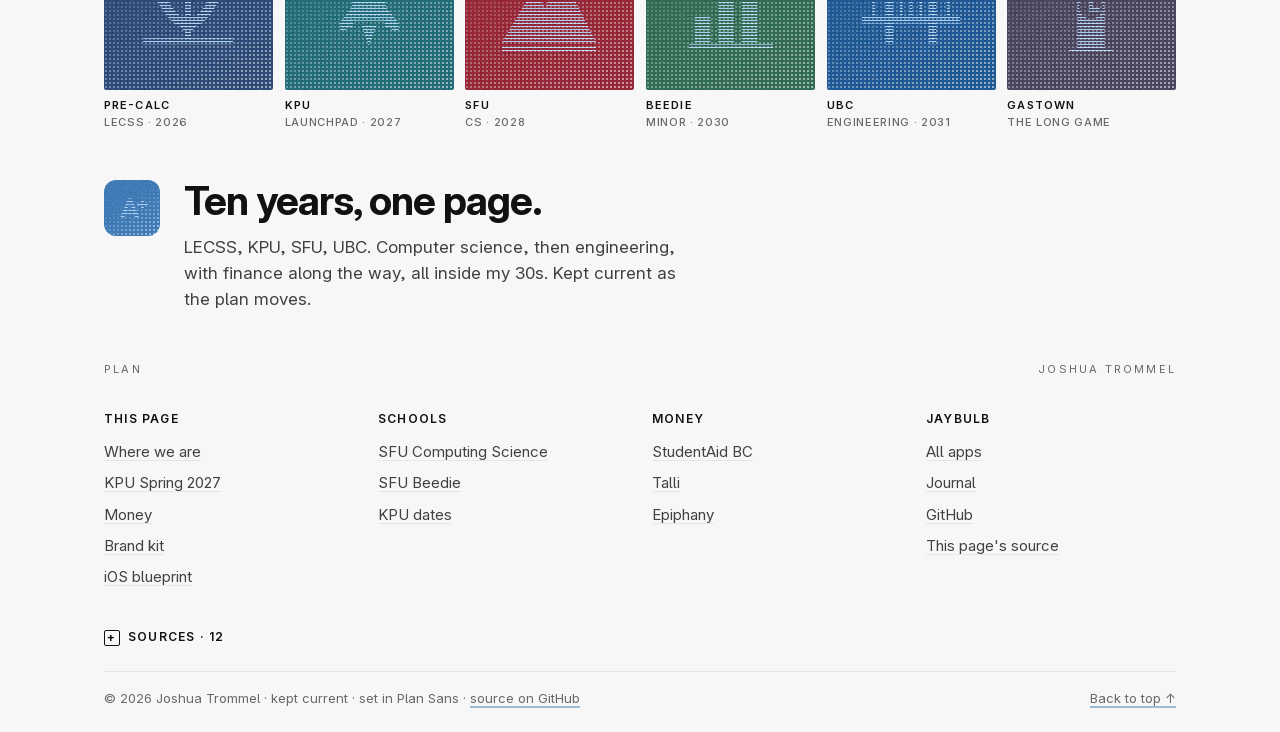
==== commit c325608e: "KPU table stacks on phones; nav underlines KPU in its section Co-Authored-By: Claude Opus 5.5 <norep" ====
--- a/index.html
+++ b/index.html
@@ -346,10 +346,16 @@
 
   // Sticky nav: underline the part you're reading.
   var links = {}; document.querySelectorAll('.nav-links a').forEach(function(a){ links[a.hash.slice(1)] = a; });
+  // #kpu sits inside the Plan part; when both are in view, the inner one wins.
+  var seen = {};
   var spy = new IntersectionObserver(function(entries){
-    entries.forEach(function(e){ if (e.isIntersecting) { for (var k in links) links[k].classList.toggle('on', k === e.target.id); } });
+    entries.forEach(function(e){ seen[e.target.id] = e.isIntersecting; });
+    var on = Object.keys(seen).filter(function(k){ return seen[k]; });
+    if (!on.length) return;
+    var cur = seen.kpu ? 'kpu' : on[0];  // the footer has no id, so it clears every link
+    for (var k in links) links[k].classList.toggle('on', k === cur);
   }, { rootMargin: '-40% 0px -55% 0px' });
-  document.querySelectorAll('.part,.foot-band').forEach(function(el){ spy.observe(el); });
+  document.querySelectorAll('.part,.foot-band,#kpu').forEach(function(el){ spy.observe(el); });
 
 })();
 </script>
--- a/plan.css
+++ b/plan.css
@@ -106,6 +106,8 @@
 .when{white-space:nowrap;width:7rem;color:var(--color-text);font-weight:600}
 .scroll{overflow-x:auto}
 @media(max-width:640px){table{font-size:15px}td,th{padding:var(--sp-2) 6px}.n{white-space:normal}.when{width:auto}}
+/* KPU courses on a phone: course on top, time and CRN on one line under it */
+@media(max-width:640px){#kpu thead{display:none}#kpu tr{display:grid;grid-template-columns:minmax(0,1fr) auto;column-gap:var(--sp-3);row-gap:var(--sp-1);padding:var(--sp-3) 0}#kpu td{padding:0}#kpu td:first-child{grid-column:1/-1}#kpu td:nth-child(2){font-size:14px}#kpu td.n{font-size:14px;color:var(--muted);text-align:right}}
 
 .cards{display:grid;grid-template-columns:repeat(auto-fit,minmax(15rem,1fr));gap:var(--sp-4)}
 .card{background:var(--color-bg2);border:1px solid var(--line);border-radius:var(--r-sq);padding:var(--sp-5)}
